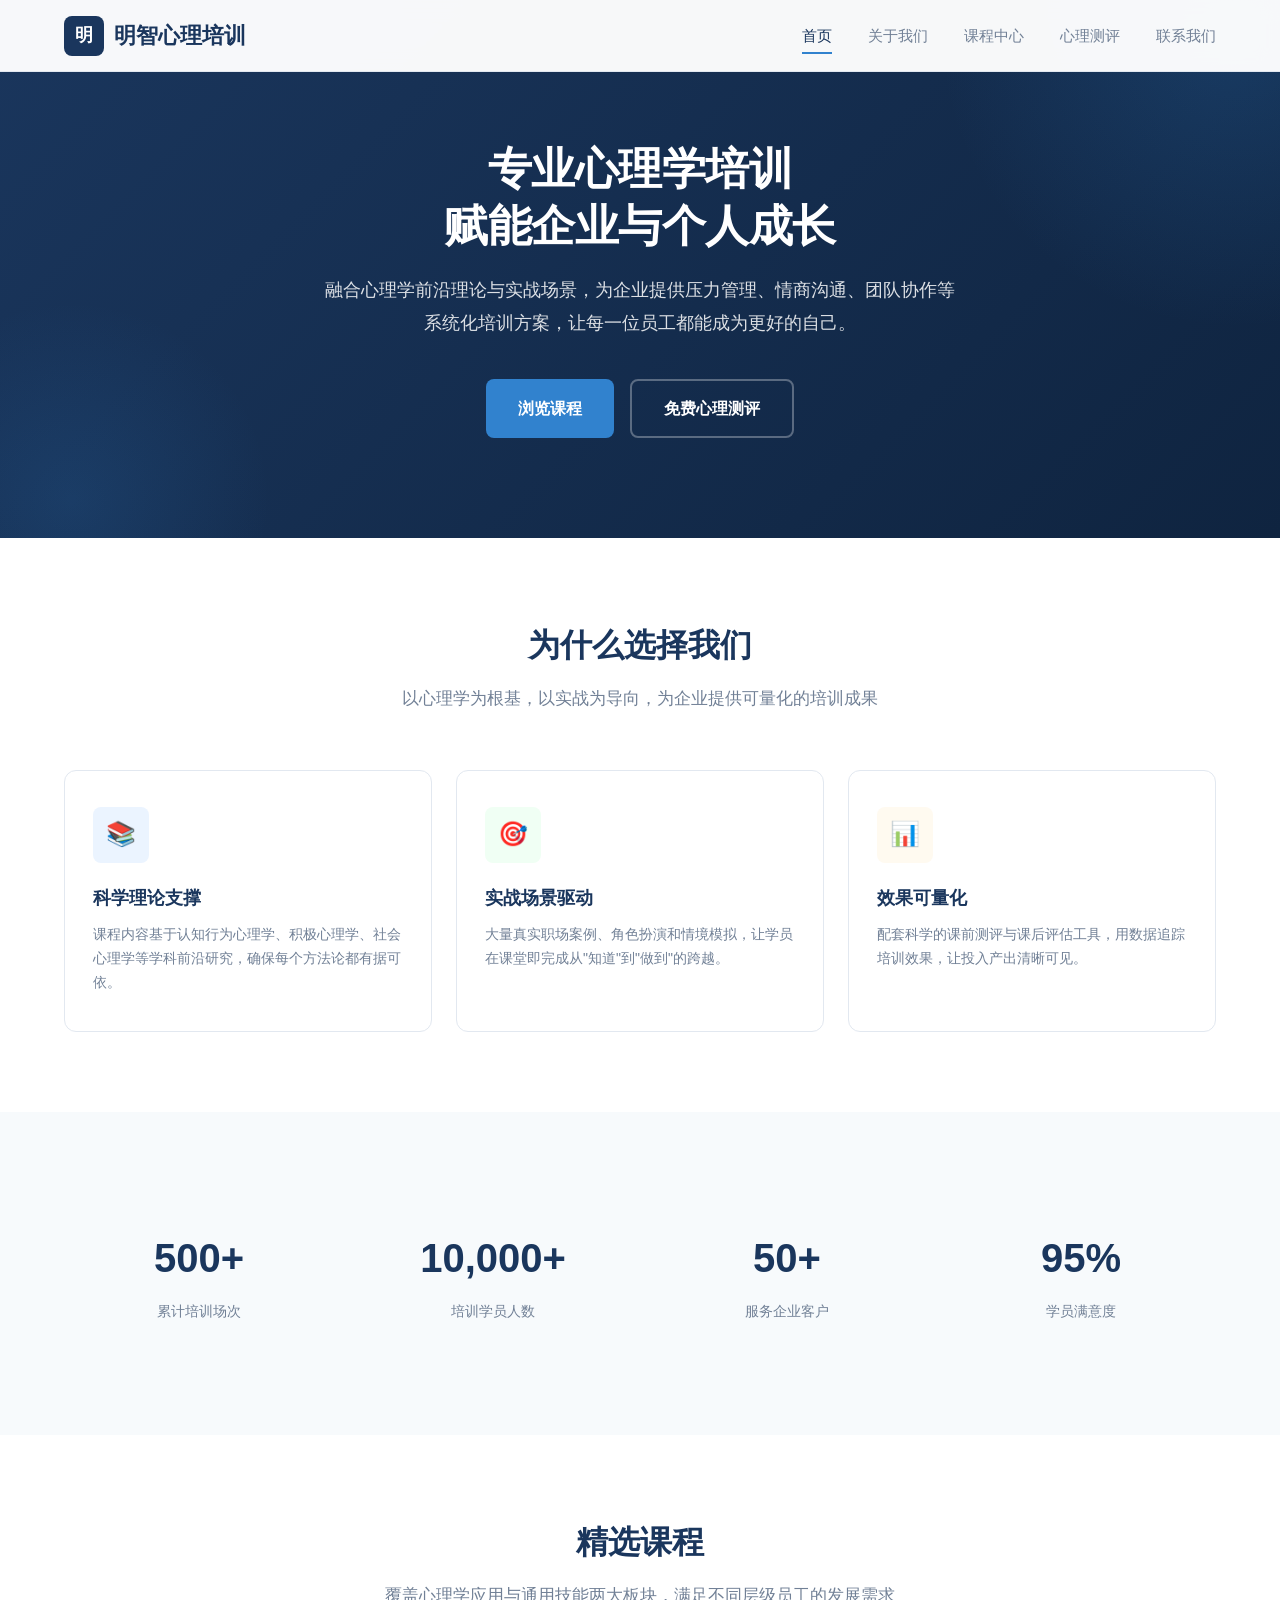
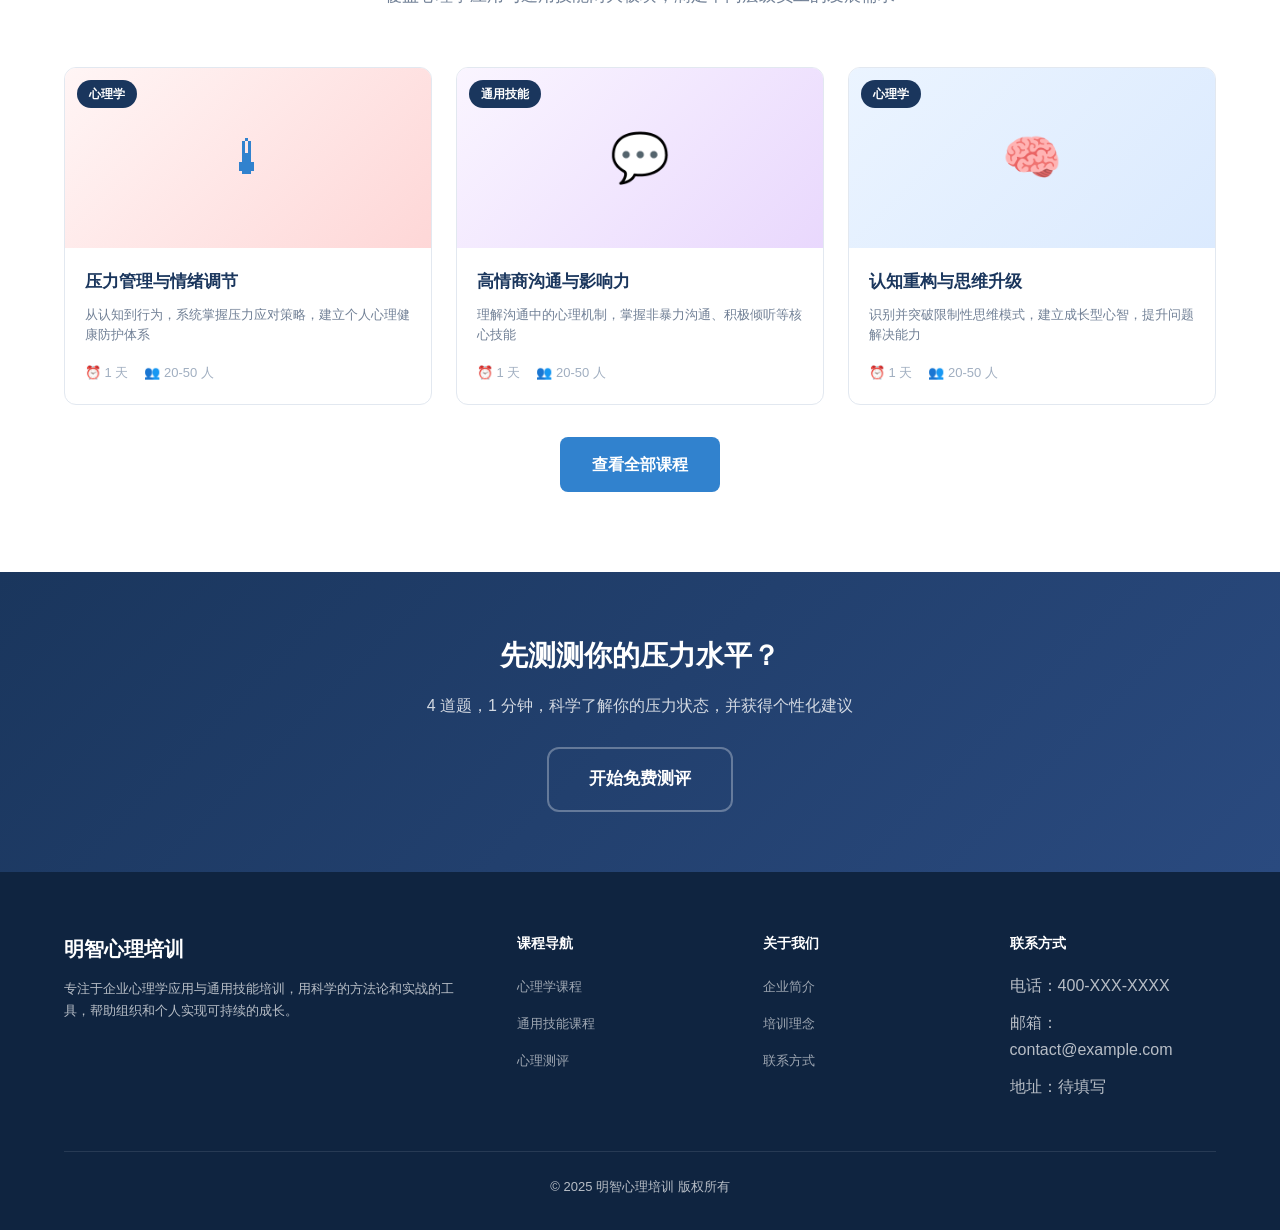
==== index.html @ b123bf13 "Initial commit: 企业培训网站" ====
<!DOCTYPE html>
<html lang="zh-CN">
<head>
  <meta charset="UTF-8">
  <meta name="viewport" content="width=device-width, initial-scale=1.0">
  <title>明智心理培训 - 专业心理学与企业通用技能培训</title>
  <meta name="description" content="明智心理培训，专注为企业提供心理学应用、沟通能力、压力管理、情商提升等专业培训服务。科学测评+系统课程，赋能组织与个人成长。">
  <link rel="stylesheet" href="css/style.css">
</head>
<body>

<!-- Navigation -->
<nav class="nav">
  <div class="container">
    <a href="index.html" class="nav-logo">
      <span class="nav-logo-icon">明</span>
      明智心理培训
    </a>
    <ul class="nav-links">
      <li><a href="index.html" class="active">首页</a></li>
      <li><a href="about.html">关于我们</a></li>
      <li><a href="courses.html">课程中心</a></li>
      <li><a href="assessment.html">心理测评</a></li>
      <li><a href="contact.html">联系我们</a></li>
    </ul>
    <button class="mobile-toggle" aria-label="菜单">
      <span></span><span></span><span></span>
    </button>
  </div>
</nav>

<!-- Hero -->
<section class="hero">
  <div class="container">
    <h1>专业心理学培训<br>赋能企业与个人成长</h1>
    <p>融合心理学前沿理论与实战场景，为企业提供压力管理、情商沟通、团队协作等系统化培训方案，让每一位员工都能成为更好的自己。</p>
    <div class="hero-buttons">
      <a href="courses.html" class="btn btn-primary">浏览课程</a>
      <a href="assessment.html" class="btn btn-outline">免费心理测评</a>
    </div>
  </div>
</section>

<!-- Features -->
<section class="section">
  <div class="container">
    <div class="section-header">
      <h2>为什么选择我们</h2>
      <p>以心理学为根基，以实战为导向，为企业提供可量化的培训成果</p>
    </div>
    <div class="features-grid">
      <div class="feature-card">
        <div class="feature-icon blue">&#128218;</div>
        <h3>科学理论支撑</h3>
        <p>课程内容基于认知行为心理学、积极心理学、社会心理学等学科前沿研究，确保每个方法论都有据可依。</p>
      </div>
      <div class="feature-card">
        <div class="feature-icon green">&#127919;</div>
        <h3>实战场景驱动</h3>
        <p>大量真实职场案例、角色扮演和情境模拟，让学员在课堂即完成从"知道"到"做到"的跨越。</p>
      </div>
      <div class="feature-card">
        <div class="feature-icon orange">&#128202;</div>
        <h3>效果可量化</h3>
        <p>配套科学的课前测评与课后评估工具，用数据追踪培训效果，让投入产出清晰可见。</p>
      </div>
    </div>
  </div>
</section>

<!-- Stats -->
<section class="section bg-light">
  <div class="container">
    <div class="stats-grid">
      <div class="stat-card">
        <div class="stat-number">500+</div>
        <div class="stat-label">累计培训场次</div>
      </div>
      <div class="stat-card">
        <div class="stat-number">10,000+</div>
        <div class="stat-label">培训学员人数</div>
      </div>
      <div class="stat-card">
        <div class="stat-number">50+</div>
        <div class="stat-label">服务企业客户</div>
      </div>
      <div class="stat-card">
        <div class="stat-number">95%</div>
        <div class="stat-label">学员满意度</div>
      </div>
    </div>
  </div>
</section>

<!-- Featured Courses -->
<section class="section">
  <div class="container">
    <div class="section-header">
      <h2>精选课程</h2>
      <p>覆盖心理学应用与通用技能两大板块，满足不同层级员工的发展需求</p>
    </div>
    <div class="courses-grid">
      <a href="courses.html" class="course-card">
        <div class="course-card-img stress">
          <span class="course-card-badge">心理学</span>
          &#127777;
        </div>
        <div class="course-card-body">
          <h3>压力管理与情绪调节</h3>
          <p>从认知到行为，系统掌握压力应对策略，建立个人心理健康防护体系</p>
          <div class="course-meta">
            <span>&#9200; 1 天</span>
            <span>&#128101; 20-50 人</span>
          </div>
        </div>
      </a>
      <a href="courses.html" class="course-card">
        <div class="course-card-img comm">
          <span class="course-card-badge">通用技能</span>
          &#128172;
        </div>
        <div class="course-card-body">
          <h3>高情商沟通与影响力</h3>
          <p>理解沟通中的心理机制，掌握非暴力沟通、积极倾听等核心技能</p>
          <div class="course-meta">
            <span>&#9200; 1 天</span>
            <span>&#128101; 20-50 人</span>
          </div>
        </div>
      </a>
      <a href="courses.html" class="course-card">
        <div class="course-card-img psych">
          <span class="course-card-badge">心理学</span>
          &#129504;
        </div>
        <div class="course-card-body">
          <h3>认知重构与思维升级</h3>
          <p>识别并突破限制性思维模式，建立成长型心智，提升问题解决能力</p>
          <div class="course-meta">
            <span>&#9200; 1 天</span>
            <span>&#128101; 20-50 人</span>
          </div>
        </div>
      </a>
    </div>
    <div class="text-center mt-8">
      <a href="courses.html" class="btn btn-primary">查看全部课程</a>
    </div>
  </div>
</section>

<!-- Assessment CTA -->
<section class="cta-banner">
  <div class="container">
    <h2>先测测你的压力水平？</h2>
    <p>4 道题，1 分钟，科学了解你的压力状态，并获得个性化建议</p>
    <a href="assessment.html" class="btn btn-outline btn-lg">开始免费测评</a>
  </div>
</section>

<!-- Footer -->
<footer class="footer">
  <div class="container">
    <div class="footer-grid">
      <div class="footer-brand">
        <h3>明智心理培训</h3>
        <p>专注于企业心理学应用与通用技能培训，用科学的方法论和实战的工具，帮助组织和个人实现可持续的成长。</p>
      </div>
      <div class="footer-col">
        <h4>课程导航</h4>
        <ul>
          <li><a href="courses.html">心理学课程</a></li>
          <li><a href="courses.html">通用技能课程</a></li>
          <li><a href="assessment.html">心理测评</a></li>
        </ul>
      </div>
      <div class="footer-col">
        <h4>关于我们</h4>
        <ul>
          <li><a href="about.html">企业简介</a></li>
          <li><a href="about.html">培训理念</a></li>
          <li><a href="contact.html">联系方式</a></li>
        </ul>
      </div>
      <div class="footer-col">
        <h4>联系方式</h4>
        <ul>
          <li>电话：400-XXX-XXXX</li>
          <li>邮箱：contact@example.com</li>
          <li>地址：待填写</li>
        </ul>
      </div>
    </div>
    <div class="footer-bottom">
      &copy; 2025 明智心理培训 版权所有
    </div>
  </div>
</footer>

<script src="js/main.js"></script>
</body>
</html>
---- css/style.css ----
/* ===== CSS Variables ===== */
:root {
  --primary: #1a365d;
  --primary-light: #2a4a7f;
  --primary-dark: #0f2440;
  --accent: #3182ce;
  --accent-light: #ebf4ff;
  --text: #2d3748;
  --text-light: #718096;
  --text-muted: #a0aec0;
  --bg: #ffffff;
  --bg-light: #f7fafc;
  --bg-accent: #ebf4ff;
  --border: #e2e8f0;
  --success: #38a169;
  --warning: #dd6b20;
  --danger: #e53e3e;
  --shadow: 0 1px 3px rgba(0,0,0,0.08), 0 1px 2px rgba(0,0,0,0.06);
  --shadow-lg: 0 10px 25px rgba(0,0,0,0.1);
  --radius: 8px;
  --radius-lg: 12px;
  --max-width: 1200px;
  --nav-height: 72px;
  --transition: 0.2s ease;
}

/* ===== Reset & Base ===== */
*, *::before, *::after { box-sizing: border-box; margin: 0; padding: 0; }

html { scroll-behavior: smooth; }

body {
  font-family: -apple-system, BlinkMacSystemFont, "Segoe UI", "PingFang SC", "Microsoft YaHei", sans-serif;
  color: var(--text);
  background: var(--bg);
  line-height: 1.7;
  font-size: 16px;
  -webkit-font-smoothing: antialiased;
}

a { color: var(--accent); text-decoration: none; transition: color var(--transition); }
a:hover { color: var(--primary-light); }

img { max-width: 100%; height: auto; }

.container {
  max-width: var(--max-width);
  margin: 0 auto;
  padding: 0 24px;
}

/* ===== Navigation ===== */
.nav {
  position: fixed; top: 0; left: 0; right: 0; z-index: 1000;
  background: rgba(255,255,255,0.97);
  backdrop-filter: blur(10px);
  border-bottom: 1px solid var(--border);
  height: var(--nav-height);
}

.nav .container {
  display: flex;
  align-items: center;
  justify-content: space-between;
  height: 100%;
}

.nav-logo {
  font-size: 22px;
  font-weight: 700;
  color: var(--primary);
  display: flex;
  align-items: center;
  gap: 10px;
}

.nav-logo-icon {
  width: 40px;
  height: 40px;
  background: var(--primary);
  border-radius: var(--radius);
  display: flex;
  align-items: center;
  justify-content: center;
  color: #fff;
  font-size: 18px;
  font-weight: 700;
}

.nav-links {
  display: flex;
  list-style: none;
  gap: 36px;
}

.nav-links a {
  color: var(--text-light);
  font-size: 15px;
  font-weight: 500;
  padding: 8px 0;
  border-bottom: 2px solid transparent;
  transition: all var(--transition);
}

.nav-links a:hover,
.nav-links a.active {
  color: var(--primary);
  border-bottom-color: var(--accent);
}

.mobile-toggle {
  display: none;
  background: none;
  border: none;
  cursor: pointer;
  padding: 8px;
}

.mobile-toggle span {
  display: block;
  width: 24px;
  height: 2px;
  background: var(--text);
  margin: 5px 0;
  transition: var(--transition);
}

/* ===== Hero Section ===== */
.hero {
  padding: 140px 0 100px;
  background: linear-gradient(135deg, var(--primary) 0%, var(--primary-dark) 100%);
  color: #fff;
  text-align: center;
  position: relative;
  overflow: hidden;
}

.hero::before {
  content: '';
  position: absolute;
  top: -50%;
  right: -20%;
  width: 600px;
  height: 600px;
  background: radial-gradient(circle, rgba(49,130,206,0.2) 0%, transparent 70%);
  border-radius: 50%;
}

.hero::after {
  content: '';
  position: absolute;
  bottom: -30%;
  left: -10%;
  width: 400px;
  height: 400px;
  background: radial-gradient(circle, rgba(49,130,206,0.15) 0%, transparent 70%);
  border-radius: 50%;
}

.hero .container { position: relative; z-index: 1; }

.hero h1 {
  font-size: 44px;
  font-weight: 700;
  line-height: 1.3;
  margin-bottom: 20px;
  letter-spacing: -0.5px;
}

.hero p {
  font-size: 18px;
  color: rgba(255,255,255,0.85);
  max-width: 640px;
  margin: 0 auto 40px;
  line-height: 1.8;
}

.hero-buttons {
  display: flex;
  gap: 16px;
  justify-content: center;
  flex-wrap: wrap;
}

.btn {
  display: inline-flex;
  align-items: center;
  gap: 8px;
  padding: 14px 32px;
  border-radius: var(--radius);
  font-size: 16px;
  font-weight: 600;
  cursor: pointer;
  border: none;
  transition: all var(--transition);
  text-decoration: none;
}

.btn-primary {
  background: var(--accent);
  color: #fff;
}
.btn-primary:hover { background: var(--primary-light); color: #fff; }

.btn-outline {
  background: transparent;
  color: #fff;
  border: 2px solid rgba(255,255,255,0.3);
}
.btn-outline:hover { border-color: #fff; background: rgba(255,255,255,0.1); color: #fff; }

.btn-lg { padding: 16px 40px; font-size: 17px; border-radius: var(--radius-lg); }

/* ===== Section ===== */
.section {
  padding: 80px 0;
}

.section-header {
  text-align: center;
  margin-bottom: 56px;
}

.section-header h2 {
  font-size: 32px;
  font-weight: 700;
  color: var(--primary);
  margin-bottom: 12px;
}

.section-header p {
  font-size: 17px;
  color: var(--text-light);
  max-width: 560px;
  margin: 0 auto;
}

.section-header.light h2 { color: #fff; }
.section-header.light p { color: rgba(255,255,255,0.75); }

/* ===== Features Grid ===== */
.features-grid {
  display: grid;
  grid-template-columns: repeat(3, 1fr);
  gap: 24px;
}

.feature-card {
  padding: 36px 28px;
  border-radius: var(--radius-lg);
  background: var(--bg);
  border: 1px solid var(--border);
  transition: all var(--transition);
}

.feature-card:hover {
  border-color: var(--accent);
  box-shadow: var(--shadow-lg);
  transform: translateY(-2px);
}

.feature-icon {
  width: 56px;
  height: 56px;
  border-radius: var(--radius);
  display: flex;
  align-items: center;
  justify-content: center;
  font-size: 24px;
  margin-bottom: 20px;
}

.feature-icon.blue { background: var(--accent-light); color: var(--accent); }
.feature-icon.green { background: #f0fff4; color: var(--success); }
.feature-icon.orange { background: #fffaf0; color: var(--warning); }

.feature-card h3 {
  font-size: 18px;
  font-weight: 600;
  margin-bottom: 10px;
  color: var(--primary);
}

.feature-card p {
  font-size: 14px;
  color: var(--text-light);
  line-height: 1.7;
}

/* ===== Course Cards ===== */
.courses-grid {
  display: grid;
  grid-template-columns: repeat(3, 1fr);
  gap: 24px;
}

.course-card {
  border-radius: var(--radius-lg);
  overflow: hidden;
  border: 1px solid var(--border);
  background: var(--bg);
  transition: all var(--transition);
}

.course-card:hover {
  box-shadow: var(--shadow-lg);
  transform: translateY(-2px);
}

.course-card-img {
  height: 180px;
  display: flex;
  align-items: center;
  justify-content: center;
  font-size: 48px;
  position: relative;
}

.course-card-img.psych { background: linear-gradient(135deg, #ebf4ff 0%, #dbeafe 100%); }
.course-card-img.skill { background: linear-gradient(135deg, #f0fff4 0%, #c6f6d5 100%); }
.course-card-img.comm { background: linear-gradient(135deg, #faf5ff 0%, #e9d8fd 100%); }
.course-card-img.stress { background: linear-gradient(135deg, #fff5f5 0%, #fed7d7 100%); }

.course-card-badge {
  position: absolute;
  top: 12px;
  left: 12px;
  background: var(--primary);
  color: #fff;
  padding: 4px 12px;
  border-radius: 20px;
  font-size: 12px;
  font-weight: 600;
}

.course-card-body {
  padding: 20px;
}

.course-card-body h3 {
  font-size: 17px;
  font-weight: 600;
  color: var(--primary);
  margin-bottom: 8px;
}

.course-card-body p {
  font-size: 13px;
  color: var(--text-light);
  line-height: 1.6;
  margin-bottom: 16px;
}

.course-meta {
  display: flex;
  gap: 16px;
  font-size: 13px;
  color: var(--text-muted);
}

.course-meta span {
  display: flex;
  align-items: center;
  gap: 4px;
}

/* ===== CTA Banner ===== */
.cta-banner {
  background: linear-gradient(135deg, var(--primary) 0%, #2a4a7f 100%);
  padding: 60px 0;
  text-align: center;
  color: #fff;
}

.cta-banner h2 {
  font-size: 28px;
  font-weight: 700;
  margin-bottom: 12px;
}

.cta-banner p {
  font-size: 16px;
  color: rgba(255,255,255,0.8);
  max-width: 500px;
  margin: 0 auto 28px;
}

/* ===== Stats ===== */
.stats-grid {
  display: grid;
  grid-template-columns: repeat(4, 1fr);
  gap: 24px;
}

.stat-card {
  text-align: center;
  padding: 32px 20px;
}

.stat-number {
  font-size: 40px;
  font-weight: 700;
  color: var(--primary);
  margin-bottom: 8px;
}

.stat-label {
  font-size: 14px;
  color: var(--text-light);
}

/* ===== About Page ===== */
.page-hero {
  padding: 120px 0 60px;
  background: var(--bg-accent);
  text-align: center;
}

.page-hero h1 {
  font-size: 36px;
  font-weight: 700;
  color: var(--primary);
  margin-bottom: 12px;
}

.page-hero p {
  font-size: 16px;
  color: var(--text-light);
  max-width: 560px;
  margin: 0 auto;
}

.about-content {
  padding: 60px 0;
  display: grid;
  grid-template-columns: 1fr 1fr;
  gap: 60px;
  align-items: center;
}

.about-text h2 {
  font-size: 28px;
  font-weight: 700;
  color: var(--primary);
  margin-bottom: 20px;
}

.about-text p {
  font-size: 15px;
  color: var(--text-light);
  line-height: 1.8;
  margin-bottom: 16px;
}

.about-values {
  display: grid;
  grid-template-columns: 1fr 1fr;
  gap: 16px;
  margin-top: 28px;
}

.value-item {
  padding: 16px;
  background: var(--bg-accent);
  border-radius: var(--radius);
  border-left: 3px solid var(--accent);
}

.value-item h4 {
  font-size: 15px;
  font-weight: 600;
  color: var(--primary);
  margin-bottom: 4px;
}

.value-item p {
  font-size: 13px;
  margin-bottom: 0;
}

/* ===== Assessment Page ===== */
.assessment-container {
  max-width: 720px;
  margin: 0 auto;
}

.assessment-intro {
  text-align: center;
  margin-bottom: 40px;
}

.assessment-intro h2 {
  font-size: 24px;
  font-weight: 700;
  color: var(--primary);
  margin-bottom: 12px;
}

.assessment-intro p {
  font-size: 15px;
  color: var(--text-light);
  line-height: 1.7;
}

.assessment-form {
  background: var(--bg);
  border: 1px solid var(--border);
  border-radius: var(--radius-lg);
  padding: 32px;
}

.question-block {
  padding: 24px 0;
  border-bottom: 1px solid var(--border);
}

.question-block:last-child { border-bottom: none; }

.question-text {
  font-size: 16px;
  font-weight: 500;
  color: var(--text);
  margin-bottom: 16px;
}

.options-row {
  display: flex;
  gap: 12px;
}

.option-btn {
  flex: 1;
  padding: 12px 8px;
  border: 2px solid var(--border);
  border-radius: var(--radius);
  background: var(--bg);
  cursor: pointer;
  text-align: center;
  font-size: 14px;
  color: var(--text);
  transition: all var(--transition);
}

.option-btn:hover {
  border-color: var(--accent);
  background: var(--accent-light);
}

.option-btn.selected {
  border-color: var(--accent);
  background: var(--accent-light);
  color: var(--primary);
  font-weight: 600;
}

.option-label {
  display: block;
  font-size: 12px;
  color: var(--text-muted);
  margin-top: 4px;
}

.submit-btn {
  display: block;
  width: 100%;
  padding: 16px;
  margin-top: 32px;
  background: var(--accent);
  color: #fff;
  border: none;
  border-radius: var(--radius);
  font-size: 17px;
  font-weight: 600;
  cursor: pointer;
  transition: all var(--transition);
}

.submit-btn:hover { background: var(--primary-light); }
.submit-btn:disabled {
  background: var(--border);
  color: var(--text-muted);
  cursor: not-allowed;
}

/* Result Section */
.result-section {
  display: none;
}

.result-section.show { display: block; }

.result-card {
  background: var(--bg);
  border: 1px solid var(--border);
  border-radius: var(--radius-lg);
  padding: 40px;
  text-align: center;
}

.result-score {
  width: 120px;
  height: 120px;
  border-radius: 50%;
  display: flex;
  align-items: center;
  justify-content: center;
  margin: 0 auto 24px;
  font-size: 36px;
  font-weight: 700;
}

.result-score.low {
  background: #f0fff4;
  color: var(--success);
  border: 4px solid #c6f6d5;
}

.result-score.medium {
  background: #fffaf0;
  color: var(--warning);
  border: 4px solid #feebc8;
}

.result-score.high {
  background: #fff5f5;
  color: var(--danger);
  border: 4px solid #fed7d7;
}

.result-title {
  font-size: 22px;
  font-weight: 700;
  color: var(--primary);
  margin-bottom: 12px;
}

.result-desc {
  font-size: 15px;
  color: var(--text-light);
  line-height: 1.8;
  max-width: 500px;
  margin: 0 auto 28px;
}

.result-tips {
  background: var(--accent-light);
  border-radius: var(--radius);
  padding: 24px;
  text-align: left;
}

.result-tips h4 {
  font-size: 15px;
  font-weight: 600;
  color: var(--primary);
  margin-bottom: 12px;
}

.result-tips ul {
  list-style: none;
  font-size: 14px;
  color: var(--text-light);
  line-height: 2;
}

.result-tips li::before {
  content: '•';
  color: var(--accent);
  font-weight: 700;
  margin-right: 8px;
}

.retry-btn {
  display: inline-block;
  margin-top: 24px;
  padding: 12px 32px;
  background: transparent;
  border: 2px solid var(--accent);
  color: var(--accent);
  border-radius: var(--radius);
  font-size: 15px;
  font-weight: 600;
  cursor: pointer;
  transition: all var(--transition);
}

.retry-btn:hover { background: var(--accent); color: #fff; }

/* ===== Contact Page ===== */
.contact-grid {
  display: grid;
  grid-template-columns: 1fr 1fr;
  gap: 48px;
  align-items: start;
}

.contact-info h2 {
  font-size: 24px;
  font-weight: 700;
  color: var(--primary);
  margin-bottom: 24px;
}

.contact-item {
  display: flex;
  gap: 16px;
  margin-bottom: 24px;
}

.contact-icon {
  width: 44px;
  height: 44px;
  border-radius: var(--radius);
  background: var(--accent-light);
  display: flex;
  align-items: center;
  justify-content: center;
  font-size: 18px;
  flex-shrink: 0;
}

.contact-item h4 {
  font-size: 15px;
  font-weight: 600;
  color: var(--primary);
  margin-bottom: 2px;
}

.contact-item p {
  font-size: 14px;
  color: var(--text-light);
}

.contact-form {
  background: var(--bg);
  border: 1px solid var(--border);
  border-radius: var(--radius-lg);
  padding: 32px;
}

.form-group {
  margin-bottom: 20px;
}

.form-group label {
  display: block;
  font-size: 14px;
  font-weight: 500;
  color: var(--text);
  margin-bottom: 6px;
}

.form-group input,
.form-group textarea,
.form-group select {
  width: 100%;
  padding: 12px 16px;
  border: 1px solid var(--border);
  border-radius: var(--radius);
  font-size: 15px;
  font-family: inherit;
  color: var(--text);
  transition: border-color var(--transition);
}

.form-group input:focus,
.form-group textarea:focus,
.form-group select:focus {
  outline: none;
  border-color: var(--accent);
  box-shadow: 0 0 0 3px rgba(49,130,206,0.1);
}

.form-group textarea { resize: vertical; min-height: 100px; }

.form-submit {
  width: 100%;
  padding: 14px;
  background: var(--accent);
  color: #fff;
  border: none;
  border-radius: var(--radius);
  font-size: 16px;
  font-weight: 600;
  cursor: pointer;
  transition: background var(--transition);
}

.form-submit:hover { background: var(--primary-light); }

/* ===== Filters ===== */
.filters {
  display: flex;
  justify-content: center;
  gap: 12px;
  margin-bottom: 40px;
  flex-wrap: wrap;
}

.filter-btn {
  padding: 8px 20px;
  border: 1px solid var(--border);
  border-radius: 20px;
  background: var(--bg);
  color: var(--text-light);
  font-size: 14px;
  cursor: pointer;
  transition: all var(--transition);
}

.filter-btn:hover,
.filter-btn.active {
  border-color: var(--accent);
  background: var(--accent-light);
  color: var(--accent);
}

/* ===== Footer ===== */
.footer {
  background: var(--primary-dark);
  color: rgba(255,255,255,0.7);
  padding: 60px 0 32px;
}

.footer-grid {
  display: grid;
  grid-template-columns: 2fr 1fr 1fr 1fr;
  gap: 40px;
  margin-bottom: 40px;
}

.footer-brand h3 {
  font-size: 20px;
  font-weight: 700;
  color: #fff;
  margin-bottom: 12px;
}

.footer-brand p {
  font-size: 13px;
  line-height: 1.7;
}

.footer-col h4 {
  font-size: 14px;
  font-weight: 600;
  color: #fff;
  margin-bottom: 16px;
}

.footer-col ul { list-style: none; }

.footer-col li { margin-bottom: 10px; }

.footer-col a {
  font-size: 13px;
  color: rgba(255,255,255,0.6);
  transition: color var(--transition);
}

.footer-col a:hover { color: #fff; }

.footer-bottom {
  border-top: 1px solid rgba(255,255,255,0.1);
  padding-top: 24px;
  text-align: center;
  font-size: 13px;
}

/* ===== Utility ===== */
.bg-light { background: var(--bg-light); }

.text-center { text-align: center; }

.mt-2 { margin-top: 8px; }
.mt-4 { margin-top: 16px; }
.mt-6 { margin-top: 24px; }
.mt-8 { margin-top: 32px; }
.mb-2 { margin-bottom: 8px; }
.mb-4 { margin-bottom: 16px; }
.mb-6 { margin-bottom: 24px; }
.mb-8 { margin-bottom: 32px; }

/* ===== Responsive ===== */
@media (max-width: 768px) {
  .nav-links {
    position: fixed;
    top: var(--nav-height);
    left: 0; right: 0;
    background: var(--bg);
    flex-direction: column;
    gap: 0;
    padding: 16px 24px;
    border-bottom: 1px solid var(--border);
    display: none;
  }

  .nav-links.open { display: flex; }

  .nav-links a {
    padding: 14px 0;
    border-bottom: 1px solid var(--border);
  }

  .nav-links a:last-child { border-bottom: none; }

  .mobile-toggle { display: block; }

  .hero h1 { font-size: 30px; }
  .hero p { font-size: 15px; }

  .features-grid,
  .courses-grid,
  .stats-grid { grid-template-columns: 1fr; }

  .about-content { grid-template-columns: 1fr; gap: 32px; }

  .contact-grid { grid-template-columns: 1fr; }

  .footer-grid { grid-template-columns: 1fr 1fr; }

  .about-values { grid-template-columns: 1fr; }

  .options-row { flex-direction: column; }

  .section { padding: 48px 0; }

  .section-header h2 { font-size: 26px; }
}

@media (max-width: 480px) {
  .footer-grid { grid-template-columns: 1fr; }
  .hero-buttons { flex-direction: column; align-items: center; }
}
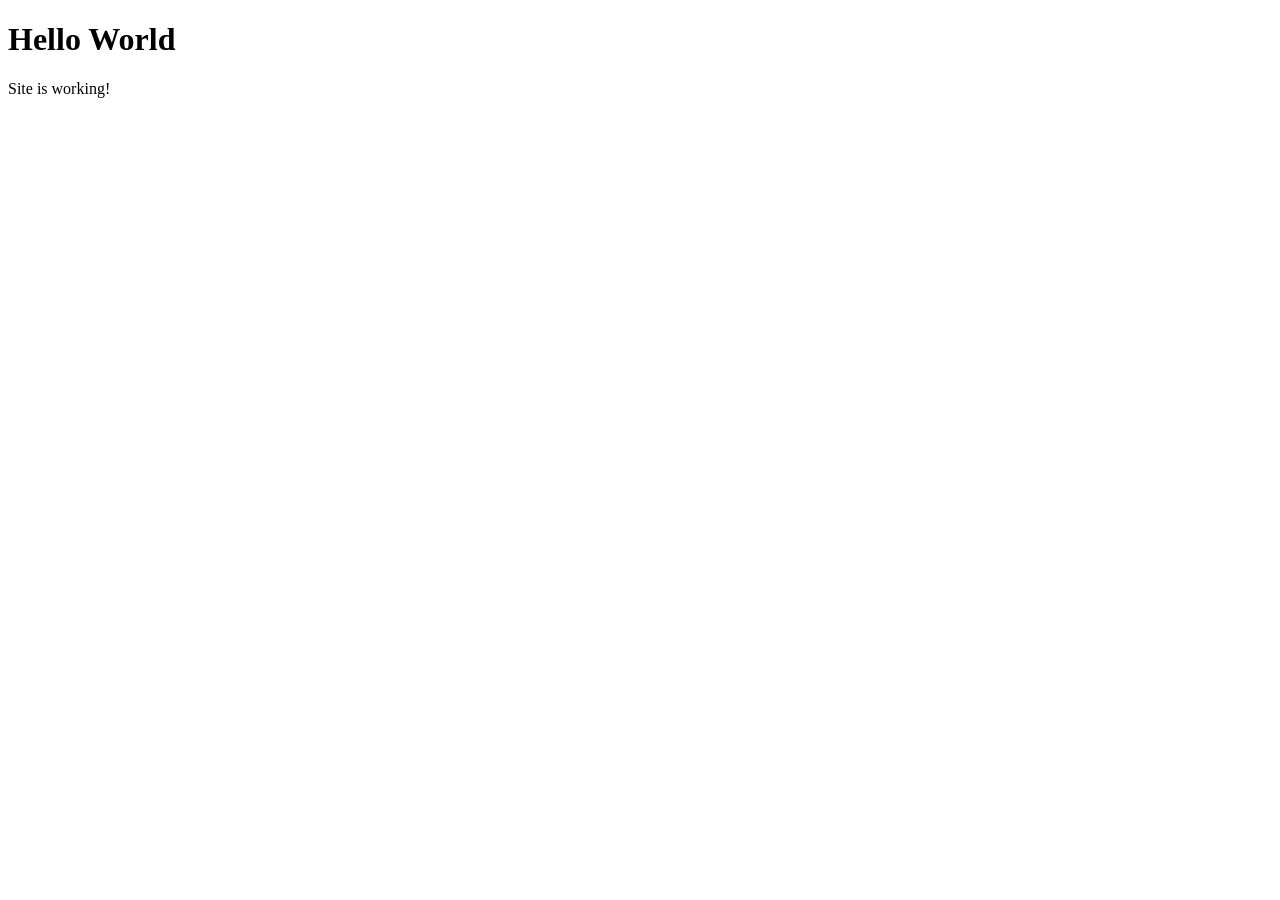
==== commit a1899923: "Test minimal page" ====
--- a/index.html
+++ b/index.html
@@ -1,202 +1,12 @@
 <!DOCTYPE html>
-<html lang="zh-CN">
+<html lang="en">
 <head>
   <meta charset="UTF-8">
   <meta name="viewport" content="width=device-width, initial-scale=1.0">
-  <title>明智心理培训 - 专业心理学与企业通用技能培训</title>
-  <meta name="description" content="明智心理培训，专注为企业提供心理学应用、沟通能力、压力管理、情商提升等专业培训服务。科学测评+系统课程，赋能组织与个人成长。">
-  <link rel="stylesheet" href="css/style.css">
+  <title>Test</title>
 </head>
 <body>
-
-<!-- Navigation -->
-<nav class="nav">
-  <div class="container">
-    <a href="index.html" class="nav-logo">
-      <span class="nav-logo-icon">明</span>
-      明智心理培训
-    </a>
-    <ul class="nav-links">
-      <li><a href="index.html" class="active">首页</a></li>
-      <li><a href="about.html">关于我们</a></li>
-      <li><a href="courses.html">课程中心</a></li>
-      <li><a href="assessment.html">心理测评</a></li>
-      <li><a href="contact.html">联系我们</a></li>
-    </ul>
-    <button class="mobile-toggle" aria-label="菜单">
-      <span></span><span></span><span></span>
-    </button>
-  </div>
-</nav>
-
-<!-- Hero -->
-<section class="hero">
-  <div class="container">
-    <h1>专业心理学培训<br>赋能企业与个人成长</h1>
-    <p>融合心理学前沿理论与实战场景，为企业提供压力管理、情商沟通、团队协作等系统化培训方案，让每一位员工都能成为更好的自己。</p>
-    <div class="hero-buttons">
-      <a href="courses.html" class="btn btn-primary">浏览课程</a>
-      <a href="assessment.html" class="btn btn-outline">免费心理测评</a>
-    </div>
-  </div>
-</section>
-
-<!-- Features -->
-<section class="section">
-  <div class="container">
-    <div class="section-header">
-      <h2>为什么选择我们</h2>
-      <p>以心理学为根基，以实战为导向，为企业提供可量化的培训成果</p>
-    </div>
-    <div class="features-grid">
-      <div class="feature-card">
-        <div class="feature-icon blue">&#128218;</div>
-        <h3>科学理论支撑</h3>
-        <p>课程内容基于认知行为心理学、积极心理学、社会心理学等学科前沿研究，确保每个方法论都有据可依。</p>
-      </div>
-      <div class="feature-card">
-        <div class="feature-icon green">&#127919;</div>
-        <h3>实战场景驱动</h3>
-        <p>大量真实职场案例、角色扮演和情境模拟，让学员在课堂即完成从"知道"到"做到"的跨越。</p>
-      </div>
-      <div class="feature-card">
-        <div class="feature-icon orange">&#128202;</div>
-        <h3>效果可量化</h3>
-        <p>配套科学的课前测评与课后评估工具，用数据追踪培训效果，让投入产出清晰可见。</p>
-      </div>
-    </div>
-  </div>
-</section>
-
-<!-- Stats -->
-<section class="section bg-light">
-  <div class="container">
-    <div class="stats-grid">
-      <div class="stat-card">
-        <div class="stat-number">500+</div>
-        <div class="stat-label">累计培训场次</div>
-      </div>
-      <div class="stat-card">
-        <div class="stat-number">10,000+</div>
-        <div class="stat-label">培训学员人数</div>
-      </div>
-      <div class="stat-card">
-        <div class="stat-number">50+</div>
-        <div class="stat-label">服务企业客户</div>
-      </div>
-      <div class="stat-card">
-        <div class="stat-number">95%</div>
-        <div class="stat-label">学员满意度</div>
-      </div>
-    </div>
-  </div>
-</section>
-
-<!-- Featured Courses -->
-<section class="section">
-  <div class="container">
-    <div class="section-header">
-      <h2>精选课程</h2>
-      <p>覆盖心理学应用与通用技能两大板块，满足不同层级员工的发展需求</p>
-    </div>
-    <div class="courses-grid">
-      <a href="courses.html" class="course-card">
-        <div class="course-card-img stress">
-          <span class="course-card-badge">心理学</span>
-          &#127777;
-        </div>
-        <div class="course-card-body">
-          <h3>压力管理与情绪调节</h3>
-          <p>从认知到行为，系统掌握压力应对策略，建立个人心理健康防护体系</p>
-          <div class="course-meta">
-            <span>&#9200; 1 天</span>
-            <span>&#128101; 20-50 人</span>
-          </div>
-        </div>
-      </a>
-      <a href="courses.html" class="course-card">
-        <div class="course-card-img comm">
-          <span class="course-card-badge">通用技能</span>
-          &#128172;
-        </div>
-        <div class="course-card-body">
-          <h3>高情商沟通与影响力</h3>
-          <p>理解沟通中的心理机制，掌握非暴力沟通、积极倾听等核心技能</p>
-          <div class="course-meta">
-            <span>&#9200; 1 天</span>
-            <span>&#128101; 20-50 人</span>
-          </div>
-        </div>
-      </a>
-      <a href="courses.html" class="course-card">
-        <div class="course-card-img psych">
-          <span class="course-card-badge">心理学</span>
-          &#129504;
-        </div>
-        <div class="course-card-body">
-          <h3>认知重构与思维升级</h3>
-          <p>识别并突破限制性思维模式，建立成长型心智，提升问题解决能力</p>
-          <div class="course-meta">
-            <span>&#9200; 1 天</span>
-            <span>&#128101; 20-50 人</span>
-          </div>
-        </div>
-      </a>
-    </div>
-    <div class="text-center mt-8">
-      <a href="courses.html" class="btn btn-primary">查看全部课程</a>
-    </div>
-  </div>
-</section>
-
-<!-- Assessment CTA -->
-<section class="cta-banner">
-  <div class="container">
-    <h2>先测测你的压力水平？</h2>
-    <p>4 道题，1 分钟，科学了解你的压力状态，并获得个性化建议</p>
-    <a href="assessment.html" class="btn btn-outline btn-lg">开始免费测评</a>
-  </div>
-</section>
-
-<!-- Footer -->
-<footer class="footer">
-  <div class="container">
-    <div class="footer-grid">
-      <div class="footer-brand">
-        <h3>明智心理培训</h3>
-        <p>专注于企业心理学应用与通用技能培训，用科学的方法论和实战的工具，帮助组织和个人实现可持续的成长。</p>
-      </div>
-      <div class="footer-col">
-        <h4>课程导航</h4>
-        <ul>
-          <li><a href="courses.html">心理学课程</a></li>
-          <li><a href="courses.html">通用技能课程</a></li>
-          <li><a href="assessment.html">心理测评</a></li>
-        </ul>
-      </div>
-      <div class="footer-col">
-        <h4>关于我们</h4>
-        <ul>
-          <li><a href="about.html">企业简介</a></li>
-          <li><a href="about.html">培训理念</a></li>
-          <li><a href="contact.html">联系方式</a></li>
-        </ul>
-      </div>
-      <div class="footer-col">
-        <h4>联系方式</h4>
-        <ul>
-          <li>电话：400-XXX-XXXX</li>
-          <li>邮箱：contact@example.com</li>
-          <li>地址：待填写</li>
-        </ul>
-      </div>
-    </div>
-    <div class="footer-bottom">
-      &copy; 2025 明智心理培训 版权所有
-    </div>
-  </div>
-</footer>
-
-<script src="js/main.js"></script>
+  <h1>Hello World</h1>
+  <p>Site is working!</p>
 </body>
 </html>
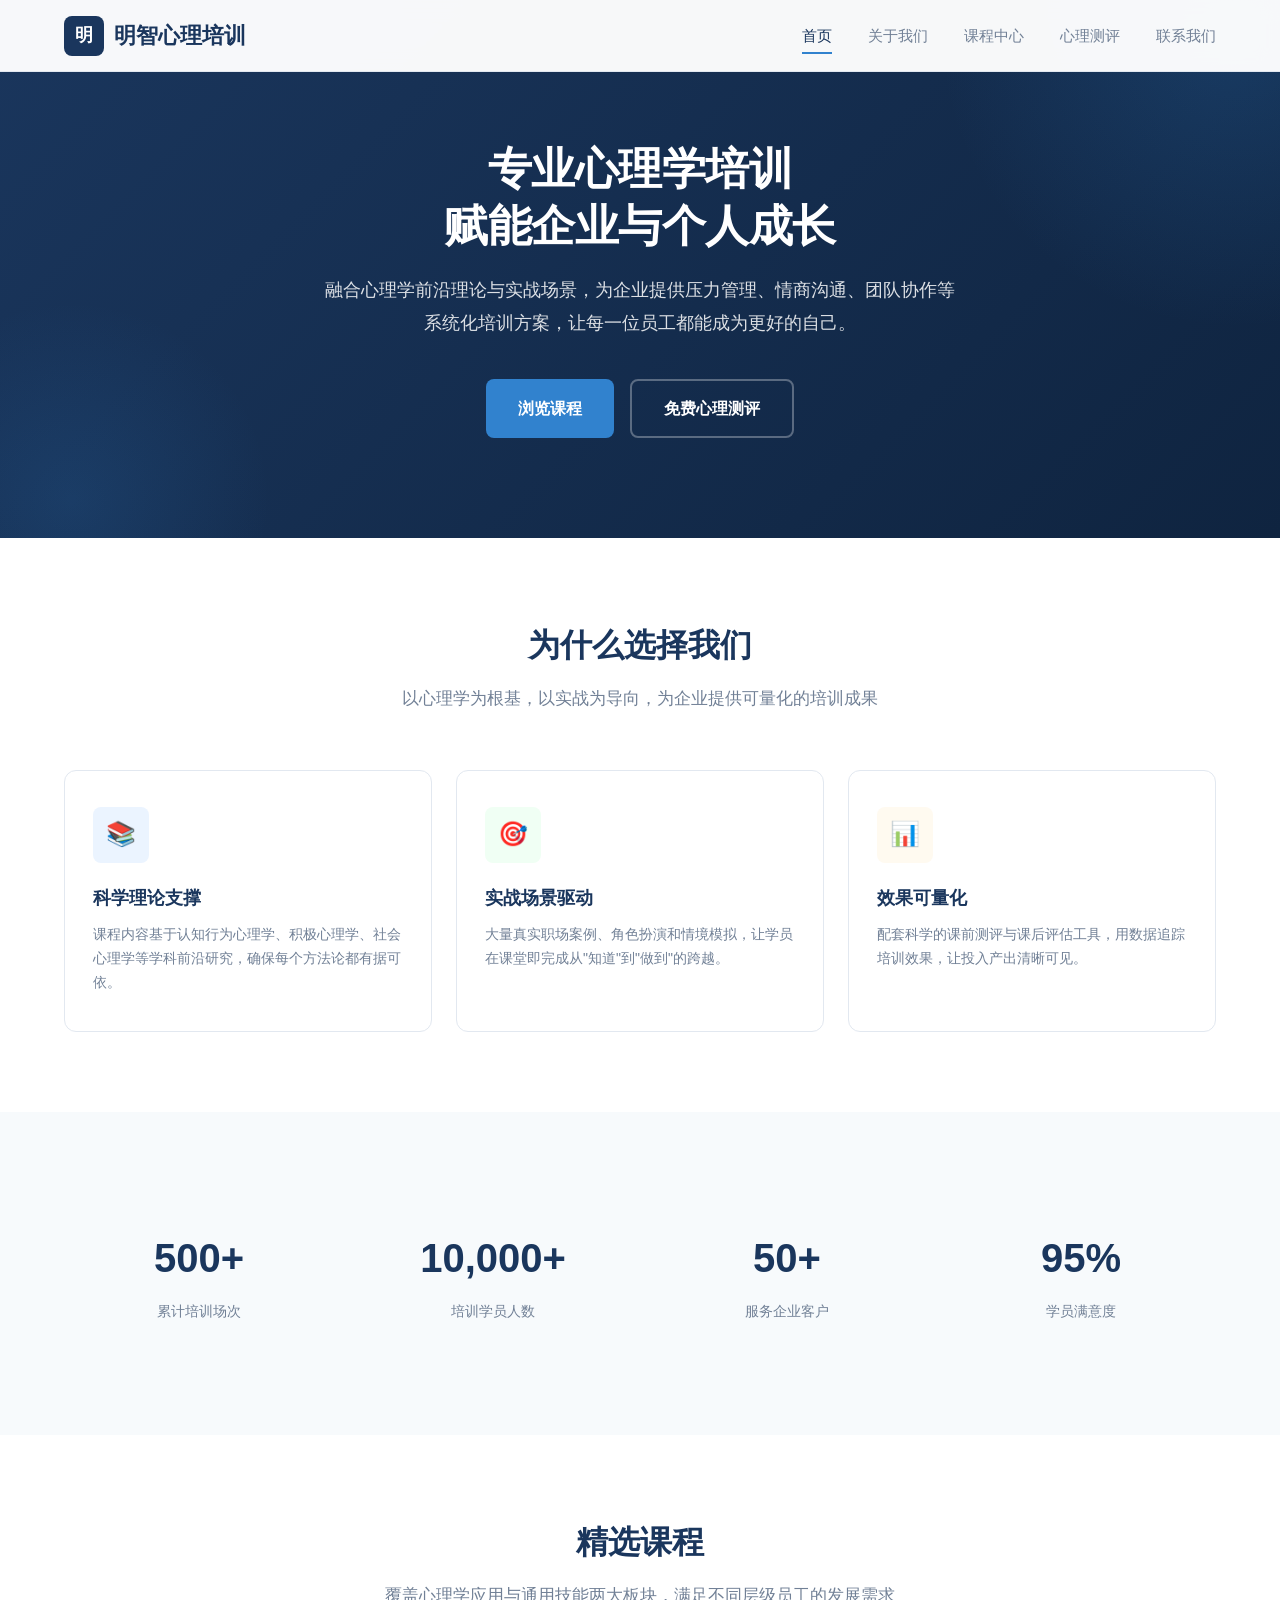
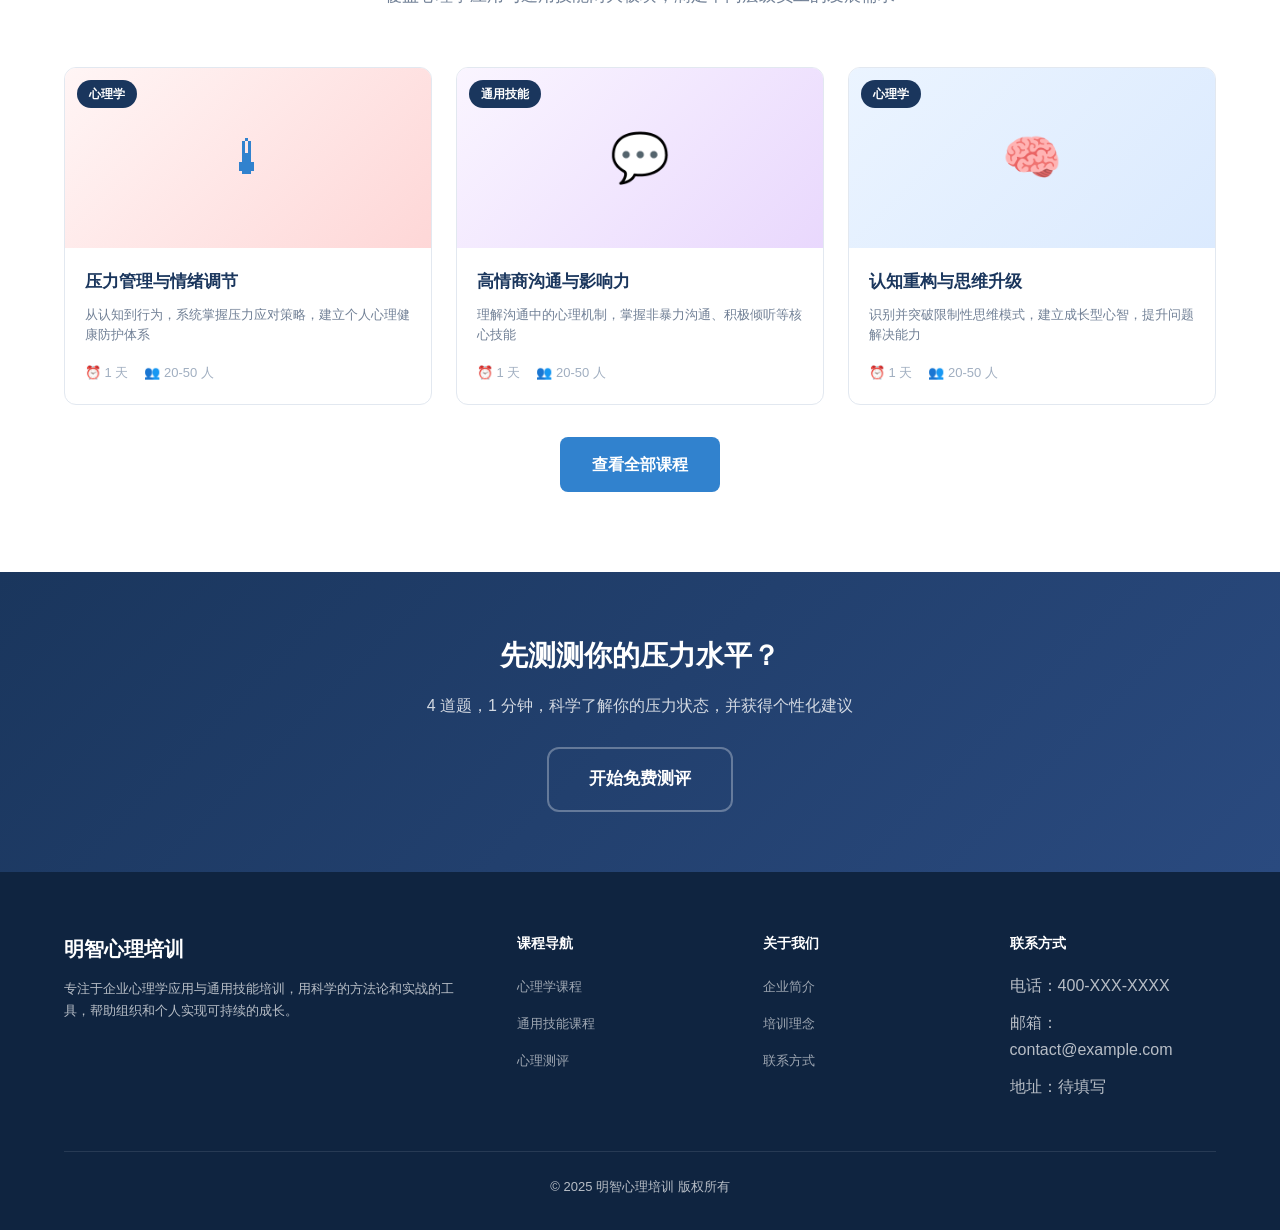
==== commit a787c988: "Restore full homepage" ====
--- a/index.html
+++ b/index.html
@@ -1,12 +1,202 @@
 <!DOCTYPE html>
-<html lang="en">
+<html lang="zh-CN">
 <head>
   <meta charset="UTF-8">
   <meta name="viewport" content="width=device-width, initial-scale=1.0">
-  <title>Test</title>
+  <title>明智心理培训 - 专业心理学与企业通用技能培训</title>
+  <meta name="description" content="明智心理培训，专注为企业提供心理学应用、沟通能力、压力管理、情商提升等专业培训服务。科学测评+系统课程，赋能组织与个人成长。">
+  <link rel="stylesheet" href="css/style.css">
 </head>
 <body>
-  <h1>Hello World</h1>
-  <p>Site is working!</p>
+
+<!-- Navigation -->
+<nav class="nav">
+  <div class="container">
+    <a href="index.html" class="nav-logo">
+      <span class="nav-logo-icon">明</span>
+      明智心理培训
+    </a>
+    <ul class="nav-links">
+      <li><a href="index.html" class="active">首页</a></li>
+      <li><a href="about.html">关于我们</a></li>
+      <li><a href="courses.html">课程中心</a></li>
+      <li><a href="assessment.html">心理测评</a></li>
+      <li><a href="contact.html">联系我们</a></li>
+    </ul>
+    <button class="mobile-toggle" aria-label="菜单">
+      <span></span><span></span><span></span>
+    </button>
+  </div>
+</nav>
+
+<!-- Hero -->
+<section class="hero">
+  <div class="container">
+    <h1>专业心理学培训<br>赋能企业与个人成长</h1>
+    <p>融合心理学前沿理论与实战场景，为企业提供压力管理、情商沟通、团队协作等系统化培训方案，让每一位员工都能成为更好的自己。</p>
+    <div class="hero-buttons">
+      <a href="courses.html" class="btn btn-primary">浏览课程</a>
+      <a href="assessment.html" class="btn btn-outline">免费心理测评</a>
+    </div>
+  </div>
+</section>
+
+<!-- Features -->
+<section class="section">
+  <div class="container">
+    <div class="section-header">
+      <h2>为什么选择我们</h2>
+      <p>以心理学为根基，以实战为导向，为企业提供可量化的培训成果</p>
+    </div>
+    <div class="features-grid">
+      <div class="feature-card">
+        <div class="feature-icon blue">&#128218;</div>
+        <h3>科学理论支撑</h3>
+        <p>课程内容基于认知行为心理学、积极心理学、社会心理学等学科前沿研究，确保每个方法论都有据可依。</p>
+      </div>
+      <div class="feature-card">
+        <div class="feature-icon green">&#127919;</div>
+        <h3>实战场景驱动</h3>
+        <p>大量真实职场案例、角色扮演和情境模拟，让学员在课堂即完成从"知道"到"做到"的跨越。</p>
+      </div>
+      <div class="feature-card">
+        <div class="feature-icon orange">&#128202;</div>
+        <h3>效果可量化</h3>
+        <p>配套科学的课前测评与课后评估工具，用数据追踪培训效果，让投入产出清晰可见。</p>
+      </div>
+    </div>
+  </div>
+</section>
+
+<!-- Stats -->
+<section class="section bg-light">
+  <div class="container">
+    <div class="stats-grid">
+      <div class="stat-card">
+        <div class="stat-number">500+</div>
+        <div class="stat-label">累计培训场次</div>
+      </div>
+      <div class="stat-card">
+        <div class="stat-number">10,000+</div>
+        <div class="stat-label">培训学员人数</div>
+      </div>
+      <div class="stat-card">
+        <div class="stat-number">50+</div>
+        <div class="stat-label">服务企业客户</div>
+      </div>
+      <div class="stat-card">
+        <div class="stat-number">95%</div>
+        <div class="stat-label">学员满意度</div>
+      </div>
+    </div>
+  </div>
+</section>
+
+<!-- Featured Courses -->
+<section class="section">
+  <div class="container">
+    <div class="section-header">
+      <h2>精选课程</h2>
+      <p>覆盖心理学应用与通用技能两大板块，满足不同层级员工的发展需求</p>
+    </div>
+    <div class="courses-grid">
+      <a href="courses.html" class="course-card">
+        <div class="course-card-img stress">
+          <span class="course-card-badge">心理学</span>
+          &#127777;
+        </div>
+        <div class="course-card-body">
+          <h3>压力管理与情绪调节</h3>
+          <p>从认知到行为，系统掌握压力应对策略，建立个人心理健康防护体系</p>
+          <div class="course-meta">
+            <span>&#9200; 1 天</span>
+            <span>&#128101; 20-50 人</span>
+          </div>
+        </div>
+      </a>
+      <a href="courses.html" class="course-card">
+        <div class="course-card-img comm">
+          <span class="course-card-badge">通用技能</span>
+          &#128172;
+        </div>
+        <div class="course-card-body">
+          <h3>高情商沟通与影响力</h3>
+          <p>理解沟通中的心理机制，掌握非暴力沟通、积极倾听等核心技能</p>
+          <div class="course-meta">
+            <span>&#9200; 1 天</span>
+            <span>&#128101; 20-50 人</span>
+          </div>
+        </div>
+      </a>
+      <a href="courses.html" class="course-card">
+        <div class="course-card-img psych">
+          <span class="course-card-badge">心理学</span>
+          &#129504;
+        </div>
+        <div class="course-card-body">
+          <h3>认知重构与思维升级</h3>
+          <p>识别并突破限制性思维模式，建立成长型心智，提升问题解决能力</p>
+          <div class="course-meta">
+            <span>&#9200; 1 天</span>
+            <span>&#128101; 20-50 人</span>
+          </div>
+        </div>
+      </a>
+    </div>
+    <div class="text-center mt-8">
+      <a href="courses.html" class="btn btn-primary">查看全部课程</a>
+    </div>
+  </div>
+</section>
+
+<!-- Assessment CTA -->
+<section class="cta-banner">
+  <div class="container">
+    <h2>先测测你的压力水平？</h2>
+    <p>4 道题，1 分钟，科学了解你的压力状态，并获得个性化建议</p>
+    <a href="assessment.html" class="btn btn-outline btn-lg">开始免费测评</a>
+  </div>
+</section>
+
+<!-- Footer -->
+<footer class="footer">
+  <div class="container">
+    <div class="footer-grid">
+      <div class="footer-brand">
+        <h3>明智心理培训</h3>
+        <p>专注于企业心理学应用与通用技能培训，用科学的方法论和实战的工具，帮助组织和个人实现可持续的成长。</p>
+      </div>
+      <div class="footer-col">
+        <h4>课程导航</h4>
+        <ul>
+          <li><a href="courses.html">心理学课程</a></li>
+          <li><a href="courses.html">通用技能课程</a></li>
+          <li><a href="assessment.html">心理测评</a></li>
+        </ul>
+      </div>
+      <div class="footer-col">
+        <h4>关于我们</h4>
+        <ul>
+          <li><a href="about.html">企业简介</a></li>
+          <li><a href="about.html">培训理念</a></li>
+          <li><a href="contact.html">联系方式</a></li>
+        </ul>
+      </div>
+      <div class="footer-col">
+        <h4>联系方式</h4>
+        <ul>
+          <li>电话：400-XXX-XXXX</li>
+          <li>邮箱：contact@example.com</li>
+          <li>地址：待填写</li>
+        </ul>
+      </div>
+    </div>
+    <div class="footer-bottom">
+      &copy; 2025 明智心理培训 版权所有
+    </div>
+  </div>
+</footer>
+
+<script src="js/main.js"></script>
 </body>
 </html>
--- a/css/style.css
+++ b/css/style.css
@@ -0,0 +1,934 @@
+/* ===== CSS Variables ===== */
+:root {
+  --primary: #1a365d;
+  --primary-light: #2a4a7f;
+  --primary-dark: #0f2440;
+  --accent: #3182ce;
+  --accent-light: #ebf4ff;
+  --text: #2d3748;
+  --text-light: #718096;
+  --text-muted: #a0aec0;
+  --bg: #ffffff;
+  --bg-light: #f7fafc;
+  --bg-accent: #ebf4ff;
+  --border: #e2e8f0;
+  --success: #38a169;
+  --warning: #dd6b20;
+  --danger: #e53e3e;
+  --shadow: 0 1px 3px rgba(0,0,0,0.08), 0 1px 2px rgba(0,0,0,0.06);
+  --shadow-lg: 0 10px 25px rgba(0,0,0,0.1);
+  --radius: 8px;
+  --radius-lg: 12px;
+  --max-width: 1200px;
+  --nav-height: 72px;
+  --transition: 0.2s ease;
+}
+
+/* ===== Reset & Base ===== */
+*, *::before, *::after { box-sizing: border-box; margin: 0; padding: 0; }
+
+html { scroll-behavior: smooth; }
+
+body {
+  font-family: -apple-system, BlinkMacSystemFont, "Segoe UI", "PingFang SC", "Microsoft YaHei", sans-serif;
+  color: var(--text);
+  background: var(--bg);
+  line-height: 1.7;
+  font-size: 16px;
+  -webkit-font-smoothing: antialiased;
+}
+
+a { color: var(--accent); text-decoration: none; transition: color var(--transition); }
+a:hover { color: var(--primary-light); }
+
+img { max-width: 100%; height: auto; }
+
+.container {
+  max-width: var(--max-width);
+  margin: 0 auto;
+  padding: 0 24px;
+}
+
+/* ===== Navigation ===== */
+.nav {
+  position: fixed; top: 0; left: 0; right: 0; z-index: 1000;
+  background: rgba(255,255,255,0.97);
+  backdrop-filter: blur(10px);
+  border-bottom: 1px solid var(--border);
+  height: var(--nav-height);
+}
+
+.nav .container {
+  display: flex;
+  align-items: center;
+  justify-content: space-between;
+  height: 100%;
+}
+
+.nav-logo {
+  font-size: 22px;
+  font-weight: 700;
+  color: var(--primary);
+  display: flex;
+  align-items: center;
+  gap: 10px;
+}
+
+.nav-logo-icon {
+  width: 40px;
+  height: 40px;
+  background: var(--primary);
+  border-radius: var(--radius);
+  display: flex;
+  align-items: center;
+  justify-content: center;
+  color: #fff;
+  font-size: 18px;
+  font-weight: 700;
+}
+
+.nav-links {
+  display: flex;
+  list-style: none;
+  gap: 36px;
+}
+
+.nav-links a {
+  color: var(--text-light);
+  font-size: 15px;
+  font-weight: 500;
+  padding: 8px 0;
+  border-bottom: 2px solid transparent;
+  transition: all var(--transition);
+}
+
+.nav-links a:hover,
+.nav-links a.active {
+  color: var(--primary);
+  border-bottom-color: var(--accent);
+}
+
+.mobile-toggle {
+  display: none;
+  background: none;
+  border: none;
+  cursor: pointer;
+  padding: 8px;
+}
+
+.mobile-toggle span {
+  display: block;
+  width: 24px;
+  height: 2px;
+  background: var(--text);
+  margin: 5px 0;
+  transition: var(--transition);
+}
+
+/* ===== Hero Section ===== */
+.hero {
+  padding: 140px 0 100px;
+  background: linear-gradient(135deg, var(--primary) 0%, var(--primary-dark) 100%);
+  color: #fff;
+  text-align: center;
+  position: relative;
+  overflow: hidden;
+}
+
+.hero::before {
+  content: '';
+  position: absolute;
+  top: -50%;
+  right: -20%;
+  width: 600px;
+  height: 600px;
+  background: radial-gradient(circle, rgba(49,130,206,0.2) 0%, transparent 70%);
+  border-radius: 50%;
+}
+
+.hero::after {
+  content: '';
+  position: absolute;
+  bottom: -30%;
+  left: -10%;
+  width: 400px;
+  height: 400px;
+  background: radial-gradient(circle, rgba(49,130,206,0.15) 0%, transparent 70%);
+  border-radius: 50%;
+}
+
+.hero .container { position: relative; z-index: 1; }
+
+.hero h1 {
+  font-size: 44px;
+  font-weight: 700;
+  line-height: 1.3;
+  margin-bottom: 20px;
+  letter-spacing: -0.5px;
+}
+
+.hero p {
+  font-size: 18px;
+  color: rgba(255,255,255,0.85);
+  max-width: 640px;
+  margin: 0 auto 40px;
+  line-height: 1.8;
+}
+
+.hero-buttons {
+  display: flex;
+  gap: 16px;
+  justify-content: center;
+  flex-wrap: wrap;
+}
+
+.btn {
+  display: inline-flex;
+  align-items: center;
+  gap: 8px;
+  padding: 14px 32px;
+  border-radius: var(--radius);
+  font-size: 16px;
+  font-weight: 600;
+  cursor: pointer;
+  border: none;
+  transition: all var(--transition);
+  text-decoration: none;
+}
+
+.btn-primary {
+  background: var(--accent);
+  color: #fff;
+}
+.btn-primary:hover { background: var(--primary-light); color: #fff; }
+
+.btn-outline {
+  background: transparent;
+  color: #fff;
+  border: 2px solid rgba(255,255,255,0.3);
+}
+.btn-outline:hover { border-color: #fff; background: rgba(255,255,255,0.1); color: #fff; }
+
+.btn-lg { padding: 16px 40px; font-size: 17px; border-radius: var(--radius-lg); }
+
+/* ===== Section ===== */
+.section {
+  padding: 80px 0;
+}
+
+.section-header {
+  text-align: center;
+  margin-bottom: 56px;
+}
+
+.section-header h2 {
+  font-size: 32px;
+  font-weight: 700;
+  color: var(--primary);
+  margin-bottom: 12px;
+}
+
+.section-header p {
+  font-size: 17px;
+  color: var(--text-light);
+  max-width: 560px;
+  margin: 0 auto;
+}
+
+.section-header.light h2 { color: #fff; }
+.section-header.light p { color: rgba(255,255,255,0.75); }
+
+/* ===== Features Grid ===== */
+.features-grid {
+  display: grid;
+  grid-template-columns: repeat(3, 1fr);
+  gap: 24px;
+}
+
+.feature-card {
+  padding: 36px 28px;
+  border-radius: var(--radius-lg);
+  background: var(--bg);
+  border: 1px solid var(--border);
+  transition: all var(--transition);
+}
+
+.feature-card:hover {
+  border-color: var(--accent);
+  box-shadow: var(--shadow-lg);
+  transform: translateY(-2px);
+}
+
+.feature-icon {
+  width: 56px;
+  height: 56px;
+  border-radius: var(--radius);
+  display: flex;
+  align-items: center;
+  justify-content: center;
+  font-size: 24px;
+  margin-bottom: 20px;
+}
+
+.feature-icon.blue { background: var(--accent-light); color: var(--accent); }
+.feature-icon.green { background: #f0fff4; color: var(--success); }
+.feature-icon.orange { background: #fffaf0; color: var(--warning); }
+
+.feature-card h3 {
+  font-size: 18px;
+  font-weight: 600;
+  margin-bottom: 10px;
+  color: var(--primary);
+}
+
+.feature-card p {
+  font-size: 14px;
+  color: var(--text-light);
+  line-height: 1.7;
+}
+
+/* ===== Course Cards ===== */
+.courses-grid {
+  display: grid;
+  grid-template-columns: repeat(3, 1fr);
+  gap: 24px;
+}
+
+.course-card {
+  border-radius: var(--radius-lg);
+  overflow: hidden;
+  border: 1px solid var(--border);
+  background: var(--bg);
+  transition: all var(--transition);
+}
+
+.course-card:hover {
+  box-shadow: var(--shadow-lg);
+  transform: translateY(-2px);
+}
+
+.course-card-img {
+  height: 180px;
+  display: flex;
+  align-items: center;
+  justify-content: center;
+  font-size: 48px;
+  position: relative;
+}
+
+.course-card-img.psych { background: linear-gradient(135deg, #ebf4ff 0%, #dbeafe 100%); }
+.course-card-img.skill { background: linear-gradient(135deg, #f0fff4 0%, #c6f6d5 100%); }
+.course-card-img.comm { background: linear-gradient(135deg, #faf5ff 0%, #e9d8fd 100%); }
+.course-card-img.stress { background: linear-gradient(135deg, #fff5f5 0%, #fed7d7 100%); }
+
+.course-card-badge {
+  position: absolute;
+  top: 12px;
+  left: 12px;
+  background: var(--primary);
+  color: #fff;
+  padding: 4px 12px;
+  border-radius: 20px;
+  font-size: 12px;
+  font-weight: 600;
+}
+
+.course-card-body {
+  padding: 20px;
+}
+
+.course-card-body h3 {
+  font-size: 17px;
+  font-weight: 600;
+  color: var(--primary);
+  margin-bottom: 8px;
+}
+
+.course-card-body p {
+  font-size: 13px;
+  color: var(--text-light);
+  line-height: 1.6;
+  margin-bottom: 16px;
+}
+
+.course-meta {
+  display: flex;
+  gap: 16px;
+  font-size: 13px;
+  color: var(--text-muted);
+}
+
+.course-meta span {
+  display: flex;
+  align-items: center;
+  gap: 4px;
+}
+
+/* ===== CTA Banner ===== */
+.cta-banner {
+  background: linear-gradient(135deg, var(--primary) 0%, #2a4a7f 100%);
+  padding: 60px 0;
+  text-align: center;
+  color: #fff;
+}
+
+.cta-banner h2 {
+  font-size: 28px;
+  font-weight: 700;
+  margin-bottom: 12px;
+}
+
+.cta-banner p {
+  font-size: 16px;
+  color: rgba(255,255,255,0.8);
+  max-width: 500px;
+  margin: 0 auto 28px;
+}
+
+/* ===== Stats ===== */
+.stats-grid {
+  display: grid;
+  grid-template-columns: repeat(4, 1fr);
+  gap: 24px;
+}
+
+.stat-card {
+  text-align: center;
+  padding: 32px 20px;
+}
+
+.stat-number {
+  font-size: 40px;
+  font-weight: 700;
+  color: var(--primary);
+  margin-bottom: 8px;
+}
+
+.stat-label {
+  font-size: 14px;
+  color: var(--text-light);
+}
+
+/* ===== About Page ===== */
+.page-hero {
+  padding: 120px 0 60px;
+  background: var(--bg-accent);
+  text-align: center;
+}
+
+.page-hero h1 {
+  font-size: 36px;
+  font-weight: 700;
+  color: var(--primary);
+  margin-bottom: 12px;
+}
+
+.page-hero p {
+  font-size: 16px;
+  color: var(--text-light);
+  max-width: 560px;
+  margin: 0 auto;
+}
+
+.about-content {
+  padding: 60px 0;
+  display: grid;
+  grid-template-columns: 1fr 1fr;
+  gap: 60px;
+  align-items: center;
+}
+
+.about-text h2 {
+  font-size: 28px;
+  font-weight: 700;
+  color: var(--primary);
+  margin-bottom: 20px;
+}
+
+.about-text p {
+  font-size: 15px;
+  color: var(--text-light);
+  line-height: 1.8;
+  margin-bottom: 16px;
+}
+
+.about-values {
+  display: grid;
+  grid-template-columns: 1fr 1fr;
+  gap: 16px;
+  margin-top: 28px;
+}
+
+.value-item {
+  padding: 16px;
+  background: var(--bg-accent);
+  border-radius: var(--radius);
+  border-left: 3px solid var(--accent);
+}
+
+.value-item h4 {
+  font-size: 15px;
+  font-weight: 600;
+  color: var(--primary);
+  margin-bottom: 4px;
+}
+
+.value-item p {
+  font-size: 13px;
+  margin-bottom: 0;
+}
+
+/* ===== Assessment Page ===== */
+.assessment-container {
+  max-width: 720px;
+  margin: 0 auto;
+}
+
+.assessment-intro {
+  text-align: center;
+  margin-bottom: 40px;
+}
+
+.assessment-intro h2 {
+  font-size: 24px;
+  font-weight: 700;
+  color: var(--primary);
+  margin-bottom: 12px;
+}
+
+.assessment-intro p {
+  font-size: 15px;
+  color: var(--text-light);
+  line-height: 1.7;
+}
+
+.assessment-form {
+  background: var(--bg);
+  border: 1px solid var(--border);
+  border-radius: var(--radius-lg);
+  padding: 32px;
+}
+
+.question-block {
+  padding: 24px 0;
+  border-bottom: 1px solid var(--border);
+}
+
+.question-block:last-child { border-bottom: none; }
+
+.question-text {
+  font-size: 16px;
+  font-weight: 500;
+  color: var(--text);
+  margin-bottom: 16px;
+}
+
+.options-row {
+  display: flex;
+  gap: 12px;
+}
+
+.option-btn {
+  flex: 1;
+  padding: 12px 8px;
+  border: 2px solid var(--border);
+  border-radius: var(--radius);
+  background: var(--bg);
+  cursor: pointer;
+  text-align: center;
+  font-size: 14px;
+  color: var(--text);
+  transition: all var(--transition);
+}
+
+.option-btn:hover {
+  border-color: var(--accent);
+  background: var(--accent-light);
+}
+
+.option-btn.selected {
+  border-color: var(--accent);
+  background: var(--accent-light);
+  color: var(--primary);
+  font-weight: 600;
+}
+
+.option-label {
+  display: block;
+  font-size: 12px;
+  color: var(--text-muted);
+  margin-top: 4px;
+}
+
+.submit-btn {
+  display: block;
+  width: 100%;
+  padding: 16px;
+  margin-top: 32px;
+  background: var(--accent);
+  color: #fff;
+  border: none;
+  border-radius: var(--radius);
+  font-size: 17px;
+  font-weight: 600;
+  cursor: pointer;
+  transition: all var(--transition);
+}
+
+.submit-btn:hover { background: var(--primary-light); }
+.submit-btn:disabled {
+  background: var(--border);
+  color: var(--text-muted);
+  cursor: not-allowed;
+}
+
+/* Result Section */
+.result-section {
+  display: none;
+}
+
+.result-section.show { display: block; }
+
+.result-card {
+  background: var(--bg);
+  border: 1px solid var(--border);
+  border-radius: var(--radius-lg);
+  padding: 40px;
+  text-align: center;
+}
+
+.result-score {
+  width: 120px;
+  height: 120px;
+  border-radius: 50%;
+  display: flex;
+  align-items: center;
+  justify-content: center;
+  margin: 0 auto 24px;
+  font-size: 36px;
+  font-weight: 700;
+}
+
+.result-score.low {
+  background: #f0fff4;
+  color: var(--success);
+  border: 4px solid #c6f6d5;
+}
+
+.result-score.medium {
+  background: #fffaf0;
+  color: var(--warning);
+  border: 4px solid #feebc8;
+}
+
+.result-score.high {
+  background: #fff5f5;
+  color: var(--danger);
+  border: 4px solid #fed7d7;
+}
+
+.result-title {
+  font-size: 22px;
+  font-weight: 700;
+  color: var(--primary);
+  margin-bottom: 12px;
+}
+
+.result-desc {
+  font-size: 15px;
+  color: var(--text-light);
+  line-height: 1.8;
+  max-width: 500px;
+  margin: 0 auto 28px;
+}
+
+.result-tips {
+  background: var(--accent-light);
+  border-radius: var(--radius);
+  padding: 24px;
+  text-align: left;
+}
+
+.result-tips h4 {
+  font-size: 15px;
+  font-weight: 600;
+  color: var(--primary);
+  margin-bottom: 12px;
+}
+
+.result-tips ul {
+  list-style: none;
+  font-size: 14px;
+  color: var(--text-light);
+  line-height: 2;
+}
+
+.result-tips li::before {
+  content: '•';
+  color: var(--accent);
+  font-weight: 700;
+  margin-right: 8px;
+}
+
+.retry-btn {
+  display: inline-block;
+  margin-top: 24px;
+  padding: 12px 32px;
+  background: transparent;
+  border: 2px solid var(--accent);
+  color: var(--accent);
+  border-radius: var(--radius);
+  font-size: 15px;
+  font-weight: 600;
+  cursor: pointer;
+  transition: all var(--transition);
+}
+
+.retry-btn:hover { background: var(--accent); color: #fff; }
+
+/* ===== Contact Page ===== */
+.contact-grid {
+  display: grid;
+  grid-template-columns: 1fr 1fr;
+  gap: 48px;
+  align-items: start;
+}
+
+.contact-info h2 {
+  font-size: 24px;
+  font-weight: 700;
+  color: var(--primary);
+  margin-bottom: 24px;
+}
+
+.contact-item {
+  display: flex;
+  gap: 16px;
+  margin-bottom: 24px;
+}
+
+.contact-icon {
+  width: 44px;
+  height: 44px;
+  border-radius: var(--radius);
+  background: var(--accent-light);
+  display: flex;
+  align-items: center;
+  justify-content: center;
+  font-size: 18px;
+  flex-shrink: 0;
+}
+
+.contact-item h4 {
+  font-size: 15px;
+  font-weight: 600;
+  color: var(--primary);
+  margin-bottom: 2px;
+}
+
+.contact-item p {
+  font-size: 14px;
+  color: var(--text-light);
+}
+
+.contact-form {
+  background: var(--bg);
+  border: 1px solid var(--border);
+  border-radius: var(--radius-lg);
+  padding: 32px;
+}
+
+.form-group {
+  margin-bottom: 20px;
+}
+
+.form-group label {
+  display: block;
+  font-size: 14px;
+  font-weight: 500;
+  color: var(--text);
+  margin-bottom: 6px;
+}
+
+.form-group input,
+.form-group textarea,
+.form-group select {
+  width: 100%;
+  padding: 12px 16px;
+  border: 1px solid var(--border);
+  border-radius: var(--radius);
+  font-size: 15px;
+  font-family: inherit;
+  color: var(--text);
+  transition: border-color var(--transition);
+}
+
+.form-group input:focus,
+.form-group textarea:focus,
+.form-group select:focus {
+  outline: none;
+  border-color: var(--accent);
+  box-shadow: 0 0 0 3px rgba(49,130,206,0.1);
+}
+
+.form-group textarea { resize: vertical; min-height: 100px; }
+
+.form-submit {
+  width: 100%;
+  padding: 14px;
+  background: var(--accent);
+  color: #fff;
+  border: none;
+  border-radius: var(--radius);
+  font-size: 16px;
+  font-weight: 600;
+  cursor: pointer;
+  transition: background var(--transition);
+}
+
+.form-submit:hover { background: var(--primary-light); }
+
+/* ===== Filters ===== */
+.filters {
+  display: flex;
+  justify-content: center;
+  gap: 12px;
+  margin-bottom: 40px;
+  flex-wrap: wrap;
+}
+
+.filter-btn {
+  padding: 8px 20px;
+  border: 1px solid var(--border);
+  border-radius: 20px;
+  background: var(--bg);
+  color: var(--text-light);
+  font-size: 14px;
+  cursor: pointer;
+  transition: all var(--transition);
+}
+
+.filter-btn:hover,
+.filter-btn.active {
+  border-color: var(--accent);
+  background: var(--accent-light);
+  color: var(--accent);
+}
+
+/* ===== Footer ===== */
+.footer {
+  background: var(--primary-dark);
+  color: rgba(255,255,255,0.7);
+  padding: 60px 0 32px;
+}
+
+.footer-grid {
+  display: grid;
+  grid-template-columns: 2fr 1fr 1fr 1fr;
+  gap: 40px;
+  margin-bottom: 40px;
+}
+
+.footer-brand h3 {
+  font-size: 20px;
+  font-weight: 700;
+  color: #fff;
+  margin-bottom: 12px;
+}
+
+.footer-brand p {
+  font-size: 13px;
+  line-height: 1.7;
+}
+
+.footer-col h4 {
+  font-size: 14px;
+  font-weight: 600;
+  color: #fff;
+  margin-bottom: 16px;
+}
+
+.footer-col ul { list-style: none; }
+
+.footer-col li { margin-bottom: 10px; }
+
+.footer-col a {
+  font-size: 13px;
+  color: rgba(255,255,255,0.6);
+  transition: color var(--transition);
+}
+
+.footer-col a:hover { color: #fff; }
+
+.footer-bottom {
+  border-top: 1px solid rgba(255,255,255,0.1);
+  padding-top: 24px;
+  text-align: center;
+  font-size: 13px;
+}
+
+/* ===== Utility ===== */
+.bg-light { background: var(--bg-light); }
+
+.text-center { text-align: center; }
+
+.mt-2 { margin-top: 8px; }
+.mt-4 { margin-top: 16px; }
+.mt-6 { margin-top: 24px; }
+.mt-8 { margin-top: 32px; }
+.mb-2 { margin-bottom: 8px; }
+.mb-4 { margin-bottom: 16px; }
+.mb-6 { margin-bottom: 24px; }
+.mb-8 { margin-bottom: 32px; }
+
+/* ===== Responsive ===== */
+@media (max-width: 768px) {
+  .nav-links {
+    position: fixed;
+    top: var(--nav-height);
+    left: 0; right: 0;
+    background: var(--bg);
+    flex-direction: column;
+    gap: 0;
+    padding: 16px 24px;
+    border-bottom: 1px solid var(--border);
+    display: none;
+  }
+
+  .nav-links.open { display: flex; }
+
+  .nav-links a {
+    padding: 14px 0;
+    border-bottom: 1px solid var(--border);
+  }
+
+  .nav-links a:last-child { border-bottom: none; }
+
+  .mobile-toggle { display: block; }
+
+  .hero h1 { font-size: 30px; }
+  .hero p { font-size: 15px; }
+
+  .features-grid,
+  .courses-grid,
+  .stats-grid { grid-template-columns: 1fr; }
+
+  .about-content { grid-template-columns: 1fr; gap: 32px; }
+
+  .contact-grid { grid-template-columns: 1fr; }
+
+  .footer-grid { grid-template-columns: 1fr 1fr; }
+
+  .about-values { grid-template-columns: 1fr; }
+
+  .options-row { flex-direction: column; }
+
+  .section { padding: 48px 0; }
+
+  .section-header h2 { font-size: 26px; }
+}
+
+@media (max-width: 480px) {
+  .footer-grid { grid-template-columns: 1fr; }
+  .hero-buttons { flex-direction: column; align-items: center; }
+}
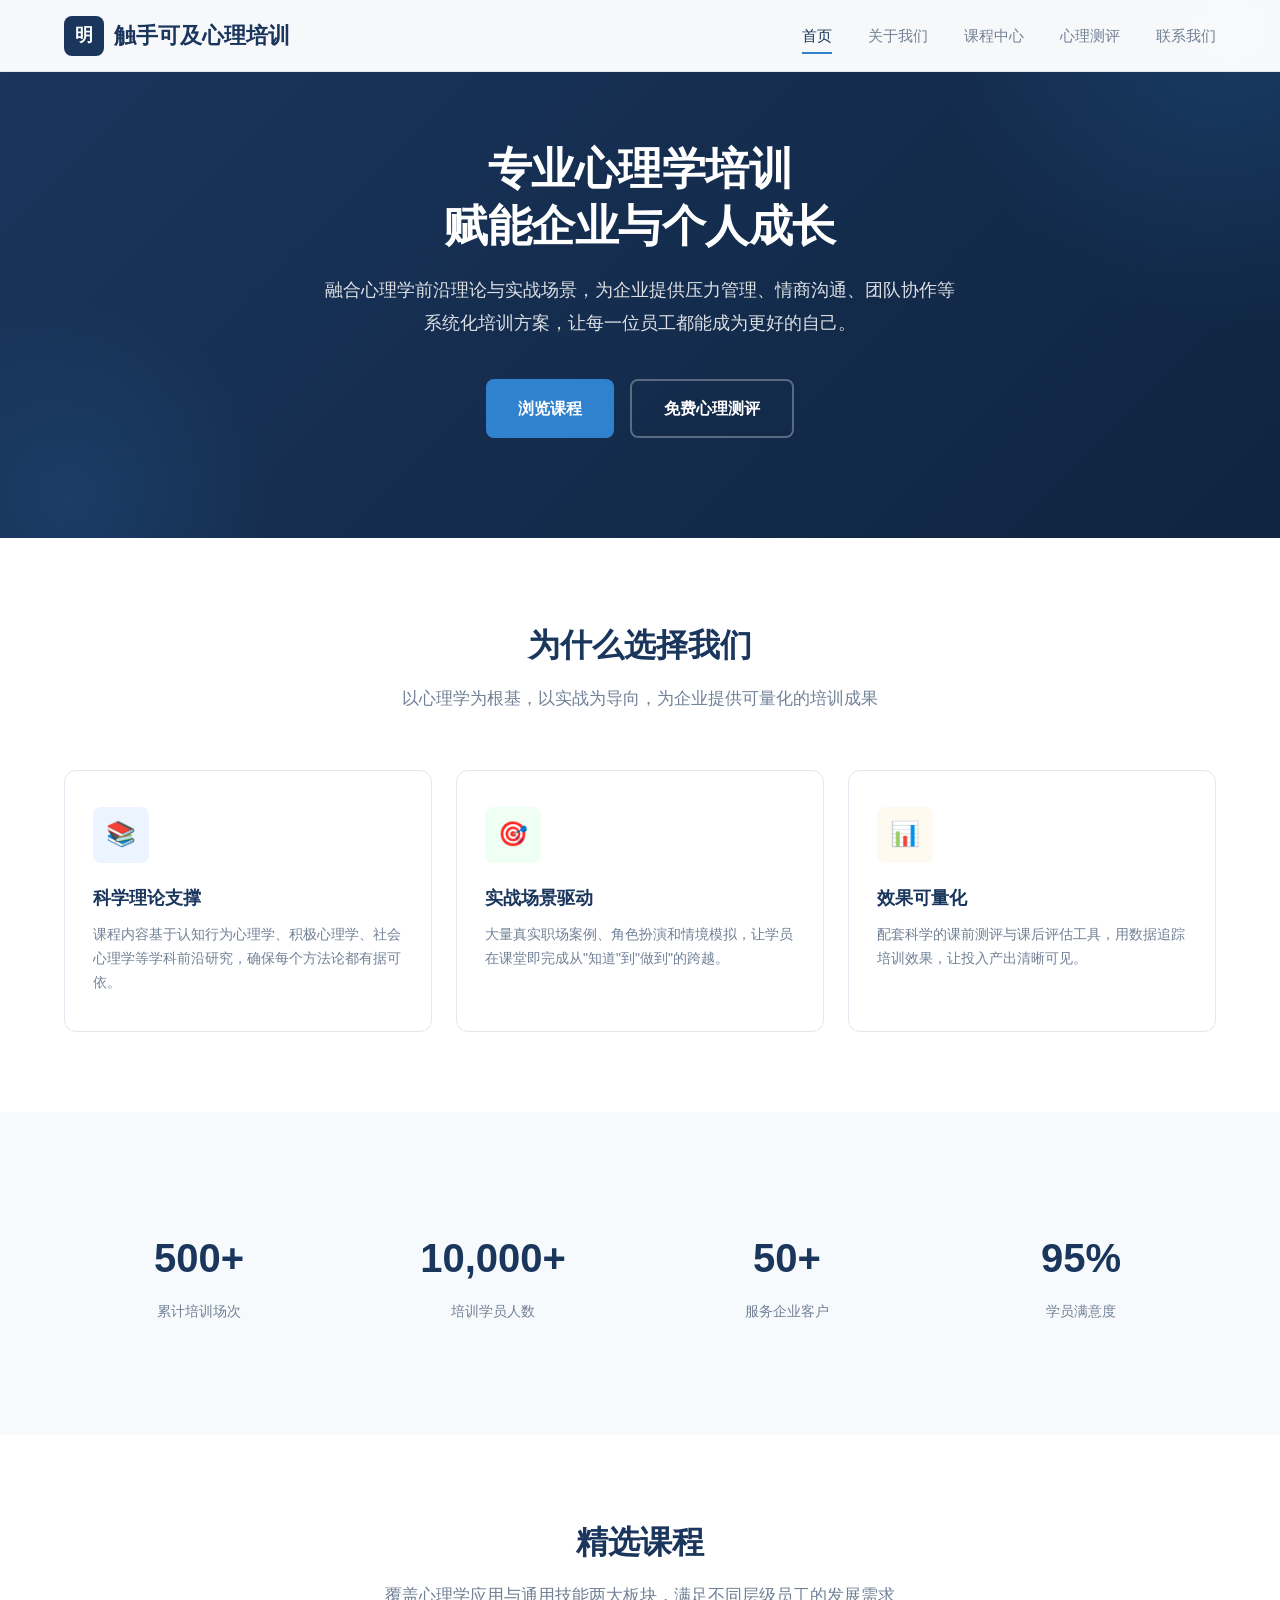
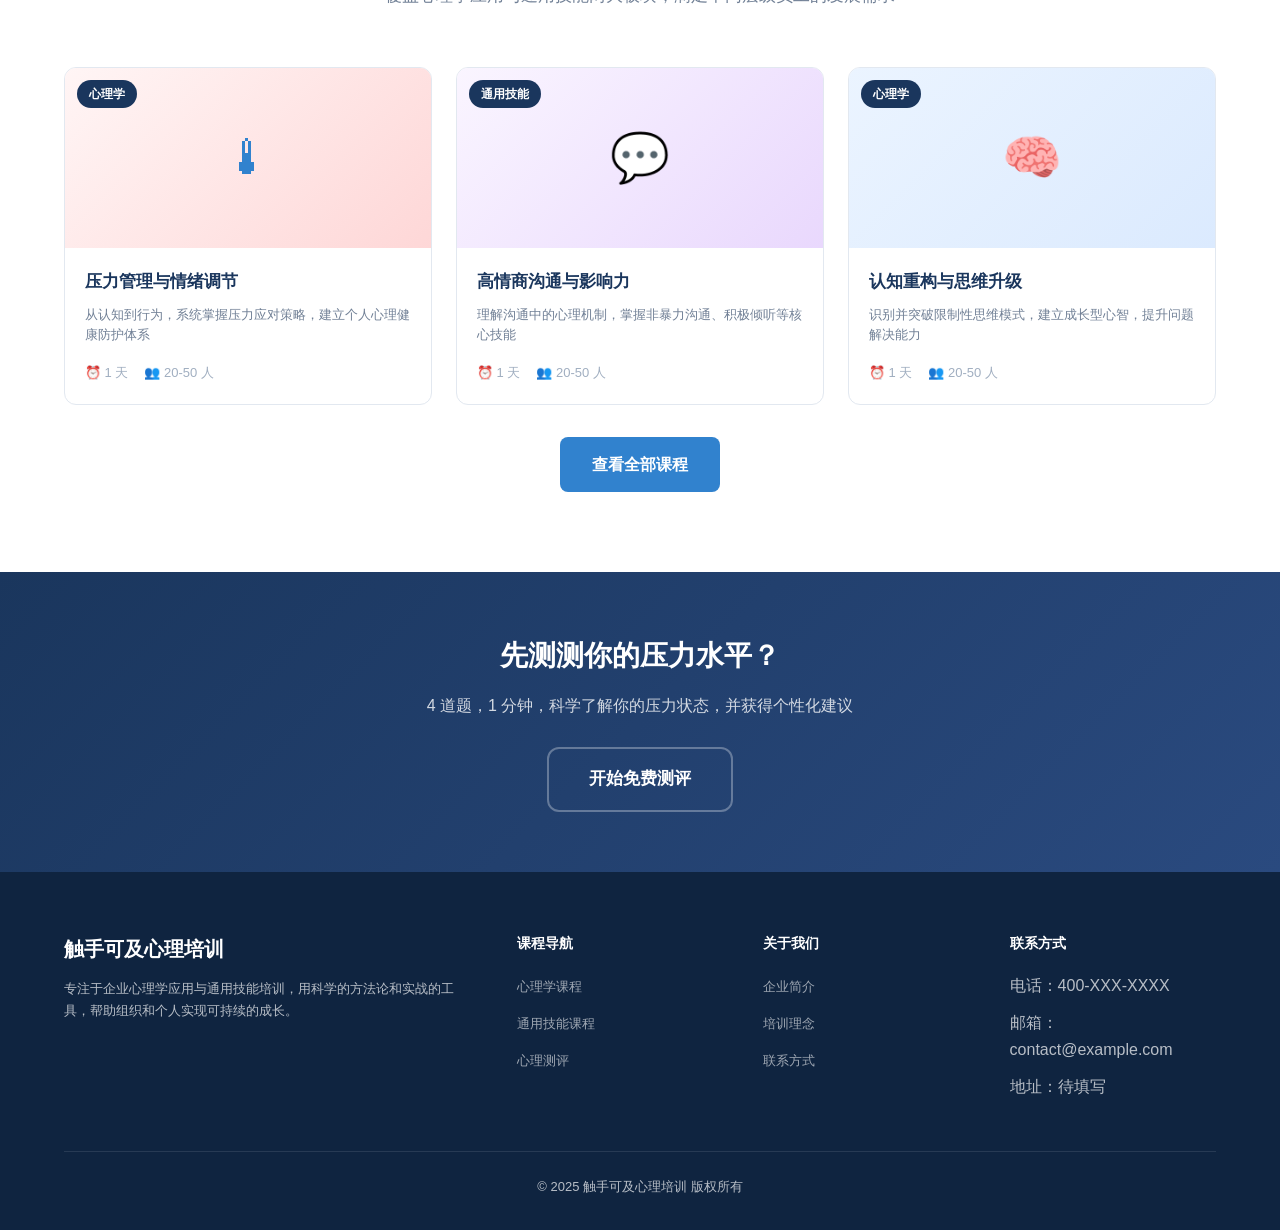
==== commit c0bd611e: "品牌名更新：明智心理培训 → 触手可及心理培训" ====
--- a/index.html
+++ b/index.html
@@ -3,8 +3,8 @@
 <head>
   <meta charset="UTF-8">
   <meta name="viewport" content="width=device-width, initial-scale=1.0">
-  <title>明智心理培训 - 专业心理学与企业通用技能培训</title>
-  <meta name="description" content="明智心理培训，专注为企业提供心理学应用、沟通能力、压力管理、情商提升等专业培训服务。科学测评+系统课程，赋能组织与个人成长。">
+  <title>触手可及心理培训 - 专业心理学与企业通用技能培训</title>
+  <meta name="description" content="触手可及心理培训，专注为企业提供心理学应用、沟通能力、压力管理、情商提升等专业培训服务。科学测评+系统课程，赋能组织与个人成长。">
   <link rel="stylesheet" href="css/style.css">
 </head>
 <body>
@@ -14,7 +14,7 @@
   <div class="container">
     <a href="index.html" class="nav-logo">
       <span class="nav-logo-icon">明</span>
-      明智心理培训
+      触手可及心理培训
     </a>
     <ul class="nav-links">
       <li><a href="index.html" class="active">首页</a></li>
@@ -163,7 +163,7 @@
   <div class="container">
     <div class="footer-grid">
       <div class="footer-brand">
-        <h3>明智心理培训</h3>
+        <h3>触手可及心理培训</h3>
         <p>专注于企业心理学应用与通用技能培训，用科学的方法论和实战的工具，帮助组织和个人实现可持续的成长。</p>
       </div>
       <div class="footer-col">
@@ -192,7 +192,7 @@
       </div>
     </div>
     <div class="footer-bottom">
-      &copy; 2025 明智心理培训 版权所有
+      &copy; 2025 触手可及心理培训 版权所有
     </div>
   </div>
 </footer>
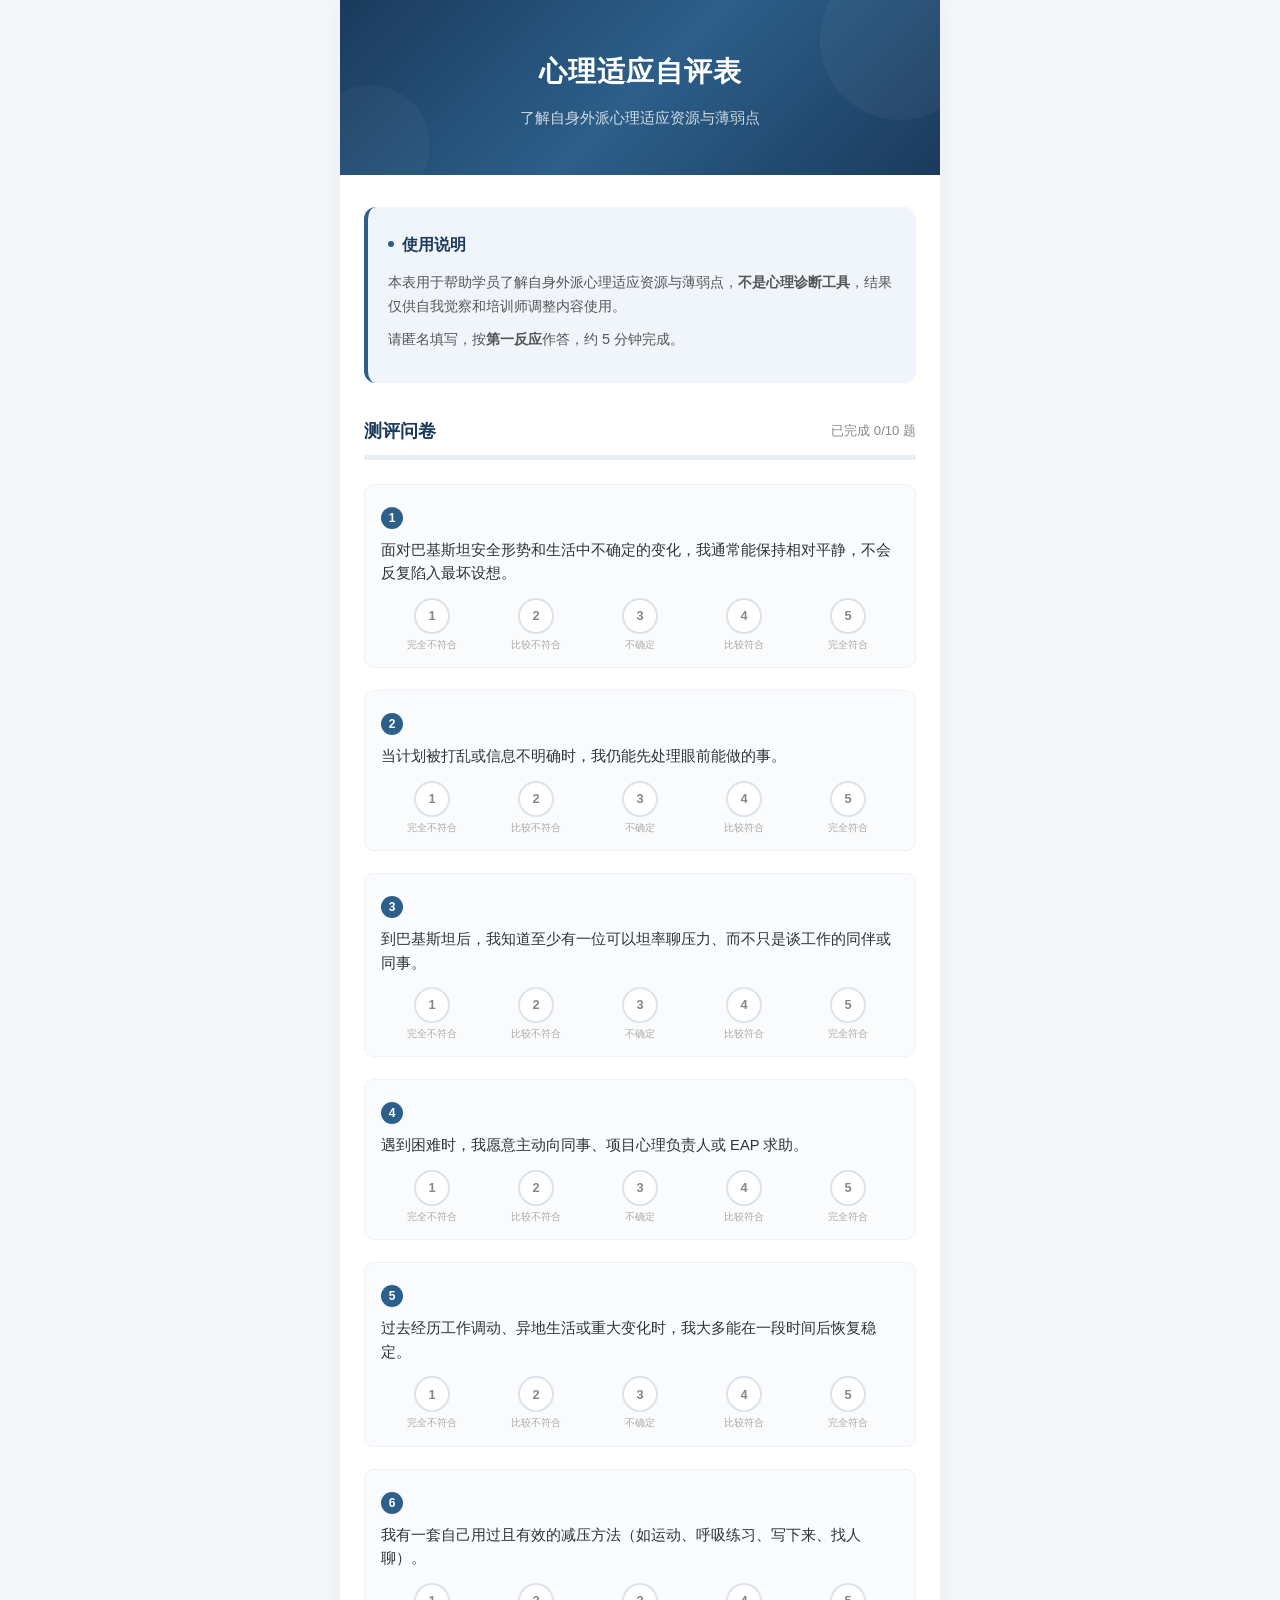
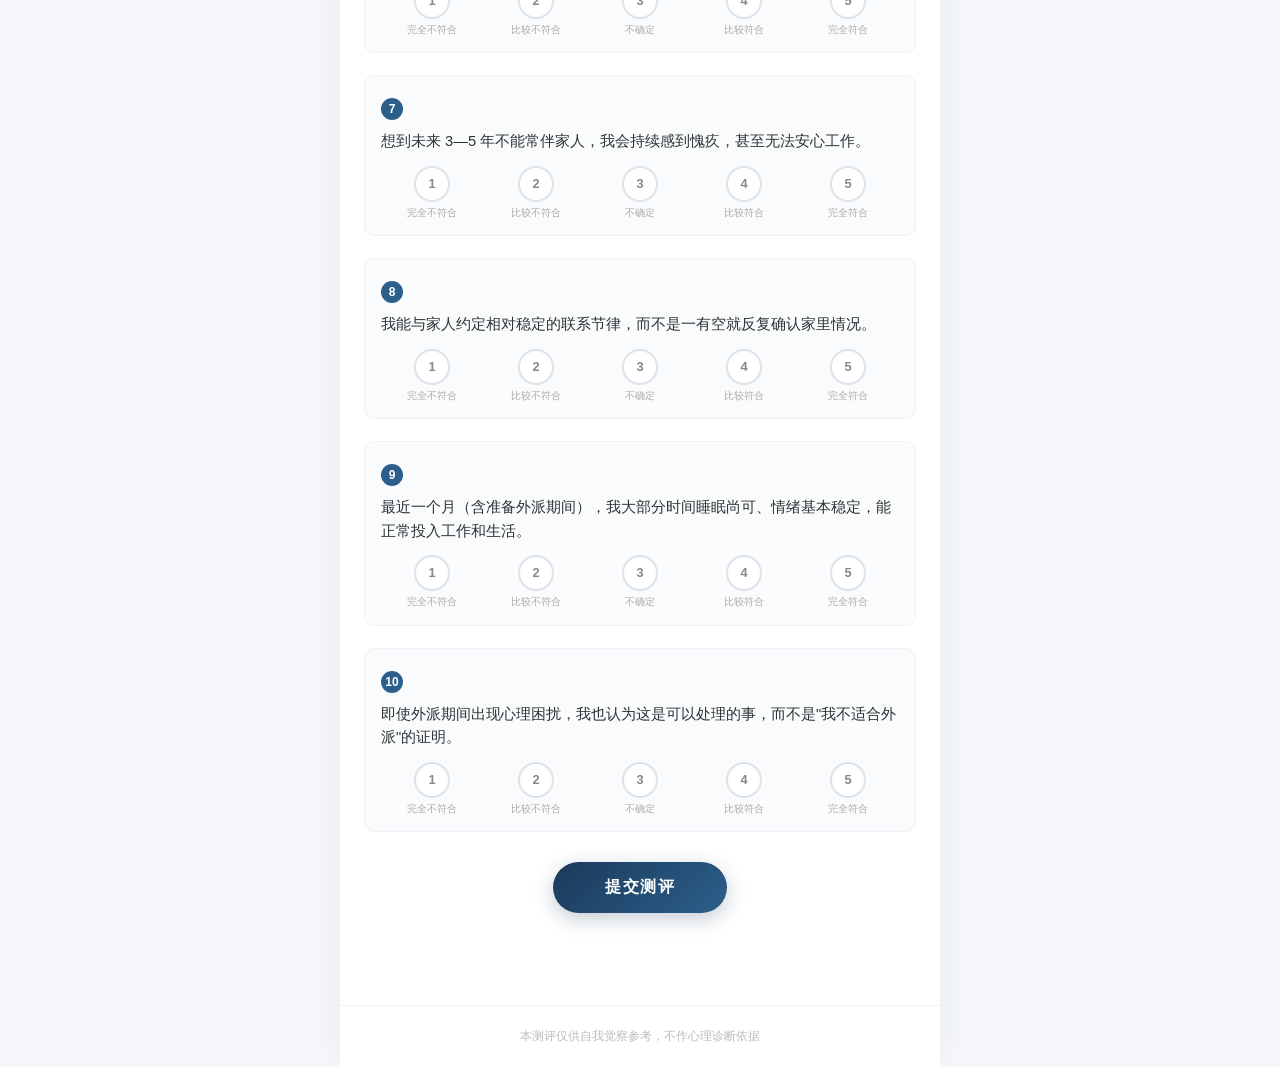
==== commit 875c8cac: "Add files via upload" ====
--- a/index.html
+++ b/index.html
@@ -1,202 +1,1020 @@
 <!DOCTYPE html>
 <html lang="zh-CN">
 <head>
-  <meta charset="UTF-8">
-  <meta name="viewport" content="width=device-width, initial-scale=1.0">
-  <title>触手可及心理培训 - 专业心理学与企业通用技能培训</title>
-  <meta name="description" content="触手可及心理培训，专注为企业提供心理学应用、沟通能力、压力管理、情商提升等专业培训服务。科学测评+系统课程，赋能组织与个人成长。">
-  <link rel="stylesheet" href="css/style.css">
+<meta charset="UTF-8">
+<meta name="viewport" content="width=device-width, initial-scale=1.0">
+<title>心理适应自评表</title>
+<style>
+  /* ===== 全局重置 ===== */
+  *, *::before, *::after { box-sizing: border-box; margin: 0; padding: 0; }
+  html { scroll-behavior: smooth; font-size: 16px; }
+  body {
+    font-family: -apple-system, BlinkMacSystemFont, "Segoe UI", "PingFang SC", "Hiragino Sans GB", "Microsoft YaHei", "Helvetica Neue", Arial, sans-serif;
+    background: #F5F7FA;
+    color: #2D3436;
+    line-height: 1.7;
+    -webkit-font-smoothing: antialiased;
+  }
+
+  /* ===== 主容器 ===== */
+  .container {
+    max-width: 600px;
+    margin: 0 auto;
+    background: #FFFFFF;
+    min-height: 100vh;
+    box-shadow: 0 0 30px rgba(27,58,92,0.06);
+  }
+
+  /* ===== 第1屏：标题区 ===== */
+  .hero {
+    background: linear-gradient(135deg, #1B3A5C 0%, #2C5F8A 50%, #1B3A5C 100%);
+    color: #FFFFFF;
+    padding: 48px 28px 44px;
+    text-align: center;
+    position: relative;
+    overflow: hidden;
+  }
+  .hero::before {
+    content: '';
+    position: absolute;
+    top: -40px; right: -40px;
+    width: 160px; height: 160px;
+    border-radius: 50%;
+    background: rgba(255,255,255,0.04);
+  }
+  .hero::after {
+    content: '';
+    position: absolute;
+    bottom: -30px; left: -30px;
+    width: 120px; height: 120px;
+    border-radius: 50%;
+    background: rgba(255,255,255,0.03);
+  }
+  .hero h1 {
+    font-size: 1.75rem;
+    font-weight: 700;
+    letter-spacing: 1px;
+    margin-bottom: 10px;
+    position: relative;
+    z-index: 1;
+  }
+  .hero-subtitle {
+    font-size: 0.92rem;
+    color: rgba(255,255,255,0.78);
+    position: relative;
+    z-index: 1;
+  }
+
+  /* ===== 第2屏：指导语区 ===== */
+  .instructions {
+    padding: 32px 24px;
+  }
+  .instructions-card {
+    background: #F0F4FB;
+    border-radius: 12px;
+    padding: 24px 20px;
+    border-left: 4px solid #2C5F8A;
+  }
+  .instructions-card h3 {
+    font-size: 1rem;
+    color: #1B3A5C;
+    margin-bottom: 12px;
+    display: flex;
+    align-items: center;
+    gap: 8px;
+  }
+  .instructions-card h3::before {
+    content: '';
+    display: inline-block;
+    width: 6px; height: 6px;
+    background: #2C5F8A;
+    border-radius: 50%;
+  }
+  .instructions-card p {
+    font-size: 0.9rem;
+    color: #555;
+    margin-bottom: 8px;
+  }
+
+  /* ===== 第3屏：问卷区 ===== */
+  .quiz {
+    padding: 0 24px 32px;
+  }
+  .quiz-header {
+    display: flex;
+    justify-content: space-between;
+    align-items: center;
+    margin-bottom: 8px;
+  }
+  .quiz-header h2 {
+    font-size: 1.15rem;
+    color: #1B3A5C;
+  }
+  .progress-text {
+    font-size: 0.82rem;
+    color: #888;
+  }
+  .progress-bar {
+    width: 100%;
+    height: 5px;
+    background: #E8EEF5;
+    border-radius: 5px;
+    margin-bottom: 24px;
+    overflow: hidden;
+  }
+  .progress-fill {
+    height: 100%;
+    background: linear-gradient(90deg, #2C5F8A, #4A90D9);
+    border-radius: 5px;
+    transition: width 0.3s ease;
+    width: 0%;
+  }
+
+  /* 题目项 */
+  .question-item {
+    margin-bottom: 22px;
+    padding: 18px 16px 16px;
+    background: #FAFBFC;
+    border-radius: 10px;
+    border: 1px solid #EEF1F5;
+    transition: all 0.25s ease;
+  }
+  .question-item.answered {
+    border-color: #C5D8EC;
+    background: #F6F9FD;
+  }
+  .question-item.incomplete {
+    border-color: #FFE0D0;
+    background: #FFFAF6;
+    animation: shake 0.5s ease;
+  }
+  @keyframes shake {
+    0%, 100% { transform: translateX(0); }
+    25% { transform: translateX(-4px); }
+    75% { transform: translateX(4px); }
+  }
+  .question-num {
+    display: inline-block;
+    width: 22px; height: 22px;
+    line-height: 22px;
+    text-align: center;
+    font-size: 0.75rem;
+    font-weight: 700;
+    color: #FFF;
+    background: #2C5F8A;
+    border-radius: 50%;
+    margin-bottom: 10px;
+    margin-right: 6px;
+  }
+  .question-text {
+    font-size: 0.92rem;
+    color: #2D3436;
+    line-height: 1.6;
+  }
+
+  /* 量表选项组 */
+  .scale-group {
+    display: flex;
+    justify-content: space-between;
+    margin-top: 12px;
+    gap: 2px;
+  }
+  .scale-option {
+    flex: 1;
+    text-align: center;
+    cursor: pointer;
+    user-select: none;
+  }
+  .scale-option input { display: none; }
+  .scale-circle {
+    display: flex;
+    align-items: center;
+    justify-content: center;
+    width: 36px; height: 36px;
+    margin: 0 auto 5px;
+    border-radius: 50%;
+    font-size: 0.8rem;
+    font-weight: 600;
+    color: #888;
+    background: #FFF;
+    border: 2px solid #DDE3EA;
+    transition: all 0.2s ease;
+  }
+  .scale-option:hover .scale-circle {
+    border-color: #4A90D9;
+    color: #4A90D9;
+  }
+  .scale-option input:checked + .scale-circle {
+    background: #2C5F8A;
+    border-color: #2C5F8A;
+    color: #FFF;
+    box-shadow: 0 3px 10px rgba(44,95,138,0.3);
+  }
+  .scale-label {
+    display: block;
+    font-size: 0.62rem;
+    line-height: 1.25;
+    color: #AAA;
+    transition: color 0.2s;
+  }
+  .scale-option input:checked ~ .scale-label {
+    color: #2C5F8A;
+    font-weight: 600;
+  }
+
+  /* 提交按钮 */
+  .submit-section {
+    text-align: center;
+    padding: 8px 0 40px;
+  }
+  .btn-submit {
+    display: inline-block;
+    padding: 15px 52px;
+    font-size: 1rem;
+    font-weight: 600;
+    color: #FFF;
+    background: linear-gradient(135deg, #1B3A5C, #2C5F8A);
+    border: none;
+    border-radius: 30px;
+    cursor: pointer;
+    letter-spacing: 1.5px;
+    transition: all 0.3s ease;
+    box-shadow: 0 6px 20px rgba(27,58,92,0.25);
+  }
+  .btn-submit:hover {
+    transform: translateY(-2px);
+    box-shadow: 0 10px 28px rgba(27,58,92,0.35);
+  }
+  .btn-submit:active {
+    transform: translateY(0);
+  }
+
+  /* ===== 第4屏：结果区 ===== */
+  .results {
+    display: none;
+    padding: 0 24px 48px;
+  }
+  .results.show { display: block; }
+
+  .result-header {
+    text-align: center;
+    padding: 32px 16px 24px;
+    border-bottom: 1px solid #EEF1F5;
+    margin-bottom: 24px;
+  }
+  .result-header h2 {
+    font-size: 1.4rem;
+    color: #1B3A5C;
+    margin-bottom: 6px;
+  }
+  .result-header .score-big {
+    font-size: 3.5rem;
+    font-weight: 800;
+    color: #2C5F8A;
+    line-height: 1;
+    margin: 8px 0 4px;
+  }
+  .result-header .score-label {
+    font-size: 0.9rem;
+    color: #888;
+  }
+
+  /* 区间定位条 */
+  .spectrum-section {
+    margin: 20px 0 24px;
+  }
+  .spectrum-title {
+    font-size: 0.82rem;
+    color: #888;
+    margin-bottom: 10px;
+    text-align: center;
+  }
+  .spectrum-bar {
+    position: relative;
+    height: 14px;
+    background: linear-gradient(90deg,
+      #E74C3C 0%, #E74C3C 50%,
+      #E9A23B 50%, #E9A23B 75%,
+      #27AE60 75%, #27AE60 100%
+    );
+    border-radius: 7px;
+    margin-bottom: 30px;
+  }
+  .spectrum-marker {
+    position: absolute;
+    top: -7px;
+    width: 28px; height: 28px;
+    background: #FFF;
+    border: 3px solid #1B3A5C;
+    border-radius: 50%;
+    transform: translateX(-50%);
+    box-shadow: 0 2px 10px rgba(0,0,0,0.25);
+    transition: left 0.8s cubic-bezier(0.34, 1.56, 0.64, 1);
+    z-index: 2;
+  }
+  .spectrum-labels {
+    position: relative;
+    width: 100%;
+    height: 56px;
+    margin-top: 4px;
+  }
+  .spectrum-label {
+    position: absolute;
+    top: 0;
+    transform: translateX(-50%);
+    text-align: center;
+    font-size: 0.68rem;
+    line-height: 1.4;
+  }
+  .spectrum-label .zone-name {
+    display: block;
+    font-weight: 600;
+    color: #444;
+    margin-bottom: 1px;
+  }
+  .spectrum-label .zone-range {
+    display: block;
+    font-size: 0.62rem;
+    color: #999;
+  }
+  .spectrum-label .zone-tag {
+    display: block;
+    font-size: 0.6rem;
+    color: #AAA;
+  }
+  .spectrum-tick {
+    position: absolute;
+    top: -30px;
+    width: 2px;
+    height: 30px;
+    background: #1B3A5C;
+    transform: translateX(-50%);
+    border-radius: 1px;
+  }
+  .spectrum-tick-score {
+    position: absolute;
+    top: -44px;
+    transform: translateX(-50%);
+    font-size: 0.65rem;
+    font-weight: 700;
+    color: #1B3A5C;
+  }
+
+  /* 结果卡片 */
+  .result-card {
+    background: linear-gradient(135deg, #F0F4FB, #E8F0FE);
+    border-radius: 14px;
+    padding: 24px 20px;
+    margin-bottom: 20px;
+    border-left: 5px solid #2C5F8A;
+  }
+  .result-card h3 {
+    font-size: 1.05rem;
+    color: #1B3A5C;
+    margin-bottom: 10px;
+  }
+  .result-card .category-tag {
+    display: inline-block;
+    padding: 5px 16px;
+    border-radius: 20px;
+    font-size: 0.82rem;
+    font-weight: 600;
+    color: #FFF;
+    margin-bottom: 12px;
+  }
+  .tag-weak { background: #E74C3C; }
+  .tag-average { background: #E9A23B; }
+  .tag-good { background: #27AE60; }
+  .result-card .interpretation {
+    font-size: 0.9rem;
+    color: #555;
+    line-height: 1.8;
+  }
+
+  /* 维度分析 */
+  .dim-section {
+    background: #FFF;
+    border: 1px solid #EEF1F5;
+    border-radius: 14px;
+    padding: 20px 18px;
+    margin-bottom: 20px;
+  }
+  .dim-section h3 {
+    font-size: 1rem;
+    color: #1B3A5C;
+    margin-bottom: 4px;
+  }
+  .dim-section .dim-sub {
+    font-size: 0.78rem;
+    color: #999;
+    margin-bottom: 16px;
+  }
+  .dim-row {
+    margin-bottom: 16px;
+  }
+  .dim-row:last-child { margin-bottom: 0; }
+  .dim-top {
+    display: flex;
+    justify-content: space-between;
+    align-items: baseline;
+    margin-bottom: 6px;
+  }
+  .dim-name {
+    font-size: 0.86rem;
+    color: #444;
+    font-weight: 500;
+  }
+  .dim-score {
+    font-size: 0.85rem;
+    color: #888;
+    font-weight: 600;
+  }
+  .dim-score .weak-tag {
+    display: inline-block;
+    margin-left: 6px;
+    padding: 1px 8px;
+    font-size: 0.66rem;
+    font-weight: 600;
+    color: #FFF;
+    background: #E74C3C;
+    border-radius: 10px;
+    vertical-align: middle;
+  }
+  .dim-bar-bg {
+    height: 8px;
+    background: #EEF1F5;
+    border-radius: 4px;
+    overflow: hidden;
+  }
+  .dim-bar-fill {
+    height: 100%;
+    border-radius: 4px;
+    background: linear-gradient(90deg, #2C5F8A, #4A90D9);
+    transition: width 0.9s cubic-bezier(0.34, 1.56, 0.64, 1);
+    width: 0%;
+  }
+  .dim-bar-fill.weak {
+    background: linear-gradient(90deg, #E88B7A, #E74C3C);
+  }
+  .dim-advice {
+    font-size: 0.78rem;
+    color: #8A6D3B;
+    background: #FFFBF0;
+    border-radius: 8px;
+    padding: 8px 12px;
+    margin-top: 8px;
+    line-height: 1.6;
+    display: none;
+  }
+  .dim-advice.show { display: block; }
+
+  /* 预警卡片 */
+  .warning-section {
+    margin-bottom: 20px;
+  }
+  .warning-card {
+    background: #FEF6F5;
+    border: 1px solid #F5D5D0;
+    border-left: 4px solid #E74C3C;
+    border-radius: 10px;
+    padding: 14px 16px;
+    margin-bottom: 12px;
+  }
+  .warning-card h4 {
+    font-size: 0.88rem;
+    color: #C0392B;
+    margin-bottom: 6px;
+    display: flex;
+    align-items: center;
+    gap: 6px;
+  }
+  .warning-card h4::before {
+    content: '!';
+    display: inline-flex;
+    align-items: center;
+    justify-content: center;
+    width: 18px; height: 18px;
+    font-size: 0.72rem;
+    font-weight: 700;
+    color: #FFF;
+    background: #E74C3C;
+    border-radius: 50%;
+  }
+  .warning-card p {
+    font-size: 0.82rem;
+    color: #7A5C58;
+    line-height: 1.65;
+  }
+
+  /* 提示区域 */
+  .tip-card {
+    background: #FFFBF0;
+    border: 1px solid #F0E4C8;
+    border-radius: 10px;
+    padding: 18px 16px;
+    margin-bottom: 20px;
+  }
+  .tip-card h4 {
+    font-size: 0.88rem;
+    color: #B8860B;
+    margin-bottom: 6px;
+  }
+  .tip-card p {
+    font-size: 0.85rem;
+    color: #777;
+    line-height: 1.7;
+  }
+
+  /* 重新测评按钮 */
+  .btn-retry {
+    display: block;
+    margin: 0 auto;
+    padding: 13px 40px;
+    font-size: 0.92rem;
+    font-weight: 600;
+    color: #2C5F8A;
+    background: #FFF;
+    border: 2px solid #2C5F8A;
+    border-radius: 30px;
+    cursor: pointer;
+    letter-spacing: 1px;
+    transition: all 0.3s ease;
+  }
+  .btn-retry:hover {
+    background: #F0F4FB;
+  }
+
+  /* ===== 页脚 ===== */
+  .footer {
+    text-align: center;
+    padding: 20px;
+    font-size: 0.75rem;
+    color: #BBB;
+    border-top: 1px solid #F0F2F5;
+    margin-top: 20px;
+  }
+
+  /* ===== 响应式微调 ===== */
+  @media (max-width: 420px) {
+    .hero { padding: 36px 20px 32px; }
+    .hero h1 { font-size: 1.45rem; }
+    .scale-circle { width: 32px; height: 32px; font-size: 0.74rem; }
+    .scale-label { font-size: 0.56rem; }
+    .question-item { padding: 14px 12px 12px; }
+    .dim-name { font-size: 0.8rem; }
+  }
+</style>
 </head>
 <body>
-
-<!-- Navigation -->
-<nav class="nav">
-  <div class="container">
-    <a href="index.html" class="nav-logo">
-      <span class="nav-logo-icon">明</span>
-      触手可及心理培训
-    </a>
-    <ul class="nav-links">
-      <li><a href="index.html" class="active">首页</a></li>
-      <li><a href="about.html">关于我们</a></li>
-      <li><a href="courses.html">课程中心</a></li>
-      <li><a href="assessment.html">心理测评</a></li>
-      <li><a href="contact.html">联系我们</a></li>
-    </ul>
-    <button class="mobile-toggle" aria-label="菜单">
-      <span></span><span></span><span></span>
-    </button>
+<div class="container">
+
+  <!-- ===== 第1屏：标题区 ===== -->
+  <section class="hero">
+    <h1>心理适应自评表</h1>
+    <p class="hero-subtitle">了解自身外派心理适应资源与薄弱点</p>
+  </section>
+
+  <!-- ===== 第2屏：指导语 ===== -->
+  <section class="instructions" id="instructions">
+    <div class="instructions-card">
+      <h3>使用说明</h3>
+      <p>本表用于帮助学员了解自身外派心理适应资源与薄弱点，<strong>不是心理诊断工具</strong>，结果仅供自我觉察和培训师调整内容使用。</p>
+      <p>请匿名填写，按<strong>第一反应</strong>作答，约 5 分钟完成。</p>
+    </div>
+  </section>
+
+  <!-- ===== 第3屏：问卷区 ===== -->
+  <section class="quiz" id="quiz">
+    <div class="quiz-header">
+      <h2>测评问卷</h2>
+      <span class="progress-text">已完成 <span id="answeredCount">0</span>/10 题</span>
+    </div>
+    <div class="progress-bar">
+      <div class="progress-fill" id="progressFill"></div>
+    </div>
+
+    <form id="quizForm">
+      <!-- Q1 -->
+      <div class="question-item" data-q="1">
+        <span class="question-num">1</span>
+        <div class="question-text">面对巴基斯坦安全形势和生活中不确定的变化，我通常能保持相对平静，不会反复陷入最坏设想。</div>
+        <div class="scale-group">
+          <label class="scale-option"><input type="radio" name="q1" value="1"><span class="scale-circle">1</span><span class="scale-label">完全不符合</span></label>
+          <label class="scale-option"><input type="radio" name="q1" value="2"><span class="scale-circle">2</span><span class="scale-label">比较不符合</span></label>
+          <label class="scale-option"><input type="radio" name="q1" value="3"><span class="scale-circle">3</span><span class="scale-label">不确定</span></label>
+          <label class="scale-option"><input type="radio" name="q1" value="4"><span class="scale-circle">4</span><span class="scale-label">比较符合</span></label>
+          <label class="scale-option"><input type="radio" name="q1" value="5"><span class="scale-circle">5</span><span class="scale-label">完全符合</span></label>
+        </div>
+      </div>
+
+      <!-- Q2 -->
+      <div class="question-item" data-q="2">
+        <span class="question-num">2</span>
+        <div class="question-text">当计划被打乱或信息不明确时，我仍能先处理眼前能做的事。</div>
+        <div class="scale-group">
+          <label class="scale-option"><input type="radio" name="q2" value="1"><span class="scale-circle">1</span><span class="scale-label">完全不符合</span></label>
+          <label class="scale-option"><input type="radio" name="q2" value="2"><span class="scale-circle">2</span><span class="scale-label">比较不符合</span></label>
+          <label class="scale-option"><input type="radio" name="q2" value="3"><span class="scale-circle">3</span><span class="scale-label">不确定</span></label>
+          <label class="scale-option"><input type="radio" name="q2" value="4"><span class="scale-circle">4</span><span class="scale-label">比较符合</span></label>
+          <label class="scale-option"><input type="radio" name="q2" value="5"><span class="scale-circle">5</span><span class="scale-label">完全符合</span></label>
+        </div>
+      </div>
+
+      <!-- Q3 -->
+      <div class="question-item" data-q="3">
+        <span class="question-num">3</span>
+        <div class="question-text">到巴基斯坦后，我知道至少有一位可以坦率聊压力、而不只是谈工作的同伴或同事。</div>
+        <div class="scale-group">
+          <label class="scale-option"><input type="radio" name="q3" value="1"><span class="scale-circle">1</span><span class="scale-label">完全不符合</span></label>
+          <label class="scale-option"><input type="radio" name="q3" value="2"><span class="scale-circle">2</span><span class="scale-label">比较不符合</span></label>
+          <label class="scale-option"><input type="radio" name="q3" value="3"><span class="scale-circle">3</span><span class="scale-label">不确定</span></label>
+          <label class="scale-option"><input type="radio" name="q3" value="4"><span class="scale-circle">4</span><span class="scale-label">比较符合</span></label>
+          <label class="scale-option"><input type="radio" name="q3" value="5"><span class="scale-circle">5</span><span class="scale-label">完全符合</span></label>
+        </div>
+      </div>
+
+      <!-- Q4 -->
+      <div class="question-item" data-q="4">
+        <span class="question-num">4</span>
+        <div class="question-text">遇到困难时，我愿意主动向同事、项目心理负责人或 EAP 求助。</div>
+        <div class="scale-group">
+          <label class="scale-option"><input type="radio" name="q4" value="1"><span class="scale-circle">1</span><span class="scale-label">完全不符合</span></label>
+          <label class="scale-option"><input type="radio" name="q4" value="2"><span class="scale-circle">2</span><span class="scale-label">比较不符合</span></label>
+          <label class="scale-option"><input type="radio" name="q4" value="3"><span class="scale-circle">3</span><span class="scale-label">不确定</span></label>
+          <label class="scale-option"><input type="radio" name="q4" value="4"><span class="scale-circle">4</span><span class="scale-label">比较符合</span></label>
+          <label class="scale-option"><input type="radio" name="q4" value="5"><span class="scale-circle">5</span><span class="scale-label">完全符合</span></label>
+        </div>
+      </div>
+
+      <!-- Q5 -->
+      <div class="question-item" data-q="5">
+        <span class="question-num">5</span>
+        <div class="question-text">过去经历工作调动、异地生活或重大变化时，我大多能在一段时间后恢复稳定。</div>
+        <div class="scale-group">
+          <label class="scale-option"><input type="radio" name="q5" value="1"><span class="scale-circle">1</span><span class="scale-label">完全不符合</span></label>
+          <label class="scale-option"><input type="radio" name="q5" value="2"><span class="scale-circle">2</span><span class="scale-label">比较不符合</span></label>
+          <label class="scale-option"><input type="radio" name="q5" value="3"><span class="scale-circle">3</span><span class="scale-label">不确定</span></label>
+          <label class="scale-option"><input type="radio" name="q5" value="4"><span class="scale-circle">4</span><span class="scale-label">比较符合</span></label>
+          <label class="scale-option"><input type="radio" name="q5" value="5"><span class="scale-circle">5</span><span class="scale-label">完全符合</span></label>
+        </div>
+      </div>
+
+      <!-- Q6 -->
+      <div class="question-item" data-q="6">
+        <span class="question-num">6</span>
+        <div class="question-text">我有一套自己用过且有效的减压方法（如运动、呼吸练习、写下来、找人聊）。</div>
+        <div class="scale-group">
+          <label class="scale-option"><input type="radio" name="q6" value="1"><span class="scale-circle">1</span><span class="scale-label">完全不符合</span></label>
+          <label class="scale-option"><input type="radio" name="q6" value="2"><span class="scale-circle">2</span><span class="scale-label">比较不符合</span></label>
+          <label class="scale-option"><input type="radio" name="q6" value="3"><span class="scale-circle">3</span><span class="scale-label">不确定</span></label>
+          <label class="scale-option"><input type="radio" name="q6" value="4"><span class="scale-circle">4</span><span class="scale-label">比较符合</span></label>
+          <label class="scale-option"><input type="radio" name="q6" value="5"><span class="scale-circle">5</span><span class="scale-label">完全符合</span></label>
+        </div>
+      </div>
+
+      <!-- Q7 - 反向计分 -->
+      <div class="question-item" data-q="7">
+        <span class="question-num">7</span>
+        <div class="question-text">想到未来 3—5 年不能常伴家人，我会持续感到愧疚，甚至无法安心工作。</div>
+        <div class="scale-group">
+          <label class="scale-option"><input type="radio" name="q7" value="1"><span class="scale-circle">1</span><span class="scale-label">完全不符合</span></label>
+          <label class="scale-option"><input type="radio" name="q7" value="2"><span class="scale-circle">2</span><span class="scale-label">比较不符合</span></label>
+          <label class="scale-option"><input type="radio" name="q7" value="3"><span class="scale-circle">3</span><span class="scale-label">不确定</span></label>
+          <label class="scale-option"><input type="radio" name="q7" value="4"><span class="scale-circle">4</span><span class="scale-label">比较符合</span></label>
+          <label class="scale-option"><input type="radio" name="q7" value="5"><span class="scale-circle">5</span><span class="scale-label">完全符合</span></label>
+        </div>
+      </div>
+
+      <!-- Q8 -->
+      <div class="question-item" data-q="8">
+        <span class="question-num">8</span>
+        <div class="question-text">我能与家人约定相对稳定的联系节律，而不是一有空就反复确认家里情况。</div>
+        <div class="scale-group">
+          <label class="scale-option"><input type="radio" name="q8" value="1"><span class="scale-circle">1</span><span class="scale-label">完全不符合</span></label>
+          <label class="scale-option"><input type="radio" name="q8" value="2"><span class="scale-circle">2</span><span class="scale-label">比较不符合</span></label>
+          <label class="scale-option"><input type="radio" name="q8" value="3"><span class="scale-circle">3</span><span class="scale-label">不确定</span></label>
+          <label class="scale-option"><input type="radio" name="q8" value="4"><span class="scale-circle">4</span><span class="scale-label">比较符合</span></label>
+          <label class="scale-option"><input type="radio" name="q8" value="5"><span class="scale-circle">5</span><span class="scale-label">完全符合</span></label>
+        </div>
+      </div>
+
+      <!-- Q9 -->
+      <div class="question-item" data-q="9">
+        <span class="question-num">9</span>
+        <div class="question-text">最近一个月（含准备外派期间），我大部分时间睡眠尚可、情绪基本稳定，能正常投入工作和生活。</div>
+        <div class="scale-group">
+          <label class="scale-option"><input type="radio" name="q9" value="1"><span class="scale-circle">1</span><span class="scale-label">完全不符合</span></label>
+          <label class="scale-option"><input type="radio" name="q9" value="2"><span class="scale-circle">2</span><span class="scale-label">比较不符合</span></label>
+          <label class="scale-option"><input type="radio" name="q9" value="3"><span class="scale-circle">3</span><span class="scale-label">不确定</span></label>
+          <label class="scale-option"><input type="radio" name="q9" value="4"><span class="scale-circle">4</span><span class="scale-label">比较符合</span></label>
+          <label class="scale-option"><input type="radio" name="q9" value="5"><span class="scale-circle">5</span><span class="scale-label">完全符合</span></label>
+        </div>
+      </div>
+
+      <!-- Q10 -->
+      <div class="question-item" data-q="10">
+        <span class="question-num">10</span>
+        <div class="question-text">即使外派期间出现心理困扰，我也认为这是可以处理的事，而不是"我不适合外派"的证明。</div>
+        <div class="scale-group">
+          <label class="scale-option"><input type="radio" name="q10" value="1"><span class="scale-circle">1</span><span class="scale-label">完全不符合</span></label>
+          <label class="scale-option"><input type="radio" name="q10" value="2"><span class="scale-circle">2</span><span class="scale-label">比较不符合</span></label>
+          <label class="scale-option"><input type="radio" name="q10" value="3"><span class="scale-circle">3</span><span class="scale-label">不确定</span></label>
+          <label class="scale-option"><input type="radio" name="q10" value="4"><span class="scale-circle">4</span><span class="scale-label">比较符合</span></label>
+          <label class="scale-option"><input type="radio" name="q10" value="5"><span class="scale-circle">5</span><span class="scale-label">完全符合</span></label>
+        </div>
+      </div>
+
+      <div class="submit-section">
+        <button type="button" class="btn-submit" id="btnSubmit" onclick="submitQuiz()">提交测评</button>
+      </div>
+    </form>
+  </section>
+
+  <!-- ===== 第4屏：结果区 ===== -->
+  <section class="results" id="results">
+    <div class="result-header">
+      <h2>测评结果</h2>
+      <div class="score-big" id="scoreTotal">—</div>
+      <div class="score-label">心理适应资源总分（满分 50 分）</div>
+    </div>
+
+    <!-- 区间定位条 -->
+    <div class="spectrum-section">
+      <div class="spectrum-title">你的整体心理适应水平</div>
+      <div class="spectrum-bar">
+        <div class="spectrum-marker" id="spectrumMarker" style="left: 0%;"></div>
+      </div>
+      <!-- 刻度标注 -->
+      <div style="position:relative;height:18px;width:100%;margin-bottom:8px;">
+        <span class="spectrum-tick" style="left:0%;"></span>
+        <span class="spectrum-tick-score" style="left:0%;">10</span>
+        <span class="spectrum-tick" style="left:50%;"></span>
+        <span class="spectrum-tick-score" style="left:50%;">30</span>
+        <span class="spectrum-tick" style="left:75%;"></span>
+        <span class="spectrum-tick-score" style="left:75%;">40</span>
+        <span class="spectrum-tick" style="left:100%;"></span>
+        <span class="spectrum-tick-score" style="left:100%;">50</span>
+      </div>
+      <!-- 区间标签 -->
+      <div class="spectrum-labels">
+        <span class="spectrum-label" style="left:25%;">
+          <span class="zone-name">资源薄弱</span>
+          <span class="zone-range">10 - 29 分</span>
+          <span class="zone-tag">需个别跟进</span>
+        </span>
+        <span class="spectrum-label" style="left:62.5%;">
+          <span class="zone-name">总体一般</span>
+          <span class="zone-range">30 - 39 分</span>
+          <span class="zone-tag">关注薄弱维度</span>
+        </span>
+        <span class="spectrum-label" style="left:87.5%;">
+          <span class="zone-name">资源较好</span>
+          <span class="zone-range">40 - 50 分</span>
+          <span class="zone-tag">稳定力量</span>
+        </span>
+      </div>
+    </div>
+
+    <!-- 结果解读卡片 -->
+    <div class="result-card" id="resultCard"></div>
+
+    <!-- 维度分析 -->
+    <div class="dim-section">
+      <h3>维度分析</h3>
+      <div class="dim-sub">每维度 2 题，满分 10 分。≤6 分提示为需优先补强的资源短板。</div>
+      <div id="dimList"></div>
+    </div>
+
+    <!-- 预警提示 -->
+    <div class="warning-section" id="warningSection" style="display:none;"></div>
+
+    <!-- 暖心提示 -->
+    <div class="tip-card" id="tipCard"></div>
+
+    <button class="btn-retry" onclick="retryQuiz()">重新测评</button>
+  </section>
+
+  <!-- ===== 页脚 ===== -->
+  <div class="footer">
+    本测评仅供自我觉察参考，不作心理诊断依据
   </div>
-</nav>
-
-<!-- Hero -->
-<section class="hero">
-  <div class="container">
-    <h1>专业心理学培训<br>赋能企业与个人成长</h1>
-    <p>融合心理学前沿理论与实战场景，为企业提供压力管理、情商沟通、团队协作等系统化培训方案，让每一位员工都能成为更好的自己。</p>
-    <div class="hero-buttons">
-      <a href="courses.html" class="btn btn-primary">浏览课程</a>
-      <a href="assessment.html" class="btn btn-outline">免费心理测评</a>
-    </div>
-  </div>
-</section>
-
-<!-- Features -->
-<section class="section">
-  <div class="container">
-    <div class="section-header">
-      <h2>为什么选择我们</h2>
-      <p>以心理学为根基，以实战为导向，为企业提供可量化的培训成果</p>
-    </div>
-    <div class="features-grid">
-      <div class="feature-card">
-        <div class="feature-icon blue">&#128218;</div>
-        <h3>科学理论支撑</h3>
-        <p>课程内容基于认知行为心理学、积极心理学、社会心理学等学科前沿研究，确保每个方法论都有据可依。</p>
-      </div>
-      <div class="feature-card">
-        <div class="feature-icon green">&#127919;</div>
-        <h3>实战场景驱动</h3>
-        <p>大量真实职场案例、角色扮演和情境模拟，让学员在课堂即完成从"知道"到"做到"的跨越。</p>
-      </div>
-      <div class="feature-card">
-        <div class="feature-icon orange">&#128202;</div>
-        <h3>效果可量化</h3>
-        <p>配套科学的课前测评与课后评估工具，用数据追踪培训效果，让投入产出清晰可见。</p>
-      </div>
-    </div>
-  </div>
-</section>
-
-<!-- Stats -->
-<section class="section bg-light">
-  <div class="container">
-    <div class="stats-grid">
-      <div class="stat-card">
-        <div class="stat-number">500+</div>
-        <div class="stat-label">累计培训场次</div>
-      </div>
-      <div class="stat-card">
-        <div class="stat-number">10,000+</div>
-        <div class="stat-label">培训学员人数</div>
-      </div>
-      <div class="stat-card">
-        <div class="stat-number">50+</div>
-        <div class="stat-label">服务企业客户</div>
-      </div>
-      <div class="stat-card">
-        <div class="stat-number">95%</div>
-        <div class="stat-label">学员满意度</div>
-      </div>
-    </div>
-  </div>
-</section>
-
-<!-- Featured Courses -->
-<section class="section">
-  <div class="container">
-    <div class="section-header">
-      <h2>精选课程</h2>
-      <p>覆盖心理学应用与通用技能两大板块，满足不同层级员工的发展需求</p>
-    </div>
-    <div class="courses-grid">
-      <a href="courses.html" class="course-card">
-        <div class="course-card-img stress">
-          <span class="course-card-badge">心理学</span>
-          &#127777;
-        </div>
-        <div class="course-card-body">
-          <h3>压力管理与情绪调节</h3>
-          <p>从认知到行为，系统掌握压力应对策略，建立个人心理健康防护体系</p>
-          <div class="course-meta">
-            <span>&#9200; 1 天</span>
-            <span>&#128101; 20-50 人</span>
-          </div>
-        </div>
-      </a>
-      <a href="courses.html" class="course-card">
-        <div class="course-card-img comm">
-          <span class="course-card-badge">通用技能</span>
-          &#128172;
-        </div>
-        <div class="course-card-body">
-          <h3>高情商沟通与影响力</h3>
-          <p>理解沟通中的心理机制，掌握非暴力沟通、积极倾听等核心技能</p>
-          <div class="course-meta">
-            <span>&#9200; 1 天</span>
-            <span>&#128101; 20-50 人</span>
-          </div>
-        </div>
-      </a>
-      <a href="courses.html" class="course-card">
-        <div class="course-card-img psych">
-          <span class="course-card-badge">心理学</span>
-          &#129504;
-        </div>
-        <div class="course-card-body">
-          <h3>认知重构与思维升级</h3>
-          <p>识别并突破限制性思维模式，建立成长型心智，提升问题解决能力</p>
-          <div class="course-meta">
-            <span>&#9200; 1 天</span>
-            <span>&#128101; 20-50 人</span>
-          </div>
-        </div>
-      </a>
-    </div>
-    <div class="text-center mt-8">
-      <a href="courses.html" class="btn btn-primary">查看全部课程</a>
-    </div>
-  </div>
-</section>
-
-<!-- Assessment CTA -->
-<section class="cta-banner">
-  <div class="container">
-    <h2>先测测你的压力水平？</h2>
-    <p>4 道题，1 分钟，科学了解你的压力状态，并获得个性化建议</p>
-    <a href="assessment.html" class="btn btn-outline btn-lg">开始免费测评</a>
-  </div>
-</section>
-
-<!-- Footer -->
-<footer class="footer">
-  <div class="container">
-    <div class="footer-grid">
-      <div class="footer-brand">
-        <h3>触手可及心理培训</h3>
-        <p>专注于企业心理学应用与通用技能培训，用科学的方法论和实战的工具，帮助组织和个人实现可持续的成长。</p>
-      </div>
-      <div class="footer-col">
-        <h4>课程导航</h4>
-        <ul>
-          <li><a href="courses.html">心理学课程</a></li>
-          <li><a href="courses.html">通用技能课程</a></li>
-          <li><a href="assessment.html">心理测评</a></li>
-        </ul>
-      </div>
-      <div class="footer-col">
-        <h4>关于我们</h4>
-        <ul>
-          <li><a href="about.html">企业简介</a></li>
-          <li><a href="about.html">培训理念</a></li>
-          <li><a href="contact.html">联系方式</a></li>
-        </ul>
-      </div>
-      <div class="footer-col">
-        <h4>联系方式</h4>
-        <ul>
-          <li>电话：400-XXX-XXXX</li>
-          <li>邮箱：contact@example.com</li>
-          <li>地址：待填写</li>
-        </ul>
-      </div>
-    </div>
-    <div class="footer-bottom">
-      &copy; 2025 触手可及心理培训 版权所有
-    </div>
-  </div>
-</footer>
-
-<script src="js/main.js"></script>
+
+</div>
+
+<script>
+// ===== 配置 =====
+const TOTAL_ITEMS = 10;
+const REVERSE_ITEMS = [7];              // 反向计分题（5点量表：6 - 原始分）
+const DIMENSIONS = [
+  { key: 'tolerance', name: '不确定性容忍度',     items: [1, 2] },
+  { key: 'support',   name: '社交支持与求助',     items: [3, 4] },
+  { key: 'coping',    name: '既往应对经验与技能', items: [5, 6] },
+  { key: 'family',    name: '家庭牵挂与分离应对', items: [7, 8] }
+];
+
+// 反向计分（5 点量表）
+function convertScore(qNum, raw) {
+  return REVERSE_ITEMS.indexOf(qNum) !== -1 ? (6 - raw) : raw;
+}
+
+// ===== 进度跟踪 =====
+function updateProgress() {
+  const answeredUnique = new Set();
+  document.querySelectorAll('#quizForm input[type="radio"]:checked').forEach(r => {
+    answeredUnique.add(r.name);
+  });
+  const count = answeredUnique.size;
+  document.getElementById('answeredCount').textContent = count;
+  document.getElementById('progressFill').style.width = (count / TOTAL_ITEMS * 100) + '%';
+
+  document.querySelectorAll('.question-item').forEach(item => {
+    const qNum = item.dataset.q;
+    const answered = document.querySelector('input[name="q' + qNum + '"]:checked');
+    if (answered) {
+      item.classList.add('answered');
+      item.classList.remove('incomplete');
+    }
+  });
+}
+
+document.querySelectorAll('#quizForm input[type="radio"]').forEach(input => {
+  input.addEventListener('change', function() {
+    updateProgress();
+    const item = this.closest('.question-item');
+    item.classList.remove('incomplete');
+  });
+});
+
+// ===== 结果解读数据 =====
+const interpretations = {
+  weak: {
+    category: '适应资源相对薄弱',
+    tagClass: 'tag-weak',
+    text: '你的心理适应资源目前相对薄弱。这并不意味着"不适合外派"，而是提示在踏上这段旅程前，有若干方面值得获得更多准备与支持。建议在培训后主动与 EAP 或项目心理负责人做一次个别沟通，为自己搭建更稳固的支持系统。<strong>求助是一种能力，而非软弱。</strong>'
+  },
+  average: {
+    category: '心理适应资源总体一般',
+    tagClass: 'tag-average',
+    text: '你的心理适应资源总体处于一般水平。在某些方面你已有不错的储备，但也存在一些相对薄弱的环节（见下方维度分析）。这些薄弱点并非"问题"，而是培训中值得优先练习的方向。有针对性地补强，往往能带来明显的提升。'
+  },
+  good: {
+    category: '心理适应资源较好',
+    tagClass: 'tag-good',
+    text: '你的心理适应资源整体较好。面对不确定变化与异地生活的挑战，你拥有相对稳定的内在支撑，也较善于调动身边的支持。在同伴守护（Peer Support）中，你很可能就是那股可靠的稳定力量。建议继续保持已有做法，同时留意长期外派中可能累积的疲劳，定期自我关照。'
+  }
+};
+
+const dimAdvice = {
+  tolerance: '面对不确定时容易反复陷入最坏设想。可练习"担忧检验"：把担心写下来，区分"可行动"与"不可控"的部分，把精力放回当下可控之事。',
+  support:   '支持的可得性与求助意愿偏低。建议主动认识 1—2 位可以坦率聊压力的同伴，从一次小小的求助开始，逐步建立"求助是能力"的体验。',
+  coping:    '尚未形成稳定有效的减压方法。可以回顾过往成功应对变化的经历，梳理出属于自己的"减压工具箱"（运动、呼吸、书写、倾诉等），并固定练习。',
+  family:    '对家庭的牵挂与分离焦虑较重。可尝试与家人约定相对稳定的联系节律，减少"反复确认"带来的消耗，同时练习对愧疚感的认知重构。'
+};
+
+const tips = {
+  weak: '薄弱不等于不合格。你此刻看到自己的短板，本身就是一次重要的自我觉察。接下来一周，可以先从最容易的一个维度入手，做一件小小的、可完成的事，让"我能应对"的体验开始累积。',
+  average: '你已具备一定的基础。建议把注意力放在下方标注"需补强"的维度上——补齐最短的那块木板，往往比拉长最长的更有效。',
+  good: '你的资源储备是你的优势。将它转化为影响力吧——在同伴守护中，你的一句"我懂，我们一起想办法"可能就是别人最重要的支撑。同时也别忘了，稳定的人也需要被关照。'
+};
+
+// ===== 提交测评 =====
+function submitQuiz() {
+  let allAnswered = true;
+  const incompleteItems = [];
+
+  for (let i = 1; i <= TOTAL_ITEMS; i++) {
+    const selected = document.querySelector('input[name="q' + i + '"]:checked');
+    if (!selected) {
+      allAnswered = false;
+      incompleteItems.push(i);
+    }
+  }
+
+  if (!allAnswered) {
+    incompleteItems.forEach(qNum => {
+      const item = document.querySelector('.question-item[data-q="' + qNum + '"]');
+      item.classList.add('incomplete');
+      setTimeout(() => item.classList.remove('incomplete'), 600);
+    });
+    const firstIncomplete = document.querySelector('.question-item[data-q="' + incompleteItems[0] + '"]');
+    firstIncomplete.scrollIntoView({ behavior: 'smooth', block: 'center' });
+    return;
+  }
+
+  // 读取原始分
+  const raw = {};
+  for (let i = 1; i <= TOTAL_ITEMS; i++) {
+    raw[i] = parseInt(document.querySelector('input[name="q' + i + '"]:checked').value);
+  }
+
+  // 计算总分（转换后）
+  let totalScore = 0;
+  for (let i = 1; i <= TOTAL_ITEMS; i++) {
+    totalScore += convertScore(i, raw[i]);
+  }
+
+  // 确定水平
+  let levelKey;
+  if (totalScore <= 29) levelKey = 'weak';
+  else if (totalScore <= 39) levelKey = 'average';
+  else levelKey = 'good';
+
+  const interp = interpretations[levelKey];
+
+  // 显示总分
+  document.getElementById('scoreTotal').textContent = totalScore;
+
+  // 区间定位条：范围 10—50
+  const markerPos = Math.max(0, Math.min(100, ((totalScore - 10) / 40) * 100));
+  document.getElementById('spectrumMarker').style.left = markerPos + '%';
+
+  // 结果卡片
+  document.getElementById('resultCard').innerHTML =
+    '<span class="category-tag ' + interp.tagClass + '">' + interp.category + '（' + totalScore + ' 分）</span>' +
+    '<div class="interpretation">' + interp.text + '</div>';
+
+  // 维度分析
+  let dimHtml = '';
+  DIMENSIONS.forEach(dim => {
+    const score = dim.items.reduce((sum, q) => sum + convertScore(q, raw[q]), 0);
+    const isWeak = score <= 6;
+    const pct = (score / 10) * 100;
+    dimHtml +=
+      '<div class="dim-row">' +
+        '<div class="dim-top">' +
+          '<span class="dim-name">' + dim.name + '</span>' +
+          '<span class="dim-score">' + score + ' / 10' + (isWeak ? '<span class="weak-tag">需补强</span>' : '') + '</span>' +
+        '</div>' +
+        '<div class="dim-bar-bg"><div class="dim-bar-fill' + (isWeak ? ' weak' : '') + '" data-pct="' + pct + '"></div></div>' +
+        '<div class="dim-advice' + (isWeak ? ' show' : '') + '">' + dimAdvice[dim.key] + '</div>' +
+      '</div>';
+  });
+  document.getElementById('dimList').innerHTML = dimHtml;
+
+  // 动画填充维度条
+  setTimeout(() => {
+    document.querySelectorAll('#dimList .dim-bar-fill').forEach(bar => {
+      bar.style.width = bar.dataset.pct + '%';
+    });
+  }, 100);
+
+  // 单题预警
+  const warnings = [];
+  if (raw[9] <= 2) {
+    warnings.push({
+      title: '情绪与睡眠状态需关注',
+      text: '第 9 题显示你最近一个月的睡眠与情绪状态值得留意。培训后建议与项目心理负责人或 EAP 个别沟通，获得针对性的支持。'
+    });
+  }
+  if (raw[7] >= 4) {
+    warnings.push({
+      title: '对家庭的愧疚感较重',
+      text: '第 7 题提示"不能常伴家人"带来的愧疚感较重。可重点练习"愧疚感认知重构"与家庭沟通节律设计。'
+    });
+  }
+  if (raw[4] <= 2) {
+    warnings.push({
+      title: '求助意愿偏低',
+      text: '第 4 题提示主动求助的意愿偏低。可在培训中强化"求助是能力而非软弱"的认知，从小范围开始练习。'
+    });
+  }
+
+  const warningSection = document.getElementById('warningSection');
+  if (warnings.length > 0) {
+    warningSection.innerHTML = warnings.map(w =>
+      '<div class="warning-card"><h4>' + w.title + '</h4><p>' + w.text + '</p></div>'
+    ).join('');
+    warningSection.style.display = 'block';
+  } else {
+    warningSection.innerHTML = '';
+    warningSection.style.display = 'none';
+  }
+
+  // 提示卡片
+  document.getElementById('tipCard').innerHTML =
+    '<h4>给 你 的 一 点 建 议</h4>' +
+    '<p>' + tips[levelKey] + '</p>';
+
+  // 显示结果区
+  document.getElementById('results').classList.add('show');
+
+  setTimeout(() => {
+    document.getElementById('results').scrollIntoView({ behavior: 'smooth', block: 'start' });
+  }, 150);
+}
+
+// ===== 重新测评 =====
+function retryQuiz() {
+  document.querySelectorAll('#quizForm input[type="radio"]').forEach(input => {
+    input.checked = false;
+  });
+  document.querySelectorAll('.question-item').forEach(item => {
+    item.classList.remove('answered', 'incomplete');
+  });
+  document.getElementById('results').classList.remove('show');
+  updateProgress();
+  window.scrollTo({ top: 0, behavior: 'smooth' });
+}
+</script>
 </body>
 </html>
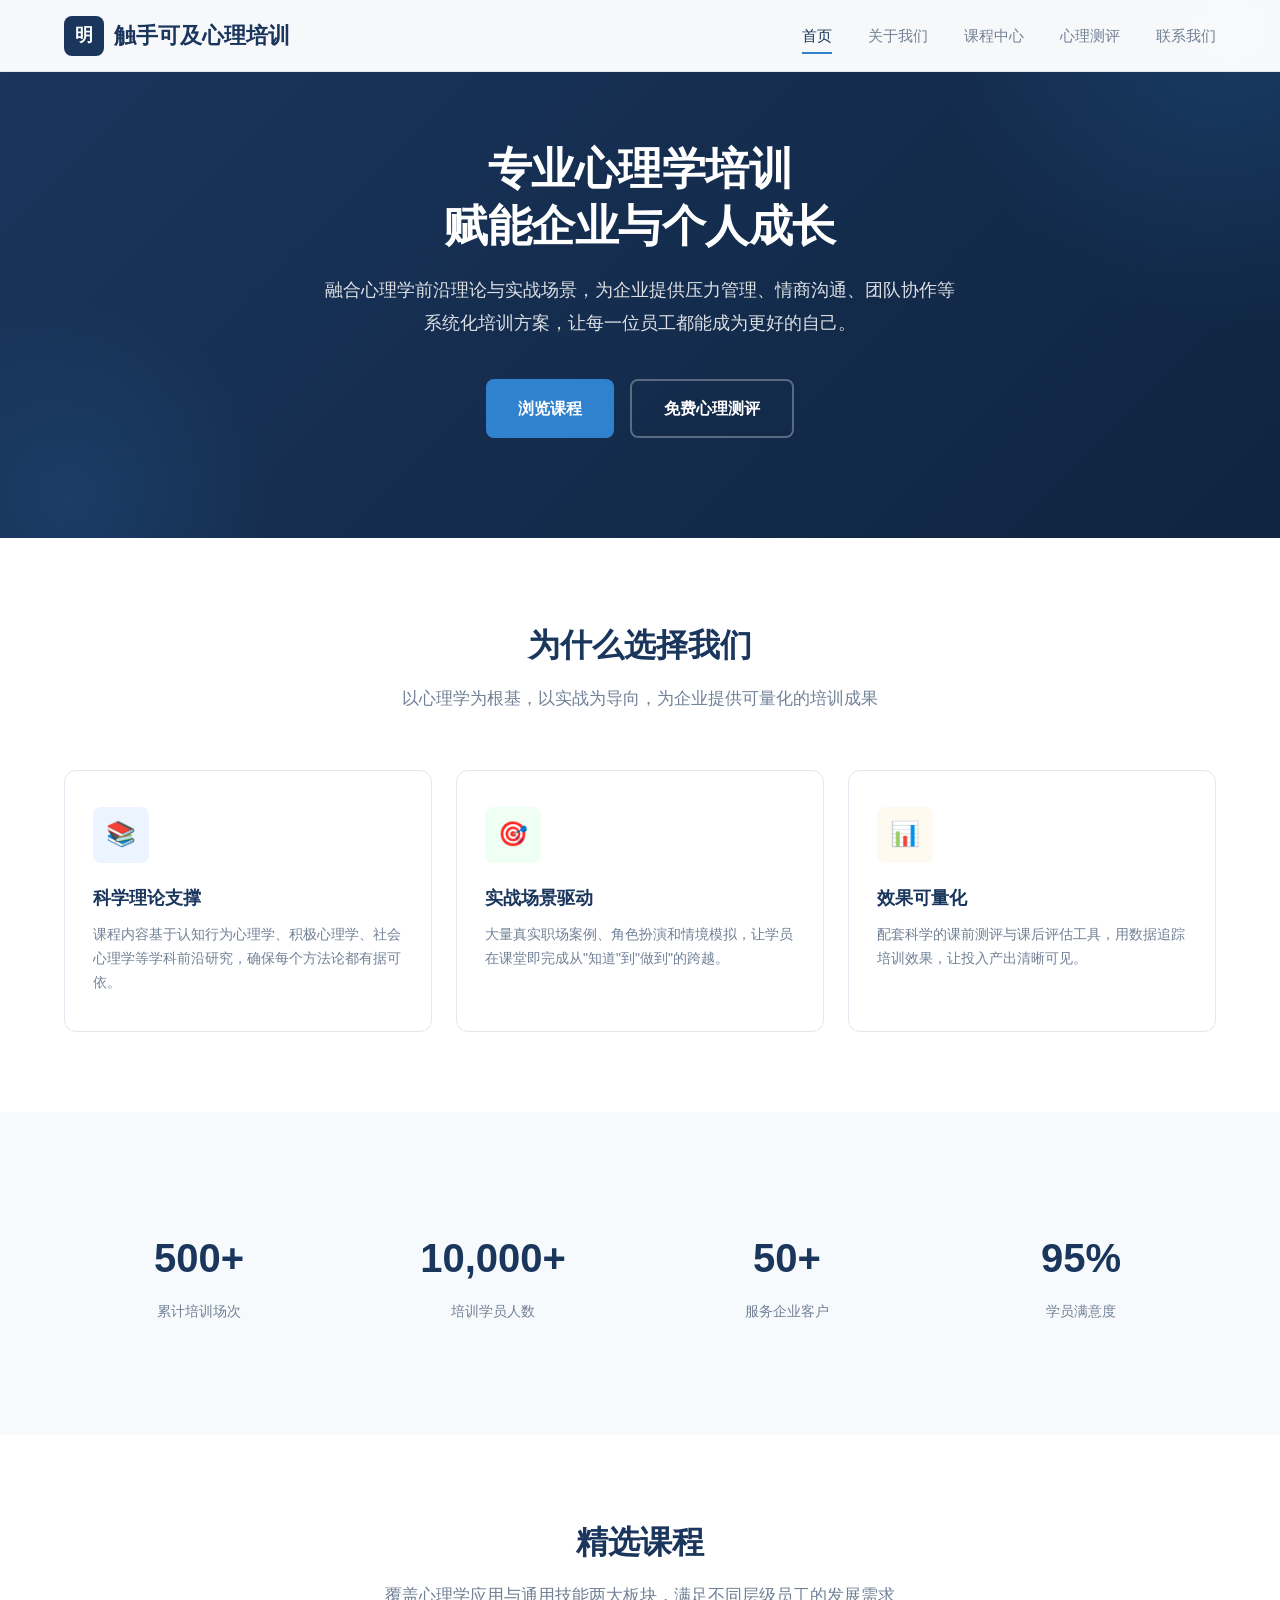
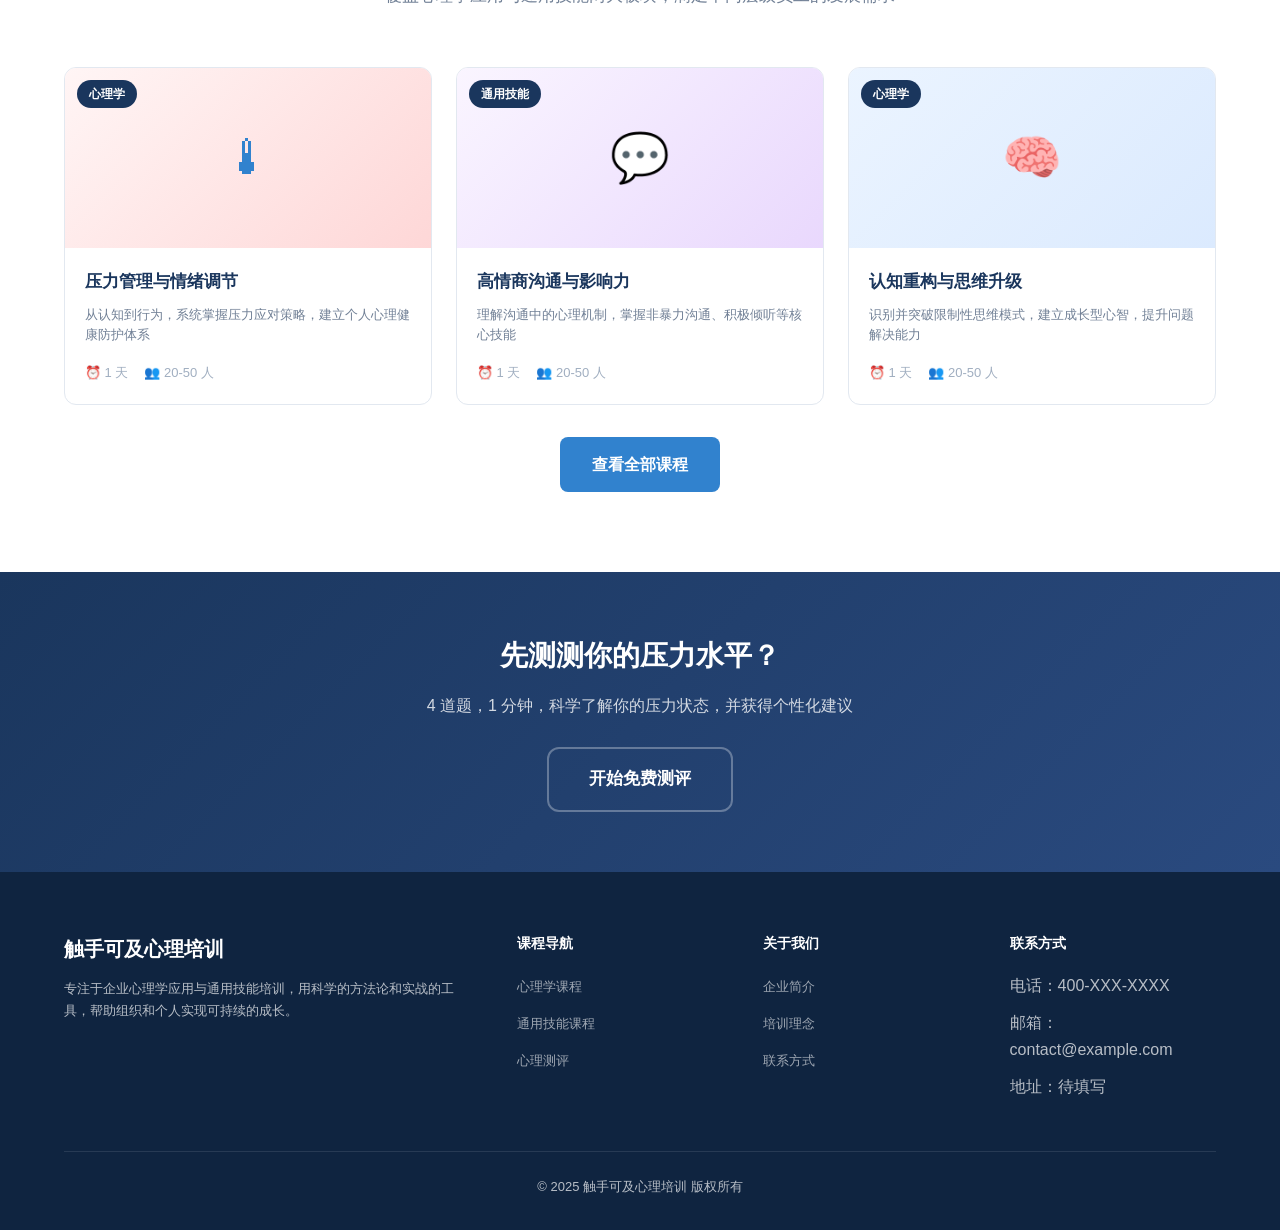
==== commit 98e3e4f2: "Add files via upload" ====
--- a/index.html
+++ b/index.html
@@ -1,1020 +1,202 @@
 <!DOCTYPE html>
 <html lang="zh-CN">
 <head>
-<meta charset="UTF-8">
-<meta name="viewport" content="width=device-width, initial-scale=1.0">
-<title>心理适应自评表</title>
-<style>
-  /* ===== 全局重置 ===== */
-  *, *::before, *::after { box-sizing: border-box; margin: 0; padding: 0; }
-  html { scroll-behavior: smooth; font-size: 16px; }
-  body {
-    font-family: -apple-system, BlinkMacSystemFont, "Segoe UI", "PingFang SC", "Hiragino Sans GB", "Microsoft YaHei", "Helvetica Neue", Arial, sans-serif;
-    background: #F5F7FA;
-    color: #2D3436;
-    line-height: 1.7;
-    -webkit-font-smoothing: antialiased;
-  }
-
-  /* ===== 主容器 ===== */
-  .container {
-    max-width: 600px;
-    margin: 0 auto;
-    background: #FFFFFF;
-    min-height: 100vh;
-    box-shadow: 0 0 30px rgba(27,58,92,0.06);
-  }
-
-  /* ===== 第1屏：标题区 ===== */
-  .hero {
-    background: linear-gradient(135deg, #1B3A5C 0%, #2C5F8A 50%, #1B3A5C 100%);
-    color: #FFFFFF;
-    padding: 48px 28px 44px;
-    text-align: center;
-    position: relative;
-    overflow: hidden;
-  }
-  .hero::before {
-    content: '';
-    position: absolute;
-    top: -40px; right: -40px;
-    width: 160px; height: 160px;
-    border-radius: 50%;
-    background: rgba(255,255,255,0.04);
-  }
-  .hero::after {
-    content: '';
-    position: absolute;
-    bottom: -30px; left: -30px;
-    width: 120px; height: 120px;
-    border-radius: 50%;
-    background: rgba(255,255,255,0.03);
-  }
-  .hero h1 {
-    font-size: 1.75rem;
-    font-weight: 700;
-    letter-spacing: 1px;
-    margin-bottom: 10px;
-    position: relative;
-    z-index: 1;
-  }
-  .hero-subtitle {
-    font-size: 0.92rem;
-    color: rgba(255,255,255,0.78);
-    position: relative;
-    z-index: 1;
-  }
-
-  /* ===== 第2屏：指导语区 ===== */
-  .instructions {
-    padding: 32px 24px;
-  }
-  .instructions-card {
-    background: #F0F4FB;
-    border-radius: 12px;
-    padding: 24px 20px;
-    border-left: 4px solid #2C5F8A;
-  }
-  .instructions-card h3 {
-    font-size: 1rem;
-    color: #1B3A5C;
-    margin-bottom: 12px;
-    display: flex;
-    align-items: center;
-    gap: 8px;
-  }
-  .instructions-card h3::before {
-    content: '';
-    display: inline-block;
-    width: 6px; height: 6px;
-    background: #2C5F8A;
-    border-radius: 50%;
-  }
-  .instructions-card p {
-    font-size: 0.9rem;
-    color: #555;
-    margin-bottom: 8px;
-  }
-
-  /* ===== 第3屏：问卷区 ===== */
-  .quiz {
-    padding: 0 24px 32px;
-  }
-  .quiz-header {
-    display: flex;
-    justify-content: space-between;
-    align-items: center;
-    margin-bottom: 8px;
-  }
-  .quiz-header h2 {
-    font-size: 1.15rem;
-    color: #1B3A5C;
-  }
-  .progress-text {
-    font-size: 0.82rem;
-    color: #888;
-  }
-  .progress-bar {
-    width: 100%;
-    height: 5px;
-    background: #E8EEF5;
-    border-radius: 5px;
-    margin-bottom: 24px;
-    overflow: hidden;
-  }
-  .progress-fill {
-    height: 100%;
-    background: linear-gradient(90deg, #2C5F8A, #4A90D9);
-    border-radius: 5px;
-    transition: width 0.3s ease;
-    width: 0%;
-  }
-
-  /* 题目项 */
-  .question-item {
-    margin-bottom: 22px;
-    padding: 18px 16px 16px;
-    background: #FAFBFC;
-    border-radius: 10px;
-    border: 1px solid #EEF1F5;
-    transition: all 0.25s ease;
-  }
-  .question-item.answered {
-    border-color: #C5D8EC;
-    background: #F6F9FD;
-  }
-  .question-item.incomplete {
-    border-color: #FFE0D0;
-    background: #FFFAF6;
-    animation: shake 0.5s ease;
-  }
-  @keyframes shake {
-    0%, 100% { transform: translateX(0); }
-    25% { transform: translateX(-4px); }
-    75% { transform: translateX(4px); }
-  }
-  .question-num {
-    display: inline-block;
-    width: 22px; height: 22px;
-    line-height: 22px;
-    text-align: center;
-    font-size: 0.75rem;
-    font-weight: 700;
-    color: #FFF;
-    background: #2C5F8A;
-    border-radius: 50%;
-    margin-bottom: 10px;
-    margin-right: 6px;
-  }
-  .question-text {
-    font-size: 0.92rem;
-    color: #2D3436;
-    line-height: 1.6;
-  }
-
-  /* 量表选项组 */
-  .scale-group {
-    display: flex;
-    justify-content: space-between;
-    margin-top: 12px;
-    gap: 2px;
-  }
-  .scale-option {
-    flex: 1;
-    text-align: center;
-    cursor: pointer;
-    user-select: none;
-  }
-  .scale-option input { display: none; }
-  .scale-circle {
-    display: flex;
-    align-items: center;
-    justify-content: center;
-    width: 36px; height: 36px;
-    margin: 0 auto 5px;
-    border-radius: 50%;
-    font-size: 0.8rem;
-    font-weight: 600;
-    color: #888;
-    background: #FFF;
-    border: 2px solid #DDE3EA;
-    transition: all 0.2s ease;
-  }
-  .scale-option:hover .scale-circle {
-    border-color: #4A90D9;
-    color: #4A90D9;
-  }
-  .scale-option input:checked + .scale-circle {
-    background: #2C5F8A;
-    border-color: #2C5F8A;
-    color: #FFF;
-    box-shadow: 0 3px 10px rgba(44,95,138,0.3);
-  }
-  .scale-label {
-    display: block;
-    font-size: 0.62rem;
-    line-height: 1.25;
-    color: #AAA;
-    transition: color 0.2s;
-  }
-  .scale-option input:checked ~ .scale-label {
-    color: #2C5F8A;
-    font-weight: 600;
-  }
-
-  /* 提交按钮 */
-  .submit-section {
-    text-align: center;
-    padding: 8px 0 40px;
-  }
-  .btn-submit {
-    display: inline-block;
-    padding: 15px 52px;
-    font-size: 1rem;
-    font-weight: 600;
-    color: #FFF;
-    background: linear-gradient(135deg, #1B3A5C, #2C5F8A);
-    border: none;
-    border-radius: 30px;
-    cursor: pointer;
-    letter-spacing: 1.5px;
-    transition: all 0.3s ease;
-    box-shadow: 0 6px 20px rgba(27,58,92,0.25);
-  }
-  .btn-submit:hover {
-    transform: translateY(-2px);
-    box-shadow: 0 10px 28px rgba(27,58,92,0.35);
-  }
-  .btn-submit:active {
-    transform: translateY(0);
-  }
-
-  /* ===== 第4屏：结果区 ===== */
-  .results {
-    display: none;
-    padding: 0 24px 48px;
-  }
-  .results.show { display: block; }
-
-  .result-header {
-    text-align: center;
-    padding: 32px 16px 24px;
-    border-bottom: 1px solid #EEF1F5;
-    margin-bottom: 24px;
-  }
-  .result-header h2 {
-    font-size: 1.4rem;
-    color: #1B3A5C;
-    margin-bottom: 6px;
-  }
-  .result-header .score-big {
-    font-size: 3.5rem;
-    font-weight: 800;
-    color: #2C5F8A;
-    line-height: 1;
-    margin: 8px 0 4px;
-  }
-  .result-header .score-label {
-    font-size: 0.9rem;
-    color: #888;
-  }
-
-  /* 区间定位条 */
-  .spectrum-section {
-    margin: 20px 0 24px;
-  }
-  .spectrum-title {
-    font-size: 0.82rem;
-    color: #888;
-    margin-bottom: 10px;
-    text-align: center;
-  }
-  .spectrum-bar {
-    position: relative;
-    height: 14px;
-    background: linear-gradient(90deg,
-      #E74C3C 0%, #E74C3C 50%,
-      #E9A23B 50%, #E9A23B 75%,
-      #27AE60 75%, #27AE60 100%
-    );
-    border-radius: 7px;
-    margin-bottom: 30px;
-  }
-  .spectrum-marker {
-    position: absolute;
-    top: -7px;
-    width: 28px; height: 28px;
-    background: #FFF;
-    border: 3px solid #1B3A5C;
-    border-radius: 50%;
-    transform: translateX(-50%);
-    box-shadow: 0 2px 10px rgba(0,0,0,0.25);
-    transition: left 0.8s cubic-bezier(0.34, 1.56, 0.64, 1);
-    z-index: 2;
-  }
-  .spectrum-labels {
-    position: relative;
-    width: 100%;
-    height: 56px;
-    margin-top: 4px;
-  }
-  .spectrum-label {
-    position: absolute;
-    top: 0;
-    transform: translateX(-50%);
-    text-align: center;
-    font-size: 0.68rem;
-    line-height: 1.4;
-  }
-  .spectrum-label .zone-name {
-    display: block;
-    font-weight: 600;
-    color: #444;
-    margin-bottom: 1px;
-  }
-  .spectrum-label .zone-range {
-    display: block;
-    font-size: 0.62rem;
-    color: #999;
-  }
-  .spectrum-label .zone-tag {
-    display: block;
-    font-size: 0.6rem;
-    color: #AAA;
-  }
-  .spectrum-tick {
-    position: absolute;
-    top: -30px;
-    width: 2px;
-    height: 30px;
-    background: #1B3A5C;
-    transform: translateX(-50%);
-    border-radius: 1px;
-  }
-  .spectrum-tick-score {
-    position: absolute;
-    top: -44px;
-    transform: translateX(-50%);
-    font-size: 0.65rem;
-    font-weight: 700;
-    color: #1B3A5C;
-  }
-
-  /* 结果卡片 */
-  .result-card {
-    background: linear-gradient(135deg, #F0F4FB, #E8F0FE);
-    border-radius: 14px;
-    padding: 24px 20px;
-    margin-bottom: 20px;
-    border-left: 5px solid #2C5F8A;
-  }
-  .result-card h3 {
-    font-size: 1.05rem;
-    color: #1B3A5C;
-    margin-bottom: 10px;
-  }
-  .result-card .category-tag {
-    display: inline-block;
-    padding: 5px 16px;
-    border-radius: 20px;
-    font-size: 0.82rem;
-    font-weight: 600;
-    color: #FFF;
-    margin-bottom: 12px;
-  }
-  .tag-weak { background: #E74C3C; }
-  .tag-average { background: #E9A23B; }
-  .tag-good { background: #27AE60; }
-  .result-card .interpretation {
-    font-size: 0.9rem;
-    color: #555;
-    line-height: 1.8;
-  }
-
-  /* 维度分析 */
-  .dim-section {
-    background: #FFF;
-    border: 1px solid #EEF1F5;
-    border-radius: 14px;
-    padding: 20px 18px;
-    margin-bottom: 20px;
-  }
-  .dim-section h3 {
-    font-size: 1rem;
-    color: #1B3A5C;
-    margin-bottom: 4px;
-  }
-  .dim-section .dim-sub {
-    font-size: 0.78rem;
-    color: #999;
-    margin-bottom: 16px;
-  }
-  .dim-row {
-    margin-bottom: 16px;
-  }
-  .dim-row:last-child { margin-bottom: 0; }
-  .dim-top {
-    display: flex;
-    justify-content: space-between;
-    align-items: baseline;
-    margin-bottom: 6px;
-  }
-  .dim-name {
-    font-size: 0.86rem;
-    color: #444;
-    font-weight: 500;
-  }
-  .dim-score {
-    font-size: 0.85rem;
-    color: #888;
-    font-weight: 600;
-  }
-  .dim-score .weak-tag {
-    display: inline-block;
-    margin-left: 6px;
-    padding: 1px 8px;
-    font-size: 0.66rem;
-    font-weight: 600;
-    color: #FFF;
-    background: #E74C3C;
-    border-radius: 10px;
-    vertical-align: middle;
-  }
-  .dim-bar-bg {
-    height: 8px;
-    background: #EEF1F5;
-    border-radius: 4px;
-    overflow: hidden;
-  }
-  .dim-bar-fill {
-    height: 100%;
-    border-radius: 4px;
-    background: linear-gradient(90deg, #2C5F8A, #4A90D9);
-    transition: width 0.9s cubic-bezier(0.34, 1.56, 0.64, 1);
-    width: 0%;
-  }
-  .dim-bar-fill.weak {
-    background: linear-gradient(90deg, #E88B7A, #E74C3C);
-  }
-  .dim-advice {
-    font-size: 0.78rem;
-    color: #8A6D3B;
-    background: #FFFBF0;
-    border-radius: 8px;
-    padding: 8px 12px;
-    margin-top: 8px;
-    line-height: 1.6;
-    display: none;
-  }
-  .dim-advice.show { display: block; }
-
-  /* 预警卡片 */
-  .warning-section {
-    margin-bottom: 20px;
-  }
-  .warning-card {
-    background: #FEF6F5;
-    border: 1px solid #F5D5D0;
-    border-left: 4px solid #E74C3C;
-    border-radius: 10px;
-    padding: 14px 16px;
-    margin-bottom: 12px;
-  }
-  .warning-card h4 {
-    font-size: 0.88rem;
-    color: #C0392B;
-    margin-bottom: 6px;
-    display: flex;
-    align-items: center;
-    gap: 6px;
-  }
-  .warning-card h4::before {
-    content: '!';
-    display: inline-flex;
-    align-items: center;
-    justify-content: center;
-    width: 18px; height: 18px;
-    font-size: 0.72rem;
-    font-weight: 700;
-    color: #FFF;
-    background: #E74C3C;
-    border-radius: 50%;
-  }
-  .warning-card p {
-    font-size: 0.82rem;
-    color: #7A5C58;
-    line-height: 1.65;
-  }
-
-  /* 提示区域 */
-  .tip-card {
-    background: #FFFBF0;
-    border: 1px solid #F0E4C8;
-    border-radius: 10px;
-    padding: 18px 16px;
-    margin-bottom: 20px;
-  }
-  .tip-card h4 {
-    font-size: 0.88rem;
-    color: #B8860B;
-    margin-bottom: 6px;
-  }
-  .tip-card p {
-    font-size: 0.85rem;
-    color: #777;
-    line-height: 1.7;
-  }
-
-  /* 重新测评按钮 */
-  .btn-retry {
-    display: block;
-    margin: 0 auto;
-    padding: 13px 40px;
-    font-size: 0.92rem;
-    font-weight: 600;
-    color: #2C5F8A;
-    background: #FFF;
-    border: 2px solid #2C5F8A;
-    border-radius: 30px;
-    cursor: pointer;
-    letter-spacing: 1px;
-    transition: all 0.3s ease;
-  }
-  .btn-retry:hover {
-    background: #F0F4FB;
-  }
-
-  /* ===== 页脚 ===== */
-  .footer {
-    text-align: center;
-    padding: 20px;
-    font-size: 0.75rem;
-    color: #BBB;
-    border-top: 1px solid #F0F2F5;
-    margin-top: 20px;
-  }
-
-  /* ===== 响应式微调 ===== */
-  @media (max-width: 420px) {
-    .hero { padding: 36px 20px 32px; }
-    .hero h1 { font-size: 1.45rem; }
-    .scale-circle { width: 32px; height: 32px; font-size: 0.74rem; }
-    .scale-label { font-size: 0.56rem; }
-    .question-item { padding: 14px 12px 12px; }
-    .dim-name { font-size: 0.8rem; }
-  }
-</style>
+  <meta charset="UTF-8">
+  <meta name="viewport" content="width=device-width, initial-scale=1.0">
+  <title>触手可及心理培训 - 专业心理学与企业通用技能培训</title>
+  <meta name="description" content="触手可及心理培训，专注为企业提供心理学应用、沟通能力、压力管理、情商提升等专业培训服务。科学测评+系统课程，赋能组织与个人成长。">
+  <link rel="stylesheet" href="css/style.css">
 </head>
 <body>
-<div class="container">
-
-  <!-- ===== 第1屏：标题区 ===== -->
-  <section class="hero">
-    <h1>心理适应自评表</h1>
-    <p class="hero-subtitle">了解自身外派心理适应资源与薄弱点</p>
-  </section>
-
-  <!-- ===== 第2屏：指导语 ===== -->
-  <section class="instructions" id="instructions">
-    <div class="instructions-card">
-      <h3>使用说明</h3>
-      <p>本表用于帮助学员了解自身外派心理适应资源与薄弱点，<strong>不是心理诊断工具</strong>，结果仅供自我觉察和培训师调整内容使用。</p>
-      <p>请匿名填写，按<strong>第一反应</strong>作答，约 5 分钟完成。</p>
-    </div>
-  </section>
-
-  <!-- ===== 第3屏：问卷区 ===== -->
-  <section class="quiz" id="quiz">
-    <div class="quiz-header">
-      <h2>测评问卷</h2>
-      <span class="progress-text">已完成 <span id="answeredCount">0</span>/10 题</span>
-    </div>
-    <div class="progress-bar">
-      <div class="progress-fill" id="progressFill"></div>
-    </div>
-
-    <form id="quizForm">
-      <!-- Q1 -->
-      <div class="question-item" data-q="1">
-        <span class="question-num">1</span>
-        <div class="question-text">面对巴基斯坦安全形势和生活中不确定的变化，我通常能保持相对平静，不会反复陷入最坏设想。</div>
-        <div class="scale-group">
-          <label class="scale-option"><input type="radio" name="q1" value="1"><span class="scale-circle">1</span><span class="scale-label">完全不符合</span></label>
-          <label class="scale-option"><input type="radio" name="q1" value="2"><span class="scale-circle">2</span><span class="scale-label">比较不符合</span></label>
-          <label class="scale-option"><input type="radio" name="q1" value="3"><span class="scale-circle">3</span><span class="scale-label">不确定</span></label>
-          <label class="scale-option"><input type="radio" name="q1" value="4"><span class="scale-circle">4</span><span class="scale-label">比较符合</span></label>
-          <label class="scale-option"><input type="radio" name="q1" value="5"><span class="scale-circle">5</span><span class="scale-label">完全符合</span></label>
-        </div>
-      </div>
-
-      <!-- Q2 -->
-      <div class="question-item" data-q="2">
-        <span class="question-num">2</span>
-        <div class="question-text">当计划被打乱或信息不明确时，我仍能先处理眼前能做的事。</div>
-        <div class="scale-group">
-          <label class="scale-option"><input type="radio" name="q2" value="1"><span class="scale-circle">1</span><span class="scale-label">完全不符合</span></label>
-          <label class="scale-option"><input type="radio" name="q2" value="2"><span class="scale-circle">2</span><span class="scale-label">比较不符合</span></label>
-          <label class="scale-option"><input type="radio" name="q2" value="3"><span class="scale-circle">3</span><span class="scale-label">不确定</span></label>
-          <label class="scale-option"><input type="radio" name="q2" value="4"><span class="scale-circle">4</span><span class="scale-label">比较符合</span></label>
-          <label class="scale-option"><input type="radio" name="q2" value="5"><span class="scale-circle">5</span><span class="scale-label">完全符合</span></label>
-        </div>
-      </div>
-
-      <!-- Q3 -->
-      <div class="question-item" data-q="3">
-        <span class="question-num">3</span>
-        <div class="question-text">到巴基斯坦后，我知道至少有一位可以坦率聊压力、而不只是谈工作的同伴或同事。</div>
-        <div class="scale-group">
-          <label class="scale-option"><input type="radio" name="q3" value="1"><span class="scale-circle">1</span><span class="scale-label">完全不符合</span></label>
-          <label class="scale-option"><input type="radio" name="q3" value="2"><span class="scale-circle">2</span><span class="scale-label">比较不符合</span></label>
-          <label class="scale-option"><input type="radio" name="q3" value="3"><span class="scale-circle">3</span><span class="scale-label">不确定</span></label>
-          <label class="scale-option"><input type="radio" name="q3" value="4"><span class="scale-circle">4</span><span class="scale-label">比较符合</span></label>
-          <label class="scale-option"><input type="radio" name="q3" value="5"><span class="scale-circle">5</span><span class="scale-label">完全符合</span></label>
-        </div>
-      </div>
-
-      <!-- Q4 -->
-      <div class="question-item" data-q="4">
-        <span class="question-num">4</span>
-        <div class="question-text">遇到困难时，我愿意主动向同事、项目心理负责人或 EAP 求助。</div>
-        <div class="scale-group">
-          <label class="scale-option"><input type="radio" name="q4" value="1"><span class="scale-circle">1</span><span class="scale-label">完全不符合</span></label>
-          <label class="scale-option"><input type="radio" name="q4" value="2"><span class="scale-circle">2</span><span class="scale-label">比较不符合</span></label>
-          <label class="scale-option"><input type="radio" name="q4" value="3"><span class="scale-circle">3</span><span class="scale-label">不确定</span></label>
-          <label class="scale-option"><input type="radio" name="q4" value="4"><span class="scale-circle">4</span><span class="scale-label">比较符合</span></label>
-          <label class="scale-option"><input type="radio" name="q4" value="5"><span class="scale-circle">5</span><span class="scale-label">完全符合</span></label>
-        </div>
-      </div>
-
-      <!-- Q5 -->
-      <div class="question-item" data-q="5">
-        <span class="question-num">5</span>
-        <div class="question-text">过去经历工作调动、异地生活或重大变化时，我大多能在一段时间后恢复稳定。</div>
-        <div class="scale-group">
-          <label class="scale-option"><input type="radio" name="q5" value="1"><span class="scale-circle">1</span><span class="scale-label">完全不符合</span></label>
-          <label class="scale-option"><input type="radio" name="q5" value="2"><span class="scale-circle">2</span><span class="scale-label">比较不符合</span></label>
-          <label class="scale-option"><input type="radio" name="q5" value="3"><span class="scale-circle">3</span><span class="scale-label">不确定</span></label>
-          <label class="scale-option"><input type="radio" name="q5" value="4"><span class="scale-circle">4</span><span class="scale-label">比较符合</span></label>
-          <label class="scale-option"><input type="radio" name="q5" value="5"><span class="scale-circle">5</span><span class="scale-label">完全符合</span></label>
-        </div>
-      </div>
-
-      <!-- Q6 -->
-      <div class="question-item" data-q="6">
-        <span class="question-num">6</span>
-        <div class="question-text">我有一套自己用过且有效的减压方法（如运动、呼吸练习、写下来、找人聊）。</div>
-        <div class="scale-group">
-          <label class="scale-option"><input type="radio" name="q6" value="1"><span class="scale-circle">1</span><span class="scale-label">完全不符合</span></label>
-          <label class="scale-option"><input type="radio" name="q6" value="2"><span class="scale-circle">2</span><span class="scale-label">比较不符合</span></label>
-          <label class="scale-option"><input type="radio" name="q6" value="3"><span class="scale-circle">3</span><span class="scale-label">不确定</span></label>
-          <label class="scale-option"><input type="radio" name="q6" value="4"><span class="scale-circle">4</span><span class="scale-label">比较符合</span></label>
-          <label class="scale-option"><input type="radio" name="q6" value="5"><span class="scale-circle">5</span><span class="scale-label">完全符合</span></label>
-        </div>
-      </div>
-
-      <!-- Q7 - 反向计分 -->
-      <div class="question-item" data-q="7">
-        <span class="question-num">7</span>
-        <div class="question-text">想到未来 3—5 年不能常伴家人，我会持续感到愧疚，甚至无法安心工作。</div>
-        <div class="scale-group">
-          <label class="scale-option"><input type="radio" name="q7" value="1"><span class="scale-circle">1</span><span class="scale-label">完全不符合</span></label>
-          <label class="scale-option"><input type="radio" name="q7" value="2"><span class="scale-circle">2</span><span class="scale-label">比较不符合</span></label>
-          <label class="scale-option"><input type="radio" name="q7" value="3"><span class="scale-circle">3</span><span class="scale-label">不确定</span></label>
-          <label class="scale-option"><input type="radio" name="q7" value="4"><span class="scale-circle">4</span><span class="scale-label">比较符合</span></label>
-          <label class="scale-option"><input type="radio" name="q7" value="5"><span class="scale-circle">5</span><span class="scale-label">完全符合</span></label>
-        </div>
-      </div>
-
-      <!-- Q8 -->
-      <div class="question-item" data-q="8">
-        <span class="question-num">8</span>
-        <div class="question-text">我能与家人约定相对稳定的联系节律，而不是一有空就反复确认家里情况。</div>
-        <div class="scale-group">
-          <label class="scale-option"><input type="radio" name="q8" value="1"><span class="scale-circle">1</span><span class="scale-label">完全不符合</span></label>
-          <label class="scale-option"><input type="radio" name="q8" value="2"><span class="scale-circle">2</span><span class="scale-label">比较不符合</span></label>
-          <label class="scale-option"><input type="radio" name="q8" value="3"><span class="scale-circle">3</span><span class="scale-label">不确定</span></label>
-          <label class="scale-option"><input type="radio" name="q8" value="4"><span class="scale-circle">4</span><span class="scale-label">比较符合</span></label>
-          <label class="scale-option"><input type="radio" name="q8" value="5"><span class="scale-circle">5</span><span class="scale-label">完全符合</span></label>
-        </div>
-      </div>
-
-      <!-- Q9 -->
-      <div class="question-item" data-q="9">
-        <span class="question-num">9</span>
-        <div class="question-text">最近一个月（含准备外派期间），我大部分时间睡眠尚可、情绪基本稳定，能正常投入工作和生活。</div>
-        <div class="scale-group">
-          <label class="scale-option"><input type="radio" name="q9" value="1"><span class="scale-circle">1</span><span class="scale-label">完全不符合</span></label>
-          <label class="scale-option"><input type="radio" name="q9" value="2"><span class="scale-circle">2</span><span class="scale-label">比较不符合</span></label>
-          <label class="scale-option"><input type="radio" name="q9" value="3"><span class="scale-circle">3</span><span class="scale-label">不确定</span></label>
-          <label class="scale-option"><input type="radio" name="q9" value="4"><span class="scale-circle">4</span><span class="scale-label">比较符合</span></label>
-          <label class="scale-option"><input type="radio" name="q9" value="5"><span class="scale-circle">5</span><span class="scale-label">完全符合</span></label>
-        </div>
-      </div>
-
-      <!-- Q10 -->
-      <div class="question-item" data-q="10">
-        <span class="question-num">10</span>
-        <div class="question-text">即使外派期间出现心理困扰，我也认为这是可以处理的事，而不是"我不适合外派"的证明。</div>
-        <div class="scale-group">
-          <label class="scale-option"><input type="radio" name="q10" value="1"><span class="scale-circle">1</span><span class="scale-label">完全不符合</span></label>
-          <label class="scale-option"><input type="radio" name="q10" value="2"><span class="scale-circle">2</span><span class="scale-label">比较不符合</span></label>
-          <label class="scale-option"><input type="radio" name="q10" value="3"><span class="scale-circle">3</span><span class="scale-label">不确定</span></label>
-          <label class="scale-option"><input type="radio" name="q10" value="4"><span class="scale-circle">4</span><span class="scale-label">比较符合</span></label>
-          <label class="scale-option"><input type="radio" name="q10" value="5"><span class="scale-circle">5</span><span class="scale-label">完全符合</span></label>
-        </div>
-      </div>
-
-      <div class="submit-section">
-        <button type="button" class="btn-submit" id="btnSubmit" onclick="submitQuiz()">提交测评</button>
-      </div>
-    </form>
-  </section>
-
-  <!-- ===== 第4屏：结果区 ===== -->
-  <section class="results" id="results">
-    <div class="result-header">
-      <h2>测评结果</h2>
-      <div class="score-big" id="scoreTotal">—</div>
-      <div class="score-label">心理适应资源总分（满分 50 分）</div>
-    </div>
-
-    <!-- 区间定位条 -->
-    <div class="spectrum-section">
-      <div class="spectrum-title">你的整体心理适应水平</div>
-      <div class="spectrum-bar">
-        <div class="spectrum-marker" id="spectrumMarker" style="left: 0%;"></div>
-      </div>
-      <!-- 刻度标注 -->
-      <div style="position:relative;height:18px;width:100%;margin-bottom:8px;">
-        <span class="spectrum-tick" style="left:0%;"></span>
-        <span class="spectrum-tick-score" style="left:0%;">10</span>
-        <span class="spectrum-tick" style="left:50%;"></span>
-        <span class="spectrum-tick-score" style="left:50%;">30</span>
-        <span class="spectrum-tick" style="left:75%;"></span>
-        <span class="spectrum-tick-score" style="left:75%;">40</span>
-        <span class="spectrum-tick" style="left:100%;"></span>
-        <span class="spectrum-tick-score" style="left:100%;">50</span>
-      </div>
-      <!-- 区间标签 -->
-      <div class="spectrum-labels">
-        <span class="spectrum-label" style="left:25%;">
-          <span class="zone-name">资源薄弱</span>
-          <span class="zone-range">10 - 29 分</span>
-          <span class="zone-tag">需个别跟进</span>
-        </span>
-        <span class="spectrum-label" style="left:62.5%;">
-          <span class="zone-name">总体一般</span>
-          <span class="zone-range">30 - 39 分</span>
-          <span class="zone-tag">关注薄弱维度</span>
-        </span>
-        <span class="spectrum-label" style="left:87.5%;">
-          <span class="zone-name">资源较好</span>
-          <span class="zone-range">40 - 50 分</span>
-          <span class="zone-tag">稳定力量</span>
-        </span>
-      </div>
-    </div>
-
-    <!-- 结果解读卡片 -->
-    <div class="result-card" id="resultCard"></div>
-
-    <!-- 维度分析 -->
-    <div class="dim-section">
-      <h3>维度分析</h3>
-      <div class="dim-sub">每维度 2 题，满分 10 分。≤6 分提示为需优先补强的资源短板。</div>
-      <div id="dimList"></div>
-    </div>
-
-    <!-- 预警提示 -->
-    <div class="warning-section" id="warningSection" style="display:none;"></div>
-
-    <!-- 暖心提示 -->
-    <div class="tip-card" id="tipCard"></div>
-
-    <button class="btn-retry" onclick="retryQuiz()">重新测评</button>
-  </section>
-
-  <!-- ===== 页脚 ===== -->
-  <div class="footer">
-    本测评仅供自我觉察参考，不作心理诊断依据
-  </div>
-
-</div>
-
-<script>
-// ===== 配置 =====
-const TOTAL_ITEMS = 10;
-const REVERSE_ITEMS = [7];              // 反向计分题（5点量表：6 - 原始分）
-const DIMENSIONS = [
-  { key: 'tolerance', name: '不确定性容忍度',     items: [1, 2] },
-  { key: 'support',   name: '社交支持与求助',     items: [3, 4] },
-  { key: 'coping',    name: '既往应对经验与技能', items: [5, 6] },
-  { key: 'family',    name: '家庭牵挂与分离应对', items: [7, 8] }
-];
-
-// 反向计分（5 点量表）
-function convertScore(qNum, raw) {
-  return REVERSE_ITEMS.indexOf(qNum) !== -1 ? (6 - raw) : raw;
-}
-
-// ===== 进度跟踪 =====
-function updateProgress() {
-  const answeredUnique = new Set();
-  document.querySelectorAll('#quizForm input[type="radio"]:checked').forEach(r => {
-    answeredUnique.add(r.name);
-  });
-  const count = answeredUnique.size;
-  document.getElementById('answeredCount').textContent = count;
-  document.getElementById('progressFill').style.width = (count / TOTAL_ITEMS * 100) + '%';
-
-  document.querySelectorAll('.question-item').forEach(item => {
-    const qNum = item.dataset.q;
-    const answered = document.querySelector('input[name="q' + qNum + '"]:checked');
-    if (answered) {
-      item.classList.add('answered');
-      item.classList.remove('incomplete');
-    }
-  });
-}
-
-document.querySelectorAll('#quizForm input[type="radio"]').forEach(input => {
-  input.addEventListener('change', function() {
-    updateProgress();
-    const item = this.closest('.question-item');
-    item.classList.remove('incomplete');
-  });
-});
-
-// ===== 结果解读数据 =====
-const interpretations = {
-  weak: {
-    category: '适应资源相对薄弱',
-    tagClass: 'tag-weak',
-    text: '你的心理适应资源目前相对薄弱。这并不意味着"不适合外派"，而是提示在踏上这段旅程前，有若干方面值得获得更多准备与支持。建议在培训后主动与 EAP 或项目心理负责人做一次个别沟通，为自己搭建更稳固的支持系统。<strong>求助是一种能力，而非软弱。</strong>'
-  },
-  average: {
-    category: '心理适应资源总体一般',
-    tagClass: 'tag-average',
-    text: '你的心理适应资源总体处于一般水平。在某些方面你已有不错的储备，但也存在一些相对薄弱的环节（见下方维度分析）。这些薄弱点并非"问题"，而是培训中值得优先练习的方向。有针对性地补强，往往能带来明显的提升。'
-  },
-  good: {
-    category: '心理适应资源较好',
-    tagClass: 'tag-good',
-    text: '你的心理适应资源整体较好。面对不确定变化与异地生活的挑战，你拥有相对稳定的内在支撑，也较善于调动身边的支持。在同伴守护（Peer Support）中，你很可能就是那股可靠的稳定力量。建议继续保持已有做法，同时留意长期外派中可能累积的疲劳，定期自我关照。'
-  }
-};
-
-const dimAdvice = {
-  tolerance: '面对不确定时容易反复陷入最坏设想。可练习"担忧检验"：把担心写下来，区分"可行动"与"不可控"的部分，把精力放回当下可控之事。',
-  support:   '支持的可得性与求助意愿偏低。建议主动认识 1—2 位可以坦率聊压力的同伴，从一次小小的求助开始，逐步建立"求助是能力"的体验。',
-  coping:    '尚未形成稳定有效的减压方法。可以回顾过往成功应对变化的经历，梳理出属于自己的"减压工具箱"（运动、呼吸、书写、倾诉等），并固定练习。',
-  family:    '对家庭的牵挂与分离焦虑较重。可尝试与家人约定相对稳定的联系节律，减少"反复确认"带来的消耗，同时练习对愧疚感的认知重构。'
-};
-
-const tips = {
-  weak: '薄弱不等于不合格。你此刻看到自己的短板，本身就是一次重要的自我觉察。接下来一周，可以先从最容易的一个维度入手，做一件小小的、可完成的事，让"我能应对"的体验开始累积。',
-  average: '你已具备一定的基础。建议把注意力放在下方标注"需补强"的维度上——补齐最短的那块木板，往往比拉长最长的更有效。',
-  good: '你的资源储备是你的优势。将它转化为影响力吧——在同伴守护中，你的一句"我懂，我们一起想办法"可能就是别人最重要的支撑。同时也别忘了，稳定的人也需要被关照。'
-};
-
-// ===== 提交测评 =====
-function submitQuiz() {
-  let allAnswered = true;
-  const incompleteItems = [];
-
-  for (let i = 1; i <= TOTAL_ITEMS; i++) {
-    const selected = document.querySelector('input[name="q' + i + '"]:checked');
-    if (!selected) {
-      allAnswered = false;
-      incompleteItems.push(i);
-    }
-  }
-
-  if (!allAnswered) {
-    incompleteItems.forEach(qNum => {
-      const item = document.querySelector('.question-item[data-q="' + qNum + '"]');
-      item.classList.add('incomplete');
-      setTimeout(() => item.classList.remove('incomplete'), 600);
-    });
-    const firstIncomplete = document.querySelector('.question-item[data-q="' + incompleteItems[0] + '"]');
-    firstIncomplete.scrollIntoView({ behavior: 'smooth', block: 'center' });
-    return;
-  }
-
-  // 读取原始分
-  const raw = {};
-  for (let i = 1; i <= TOTAL_ITEMS; i++) {
-    raw[i] = parseInt(document.querySelector('input[name="q' + i + '"]:checked').value);
-  }
-
-  // 计算总分（转换后）
-  let totalScore = 0;
-  for (let i = 1; i <= TOTAL_ITEMS; i++) {
-    totalScore += convertScore(i, raw[i]);
-  }
-
-  // 确定水平
-  let levelKey;
-  if (totalScore <= 29) levelKey = 'weak';
-  else if (totalScore <= 39) levelKey = 'average';
-  else levelKey = 'good';
-
-  const interp = interpretations[levelKey];
-
-  // 显示总分
-  document.getElementById('scoreTotal').textContent = totalScore;
-
-  // 区间定位条：范围 10—50
-  const markerPos = Math.max(0, Math.min(100, ((totalScore - 10) / 40) * 100));
-  document.getElementById('spectrumMarker').style.left = markerPos + '%';
-
-  // 结果卡片
-  document.getElementById('resultCard').innerHTML =
-    '<span class="category-tag ' + interp.tagClass + '">' + interp.category + '（' + totalScore + ' 分）</span>' +
-    '<div class="interpretation">' + interp.text + '</div>';
-
-  // 维度分析
-  let dimHtml = '';
-  DIMENSIONS.forEach(dim => {
-    const score = dim.items.reduce((sum, q) => sum + convertScore(q, raw[q]), 0);
-    const isWeak = score <= 6;
-    const pct = (score / 10) * 100;
-    dimHtml +=
-      '<div class="dim-row">' +
-        '<div class="dim-top">' +
-          '<span class="dim-name">' + dim.name + '</span>' +
-          '<span class="dim-score">' + score + ' / 10' + (isWeak ? '<span class="weak-tag">需补强</span>' : '') + '</span>' +
-        '</div>' +
-        '<div class="dim-bar-bg"><div class="dim-bar-fill' + (isWeak ? ' weak' : '') + '" data-pct="' + pct + '"></div></div>' +
-        '<div class="dim-advice' + (isWeak ? ' show' : '') + '">' + dimAdvice[dim.key] + '</div>' +
-      '</div>';
-  });
-  document.getElementById('dimList').innerHTML = dimHtml;
-
-  // 动画填充维度条
-  setTimeout(() => {
-    document.querySelectorAll('#dimList .dim-bar-fill').forEach(bar => {
-      bar.style.width = bar.dataset.pct + '%';
-    });
-  }, 100);
-
-  // 单题预警
-  const warnings = [];
-  if (raw[9] <= 2) {
-    warnings.push({
-      title: '情绪与睡眠状态需关注',
-      text: '第 9 题显示你最近一个月的睡眠与情绪状态值得留意。培训后建议与项目心理负责人或 EAP 个别沟通，获得针对性的支持。'
-    });
-  }
-  if (raw[7] >= 4) {
-    warnings.push({
-      title: '对家庭的愧疚感较重',
-      text: '第 7 题提示"不能常伴家人"带来的愧疚感较重。可重点练习"愧疚感认知重构"与家庭沟通节律设计。'
-    });
-  }
-  if (raw[4] <= 2) {
-    warnings.push({
-      title: '求助意愿偏低',
-      text: '第 4 题提示主动求助的意愿偏低。可在培训中强化"求助是能力而非软弱"的认知，从小范围开始练习。'
-    });
-  }
-
-  const warningSection = document.getElementById('warningSection');
-  if (warnings.length > 0) {
-    warningSection.innerHTML = warnings.map(w =>
-      '<div class="warning-card"><h4>' + w.title + '</h4><p>' + w.text + '</p></div>'
-    ).join('');
-    warningSection.style.display = 'block';
-  } else {
-    warningSection.innerHTML = '';
-    warningSection.style.display = 'none';
-  }
-
-  // 提示卡片
-  document.getElementById('tipCard').innerHTML =
-    '<h4>给 你 的 一 点 建 议</h4>' +
-    '<p>' + tips[levelKey] + '</p>';
-
-  // 显示结果区
-  document.getElementById('results').classList.add('show');
-
-  setTimeout(() => {
-    document.getElementById('results').scrollIntoView({ behavior: 'smooth', block: 'start' });
-  }, 150);
-}
-
-// ===== 重新测评 =====
-function retryQuiz() {
-  document.querySelectorAll('#quizForm input[type="radio"]').forEach(input => {
-    input.checked = false;
-  });
-  document.querySelectorAll('.question-item').forEach(item => {
-    item.classList.remove('answered', 'incomplete');
-  });
-  document.getElementById('results').classList.remove('show');
-  updateProgress();
-  window.scrollTo({ top: 0, behavior: 'smooth' });
-}
-</script>
+
+<!-- Navigation -->
+<nav class="nav">
+  <div class="container">
+    <a href="index.html" class="nav-logo">
+      <span class="nav-logo-icon">明</span>
+      触手可及心理培训
+    </a>
+    <ul class="nav-links">
+      <li><a href="index.html" class="active">首页</a></li>
+      <li><a href="about.html">关于我们</a></li>
+      <li><a href="courses.html">课程中心</a></li>
+      <li><a href="assessment.html">心理测评</a></li>
+      <li><a href="contact.html">联系我们</a></li>
+    </ul>
+    <button class="mobile-toggle" aria-label="菜单">
+      <span></span><span></span><span></span>
+    </button>
+  </div>
+</nav>
+
+<!-- Hero -->
+<section class="hero">
+  <div class="container">
+    <h1>专业心理学培训<br>赋能企业与个人成长</h1>
+    <p>融合心理学前沿理论与实战场景，为企业提供压力管理、情商沟通、团队协作等系统化培训方案，让每一位员工都能成为更好的自己。</p>
+    <div class="hero-buttons">
+      <a href="courses.html" class="btn btn-primary">浏览课程</a>
+      <a href="assessment.html" class="btn btn-outline">免费心理测评</a>
+    </div>
+  </div>
+</section>
+
+<!-- Features -->
+<section class="section">
+  <div class="container">
+    <div class="section-header">
+      <h2>为什么选择我们</h2>
+      <p>以心理学为根基，以实战为导向，为企业提供可量化的培训成果</p>
+    </div>
+    <div class="features-grid">
+      <div class="feature-card">
+        <div class="feature-icon blue">&#128218;</div>
+        <h3>科学理论支撑</h3>
+        <p>课程内容基于认知行为心理学、积极心理学、社会心理学等学科前沿研究，确保每个方法论都有据可依。</p>
+      </div>
+      <div class="feature-card">
+        <div class="feature-icon green">&#127919;</div>
+        <h3>实战场景驱动</h3>
+        <p>大量真实职场案例、角色扮演和情境模拟，让学员在课堂即完成从"知道"到"做到"的跨越。</p>
+      </div>
+      <div class="feature-card">
+        <div class="feature-icon orange">&#128202;</div>
+        <h3>效果可量化</h3>
+        <p>配套科学的课前测评与课后评估工具，用数据追踪培训效果，让投入产出清晰可见。</p>
+      </div>
+    </div>
+  </div>
+</section>
+
+<!-- Stats -->
+<section class="section bg-light">
+  <div class="container">
+    <div class="stats-grid">
+      <div class="stat-card">
+        <div class="stat-number">500+</div>
+        <div class="stat-label">累计培训场次</div>
+      </div>
+      <div class="stat-card">
+        <div class="stat-number">10,000+</div>
+        <div class="stat-label">培训学员人数</div>
+      </div>
+      <div class="stat-card">
+        <div class="stat-number">50+</div>
+        <div class="stat-label">服务企业客户</div>
+      </div>
+      <div class="stat-card">
+        <div class="stat-number">95%</div>
+        <div class="stat-label">学员满意度</div>
+      </div>
+    </div>
+  </div>
+</section>
+
+<!-- Featured Courses -->
+<section class="section">
+  <div class="container">
+    <div class="section-header">
+      <h2>精选课程</h2>
+      <p>覆盖心理学应用与通用技能两大板块，满足不同层级员工的发展需求</p>
+    </div>
+    <div class="courses-grid">
+      <a href="courses.html" class="course-card">
+        <div class="course-card-img stress">
+          <span class="course-card-badge">心理学</span>
+          &#127777;
+        </div>
+        <div class="course-card-body">
+          <h3>压力管理与情绪调节</h3>
+          <p>从认知到行为，系统掌握压力应对策略，建立个人心理健康防护体系</p>
+          <div class="course-meta">
+            <span>&#9200; 1 天</span>
+            <span>&#128101; 20-50 人</span>
+          </div>
+        </div>
+      </a>
+      <a href="courses.html" class="course-card">
+        <div class="course-card-img comm">
+          <span class="course-card-badge">通用技能</span>
+          &#128172;
+        </div>
+        <div class="course-card-body">
+          <h3>高情商沟通与影响力</h3>
+          <p>理解沟通中的心理机制，掌握非暴力沟通、积极倾听等核心技能</p>
+          <div class="course-meta">
+            <span>&#9200; 1 天</span>
+            <span>&#128101; 20-50 人</span>
+          </div>
+        </div>
+      </a>
+      <a href="courses.html" class="course-card">
+        <div class="course-card-img psych">
+          <span class="course-card-badge">心理学</span>
+          &#129504;
+        </div>
+        <div class="course-card-body">
+          <h3>认知重构与思维升级</h3>
+          <p>识别并突破限制性思维模式，建立成长型心智，提升问题解决能力</p>
+          <div class="course-meta">
+            <span>&#9200; 1 天</span>
+            <span>&#128101; 20-50 人</span>
+          </div>
+        </div>
+      </a>
+    </div>
+    <div class="text-center mt-8">
+      <a href="courses.html" class="btn btn-primary">查看全部课程</a>
+    </div>
+  </div>
+</section>
+
+<!-- Assessment CTA -->
+<section class="cta-banner">
+  <div class="container">
+    <h2>先测测你的压力水平？</h2>
+    <p>4 道题，1 分钟，科学了解你的压力状态，并获得个性化建议</p>
+    <a href="assessment.html" class="btn btn-outline btn-lg">开始免费测评</a>
+  </div>
+</section>
+
+<!-- Footer -->
+<footer class="footer">
+  <div class="container">
+    <div class="footer-grid">
+      <div class="footer-brand">
+        <h3>触手可及心理培训</h3>
+        <p>专注于企业心理学应用与通用技能培训，用科学的方法论和实战的工具，帮助组织和个人实现可持续的成长。</p>
+      </div>
+      <div class="footer-col">
+        <h4>课程导航</h4>
+        <ul>
+          <li><a href="courses.html">心理学课程</a></li>
+          <li><a href="courses.html">通用技能课程</a></li>
+          <li><a href="assessment.html">心理测评</a></li>
+        </ul>
+      </div>
+      <div class="footer-col">
+        <h4>关于我们</h4>
+        <ul>
+          <li><a href="about.html">企业简介</a></li>
+          <li><a href="about.html">培训理念</a></li>
+          <li><a href="contact.html">联系方式</a></li>
+        </ul>
+      </div>
+      <div class="footer-col">
+        <h4>联系方式</h4>
+        <ul>
+          <li>电话：400-XXX-XXXX</li>
+          <li>邮箱：contact@example.com</li>
+          <li>地址：待填写</li>
+        </ul>
+      </div>
+    </div>
+    <div class="footer-bottom">
+      &copy; 2025 触手可及心理培训 版权所有
+    </div>
+  </div>
+</footer>
+
+<script src="js/main.js"></script>
 </body>
 </html>
--- a/css/style.css
+++ b/css/style.css
@@ -0,0 +1,934 @@
+/* ===== CSS Variables ===== */
+:root {
+  --primary: #1a365d;
+  --primary-light: #2a4a7f;
+  --primary-dark: #0f2440;
+  --accent: #3182ce;
+  --accent-light: #ebf4ff;
+  --text: #2d3748;
+  --text-light: #718096;
+  --text-muted: #a0aec0;
+  --bg: #ffffff;
+  --bg-light: #f7fafc;
+  --bg-accent: #ebf4ff;
+  --border: #e2e8f0;
+  --success: #38a169;
+  --warning: #dd6b20;
+  --danger: #e53e3e;
+  --shadow: 0 1px 3px rgba(0,0,0,0.08), 0 1px 2px rgba(0,0,0,0.06);
+  --shadow-lg: 0 10px 25px rgba(0,0,0,0.1);
+  --radius: 8px;
+  --radius-lg: 12px;
+  --max-width: 1200px;
+  --nav-height: 72px;
+  --transition: 0.2s ease;
+}
+
+/* ===== Reset & Base ===== */
+*, *::before, *::after { box-sizing: border-box; margin: 0; padding: 0; }
+
+html { scroll-behavior: smooth; }
+
+body {
+  font-family: -apple-system, BlinkMacSystemFont, "Segoe UI", "PingFang SC", "Microsoft YaHei", sans-serif;
+  color: var(--text);
+  background: var(--bg);
+  line-height: 1.7;
+  font-size: 16px;
+  -webkit-font-smoothing: antialiased;
+}
+
+a { color: var(--accent); text-decoration: none; transition: color var(--transition); }
+a:hover { color: var(--primary-light); }
+
+img { max-width: 100%; height: auto; }
+
+.container {
+  max-width: var(--max-width);
+  margin: 0 auto;
+  padding: 0 24px;
+}
+
+/* ===== Navigation ===== */
+.nav {
+  position: fixed; top: 0; left: 0; right: 0; z-index: 1000;
+  background: rgba(255,255,255,0.97);
+  backdrop-filter: blur(10px);
+  border-bottom: 1px solid var(--border);
+  height: var(--nav-height);
+}
+
+.nav .container {
+  display: flex;
+  align-items: center;
+  justify-content: space-between;
+  height: 100%;
+}
+
+.nav-logo {
+  font-size: 22px;
+  font-weight: 700;
+  color: var(--primary);
+  display: flex;
+  align-items: center;
+  gap: 10px;
+}
+
+.nav-logo-icon {
+  width: 40px;
+  height: 40px;
+  background: var(--primary);
+  border-radius: var(--radius);
+  display: flex;
+  align-items: center;
+  justify-content: center;
+  color: #fff;
+  font-size: 18px;
+  font-weight: 700;
+}
+
+.nav-links {
+  display: flex;
+  list-style: none;
+  gap: 36px;
+}
+
+.nav-links a {
+  color: var(--text-light);
+  font-size: 15px;
+  font-weight: 500;
+  padding: 8px 0;
+  border-bottom: 2px solid transparent;
+  transition: all var(--transition);
+}
+
+.nav-links a:hover,
+.nav-links a.active {
+  color: var(--primary);
+  border-bottom-color: var(--accent);
+}
+
+.mobile-toggle {
+  display: none;
+  background: none;
+  border: none;
+  cursor: pointer;
+  padding: 8px;
+}
+
+.mobile-toggle span {
+  display: block;
+  width: 24px;
+  height: 2px;
+  background: var(--text);
+  margin: 5px 0;
+  transition: var(--transition);
+}
+
+/* ===== Hero Section ===== */
+.hero {
+  padding: 140px 0 100px;
+  background: linear-gradient(135deg, var(--primary) 0%, var(--primary-dark) 100%);
+  color: #fff;
+  text-align: center;
+  position: relative;
+  overflow: hidden;
+}
+
+.hero::before {
+  content: '';
+  position: absolute;
+  top: -50%;
+  right: -20%;
+  width: 600px;
+  height: 600px;
+  background: radial-gradient(circle, rgba(49,130,206,0.2) 0%, transparent 70%);
+  border-radius: 50%;
+}
+
+.hero::after {
+  content: '';
+  position: absolute;
+  bottom: -30%;
+  left: -10%;
+  width: 400px;
+  height: 400px;
+  background: radial-gradient(circle, rgba(49,130,206,0.15) 0%, transparent 70%);
+  border-radius: 50%;
+}
+
+.hero .container { position: relative; z-index: 1; }
+
+.hero h1 {
+  font-size: 44px;
+  font-weight: 700;
+  line-height: 1.3;
+  margin-bottom: 20px;
+  letter-spacing: -0.5px;
+}
+
+.hero p {
+  font-size: 18px;
+  color: rgba(255,255,255,0.85);
+  max-width: 640px;
+  margin: 0 auto 40px;
+  line-height: 1.8;
+}
+
+.hero-buttons {
+  display: flex;
+  gap: 16px;
+  justify-content: center;
+  flex-wrap: wrap;
+}
+
+.btn {
+  display: inline-flex;
+  align-items: center;
+  gap: 8px;
+  padding: 14px 32px;
+  border-radius: var(--radius);
+  font-size: 16px;
+  font-weight: 600;
+  cursor: pointer;
+  border: none;
+  transition: all var(--transition);
+  text-decoration: none;
+}
+
+.btn-primary {
+  background: var(--accent);
+  color: #fff;
+}
+.btn-primary:hover { background: var(--primary-light); color: #fff; }
+
+.btn-outline {
+  background: transparent;
+  color: #fff;
+  border: 2px solid rgba(255,255,255,0.3);
+}
+.btn-outline:hover { border-color: #fff; background: rgba(255,255,255,0.1); color: #fff; }
+
+.btn-lg { padding: 16px 40px; font-size: 17px; border-radius: var(--radius-lg); }
+
+/* ===== Section ===== */
+.section {
+  padding: 80px 0;
+}
+
+.section-header {
+  text-align: center;
+  margin-bottom: 56px;
+}
+
+.section-header h2 {
+  font-size: 32px;
+  font-weight: 700;
+  color: var(--primary);
+  margin-bottom: 12px;
+}
+
+.section-header p {
+  font-size: 17px;
+  color: var(--text-light);
+  max-width: 560px;
+  margin: 0 auto;
+}
+
+.section-header.light h2 { color: #fff; }
+.section-header.light p { color: rgba(255,255,255,0.75); }
+
+/* ===== Features Grid ===== */
+.features-grid {
+  display: grid;
+  grid-template-columns: repeat(3, 1fr);
+  gap: 24px;
+}
+
+.feature-card {
+  padding: 36px 28px;
+  border-radius: var(--radius-lg);
+  background: var(--bg);
+  border: 1px solid var(--border);
+  transition: all var(--transition);
+}
+
+.feature-card:hover {
+  border-color: var(--accent);
+  box-shadow: var(--shadow-lg);
+  transform: translateY(-2px);
+}
+
+.feature-icon {
+  width: 56px;
+  height: 56px;
+  border-radius: var(--radius);
+  display: flex;
+  align-items: center;
+  justify-content: center;
+  font-size: 24px;
+  margin-bottom: 20px;
+}
+
+.feature-icon.blue { background: var(--accent-light); color: var(--accent); }
+.feature-icon.green { background: #f0fff4; color: var(--success); }
+.feature-icon.orange { background: #fffaf0; color: var(--warning); }
+
+.feature-card h3 {
+  font-size: 18px;
+  font-weight: 600;
+  margin-bottom: 10px;
+  color: var(--primary);
+}
+
+.feature-card p {
+  font-size: 14px;
+  color: var(--text-light);
+  line-height: 1.7;
+}
+
+/* ===== Course Cards ===== */
+.courses-grid {
+  display: grid;
+  grid-template-columns: repeat(3, 1fr);
+  gap: 24px;
+}
+
+.course-card {
+  border-radius: var(--radius-lg);
+  overflow: hidden;
+  border: 1px solid var(--border);
+  background: var(--bg);
+  transition: all var(--transition);
+}
+
+.course-card:hover {
+  box-shadow: var(--shadow-lg);
+  transform: translateY(-2px);
+}
+
+.course-card-img {
+  height: 180px;
+  display: flex;
+  align-items: center;
+  justify-content: center;
+  font-size: 48px;
+  position: relative;
+}
+
+.course-card-img.psych { background: linear-gradient(135deg, #ebf4ff 0%, #dbeafe 100%); }
+.course-card-img.skill { background: linear-gradient(135deg, #f0fff4 0%, #c6f6d5 100%); }
+.course-card-img.comm { background: linear-gradient(135deg, #faf5ff 0%, #e9d8fd 100%); }
+.course-card-img.stress { background: linear-gradient(135deg, #fff5f5 0%, #fed7d7 100%); }
+
+.course-card-badge {
+  position: absolute;
+  top: 12px;
+  left: 12px;
+  background: var(--primary);
+  color: #fff;
+  padding: 4px 12px;
+  border-radius: 20px;
+  font-size: 12px;
+  font-weight: 600;
+}
+
+.course-card-body {
+  padding: 20px;
+}
+
+.course-card-body h3 {
+  font-size: 17px;
+  font-weight: 600;
+  color: var(--primary);
+  margin-bottom: 8px;
+}
+
+.course-card-body p {
+  font-size: 13px;
+  color: var(--text-light);
+  line-height: 1.6;
+  margin-bottom: 16px;
+}
+
+.course-meta {
+  display: flex;
+  gap: 16px;
+  font-size: 13px;
+  color: var(--text-muted);
+}
+
+.course-meta span {
+  display: flex;
+  align-items: center;
+  gap: 4px;
+}
+
+/* ===== CTA Banner ===== */
+.cta-banner {
+  background: linear-gradient(135deg, var(--primary) 0%, #2a4a7f 100%);
+  padding: 60px 0;
+  text-align: center;
+  color: #fff;
+}
+
+.cta-banner h2 {
+  font-size: 28px;
+  font-weight: 700;
+  margin-bottom: 12px;
+}
+
+.cta-banner p {
+  font-size: 16px;
+  color: rgba(255,255,255,0.8);
+  max-width: 500px;
+  margin: 0 auto 28px;
+}
+
+/* ===== Stats ===== */
+.stats-grid {
+  display: grid;
+  grid-template-columns: repeat(4, 1fr);
+  gap: 24px;
+}
+
+.stat-card {
+  text-align: center;
+  padding: 32px 20px;
+}
+
+.stat-number {
+  font-size: 40px;
+  font-weight: 700;
+  color: var(--primary);
+  margin-bottom: 8px;
+}
+
+.stat-label {
+  font-size: 14px;
+  color: var(--text-light);
+}
+
+/* ===== About Page ===== */
+.page-hero {
+  padding: 120px 0 60px;
+  background: var(--bg-accent);
+  text-align: center;
+}
+
+.page-hero h1 {
+  font-size: 36px;
+  font-weight: 700;
+  color: var(--primary);
+  margin-bottom: 12px;
+}
+
+.page-hero p {
+  font-size: 16px;
+  color: var(--text-light);
+  max-width: 560px;
+  margin: 0 auto;
+}
+
+.about-content {
+  padding: 60px 0;
+  display: grid;
+  grid-template-columns: 1fr 1fr;
+  gap: 60px;
+  align-items: center;
+}
+
+.about-text h2 {
+  font-size: 28px;
+  font-weight: 700;
+  color: var(--primary);
+  margin-bottom: 20px;
+}
+
+.about-text p {
+  font-size: 15px;
+  color: var(--text-light);
+  line-height: 1.8;
+  margin-bottom: 16px;
+}
+
+.about-values {
+  display: grid;
+  grid-template-columns: 1fr 1fr;
+  gap: 16px;
+  margin-top: 28px;
+}
+
+.value-item {
+  padding: 16px;
+  background: var(--bg-accent);
+  border-radius: var(--radius);
+  border-left: 3px solid var(--accent);
+}
+
+.value-item h4 {
+  font-size: 15px;
+  font-weight: 600;
+  color: var(--primary);
+  margin-bottom: 4px;
+}
+
+.value-item p {
+  font-size: 13px;
+  margin-bottom: 0;
+}
+
+/* ===== Assessment Page ===== */
+.assessment-container {
+  max-width: 720px;
+  margin: 0 auto;
+}
+
+.assessment-intro {
+  text-align: center;
+  margin-bottom: 40px;
+}
+
+.assessment-intro h2 {
+  font-size: 24px;
+  font-weight: 700;
+  color: var(--primary);
+  margin-bottom: 12px;
+}
+
+.assessment-intro p {
+  font-size: 15px;
+  color: var(--text-light);
+  line-height: 1.7;
+}
+
+.assessment-form {
+  background: var(--bg);
+  border: 1px solid var(--border);
+  border-radius: var(--radius-lg);
+  padding: 32px;
+}
+
+.question-block {
+  padding: 24px 0;
+  border-bottom: 1px solid var(--border);
+}
+
+.question-block:last-child { border-bottom: none; }
+
+.question-text {
+  font-size: 16px;
+  font-weight: 500;
+  color: var(--text);
+  margin-bottom: 16px;
+}
+
+.options-row {
+  display: flex;
+  gap: 12px;
+}
+
+.option-btn {
+  flex: 1;
+  padding: 12px 8px;
+  border: 2px solid var(--border);
+  border-radius: var(--radius);
+  background: var(--bg);
+  cursor: pointer;
+  text-align: center;
+  font-size: 14px;
+  color: var(--text);
+  transition: all var(--transition);
+}
+
+.option-btn:hover {
+  border-color: var(--accent);
+  background: var(--accent-light);
+}
+
+.option-btn.selected {
+  border-color: var(--accent);
+  background: var(--accent-light);
+  color: var(--primary);
+  font-weight: 600;
+}
+
+.option-label {
+  display: block;
+  font-size: 12px;
+  color: var(--text-muted);
+  margin-top: 4px;
+}
+
+.submit-btn {
+  display: block;
+  width: 100%;
+  padding: 16px;
+  margin-top: 32px;
+  background: var(--accent);
+  color: #fff;
+  border: none;
+  border-radius: var(--radius);
+  font-size: 17px;
+  font-weight: 600;
+  cursor: pointer;
+  transition: all var(--transition);
+}
+
+.submit-btn:hover { background: var(--primary-light); }
+.submit-btn:disabled {
+  background: var(--border);
+  color: var(--text-muted);
+  cursor: not-allowed;
+}
+
+/* Result Section */
+.result-section {
+  display: none;
+}
+
+.result-section.show { display: block; }
+
+.result-card {
+  background: var(--bg);
+  border: 1px solid var(--border);
+  border-radius: var(--radius-lg);
+  padding: 40px;
+  text-align: center;
+}
+
+.result-score {
+  width: 120px;
+  height: 120px;
+  border-radius: 50%;
+  display: flex;
+  align-items: center;
+  justify-content: center;
+  margin: 0 auto 24px;
+  font-size: 36px;
+  font-weight: 700;
+}
+
+.result-score.low {
+  background: #f0fff4;
+  color: var(--success);
+  border: 4px solid #c6f6d5;
+}
+
+.result-score.medium {
+  background: #fffaf0;
+  color: var(--warning);
+  border: 4px solid #feebc8;
+}
+
+.result-score.high {
+  background: #fff5f5;
+  color: var(--danger);
+  border: 4px solid #fed7d7;
+}
+
+.result-title {
+  font-size: 22px;
+  font-weight: 700;
+  color: var(--primary);
+  margin-bottom: 12px;
+}
+
+.result-desc {
+  font-size: 15px;
+  color: var(--text-light);
+  line-height: 1.8;
+  max-width: 500px;
+  margin: 0 auto 28px;
+}
+
+.result-tips {
+  background: var(--accent-light);
+  border-radius: var(--radius);
+  padding: 24px;
+  text-align: left;
+}
+
+.result-tips h4 {
+  font-size: 15px;
+  font-weight: 600;
+  color: var(--primary);
+  margin-bottom: 12px;
+}
+
+.result-tips ul {
+  list-style: none;
+  font-size: 14px;
+  color: var(--text-light);
+  line-height: 2;
+}
+
+.result-tips li::before {
+  content: '•';
+  color: var(--accent);
+  font-weight: 700;
+  margin-right: 8px;
+}
+
+.retry-btn {
+  display: inline-block;
+  margin-top: 24px;
+  padding: 12px 32px;
+  background: transparent;
+  border: 2px solid var(--accent);
+  color: var(--accent);
+  border-radius: var(--radius);
+  font-size: 15px;
+  font-weight: 600;
+  cursor: pointer;
+  transition: all var(--transition);
+}
+
+.retry-btn:hover { background: var(--accent); color: #fff; }
+
+/* ===== Contact Page ===== */
+.contact-grid {
+  display: grid;
+  grid-template-columns: 1fr 1fr;
+  gap: 48px;
+  align-items: start;
+}
+
+.contact-info h2 {
+  font-size: 24px;
+  font-weight: 700;
+  color: var(--primary);
+  margin-bottom: 24px;
+}
+
+.contact-item {
+  display: flex;
+  gap: 16px;
+  margin-bottom: 24px;
+}
+
+.contact-icon {
+  width: 44px;
+  height: 44px;
+  border-radius: var(--radius);
+  background: var(--accent-light);
+  display: flex;
+  align-items: center;
+  justify-content: center;
+  font-size: 18px;
+  flex-shrink: 0;
+}
+
+.contact-item h4 {
+  font-size: 15px;
+  font-weight: 600;
+  color: var(--primary);
+  margin-bottom: 2px;
+}
+
+.contact-item p {
+  font-size: 14px;
+  color: var(--text-light);
+}
+
+.contact-form {
+  background: var(--bg);
+  border: 1px solid var(--border);
+  border-radius: var(--radius-lg);
+  padding: 32px;
+}
+
+.form-group {
+  margin-bottom: 20px;
+}
+
+.form-group label {
+  display: block;
+  font-size: 14px;
+  font-weight: 500;
+  color: var(--text);
+  margin-bottom: 6px;
+}
+
+.form-group input,
+.form-group textarea,
+.form-group select {
+  width: 100%;
+  padding: 12px 16px;
+  border: 1px solid var(--border);
+  border-radius: var(--radius);
+  font-size: 15px;
+  font-family: inherit;
+  color: var(--text);
+  transition: border-color var(--transition);
+}
+
+.form-group input:focus,
+.form-group textarea:focus,
+.form-group select:focus {
+  outline: none;
+  border-color: var(--accent);
+  box-shadow: 0 0 0 3px rgba(49,130,206,0.1);
+}
+
+.form-group textarea { resize: vertical; min-height: 100px; }
+
+.form-submit {
+  width: 100%;
+  padding: 14px;
+  background: var(--accent);
+  color: #fff;
+  border: none;
+  border-radius: var(--radius);
+  font-size: 16px;
+  font-weight: 600;
+  cursor: pointer;
+  transition: background var(--transition);
+}
+
+.form-submit:hover { background: var(--primary-light); }
+
+/* ===== Filters ===== */
+.filters {
+  display: flex;
+  justify-content: center;
+  gap: 12px;
+  margin-bottom: 40px;
+  flex-wrap: wrap;
+}
+
+.filter-btn {
+  padding: 8px 20px;
+  border: 1px solid var(--border);
+  border-radius: 20px;
+  background: var(--bg);
+  color: var(--text-light);
+  font-size: 14px;
+  cursor: pointer;
+  transition: all var(--transition);
+}
+
+.filter-btn:hover,
+.filter-btn.active {
+  border-color: var(--accent);
+  background: var(--accent-light);
+  color: var(--accent);
+}
+
+/* ===== Footer ===== */
+.footer {
+  background: var(--primary-dark);
+  color: rgba(255,255,255,0.7);
+  padding: 60px 0 32px;
+}
+
+.footer-grid {
+  display: grid;
+  grid-template-columns: 2fr 1fr 1fr 1fr;
+  gap: 40px;
+  margin-bottom: 40px;
+}
+
+.footer-brand h3 {
+  font-size: 20px;
+  font-weight: 700;
+  color: #fff;
+  margin-bottom: 12px;
+}
+
+.footer-brand p {
+  font-size: 13px;
+  line-height: 1.7;
+}
+
+.footer-col h4 {
+  font-size: 14px;
+  font-weight: 600;
+  color: #fff;
+  margin-bottom: 16px;
+}
+
+.footer-col ul { list-style: none; }
+
+.footer-col li { margin-bottom: 10px; }
+
+.footer-col a {
+  font-size: 13px;
+  color: rgba(255,255,255,0.6);
+  transition: color var(--transition);
+}
+
+.footer-col a:hover { color: #fff; }
+
+.footer-bottom {
+  border-top: 1px solid rgba(255,255,255,0.1);
+  padding-top: 24px;
+  text-align: center;
+  font-size: 13px;
+}
+
+/* ===== Utility ===== */
+.bg-light { background: var(--bg-light); }
+
+.text-center { text-align: center; }
+
+.mt-2 { margin-top: 8px; }
+.mt-4 { margin-top: 16px; }
+.mt-6 { margin-top: 24px; }
+.mt-8 { margin-top: 32px; }
+.mb-2 { margin-bottom: 8px; }
+.mb-4 { margin-bottom: 16px; }
+.mb-6 { margin-bottom: 24px; }
+.mb-8 { margin-bottom: 32px; }
+
+/* ===== Responsive ===== */
+@media (max-width: 768px) {
+  .nav-links {
+    position: fixed;
+    top: var(--nav-height);
+    left: 0; right: 0;
+    background: var(--bg);
+    flex-direction: column;
+    gap: 0;
+    padding: 16px 24px;
+    border-bottom: 1px solid var(--border);
+    display: none;
+  }
+
+  .nav-links.open { display: flex; }
+
+  .nav-links a {
+    padding: 14px 0;
+    border-bottom: 1px solid var(--border);
+  }
+
+  .nav-links a:last-child { border-bottom: none; }
+
+  .mobile-toggle { display: block; }
+
+  .hero h1 { font-size: 30px; }
+  .hero p { font-size: 15px; }
+
+  .features-grid,
+  .courses-grid,
+  .stats-grid { grid-template-columns: 1fr; }
+
+  .about-content { grid-template-columns: 1fr; gap: 32px; }
+
+  .contact-grid { grid-template-columns: 1fr; }
+
+  .footer-grid { grid-template-columns: 1fr 1fr; }
+
+  .about-values { grid-template-columns: 1fr; }
+
+  .options-row { flex-direction: column; }
+
+  .section { padding: 48px 0; }
+
+  .section-header h2 { font-size: 26px; }
+}
+
+@media (max-width: 480px) {
+  .footer-grid { grid-template-columns: 1fr; }
+  .hero-buttons { flex-direction: column; align-items: center; }
+}
